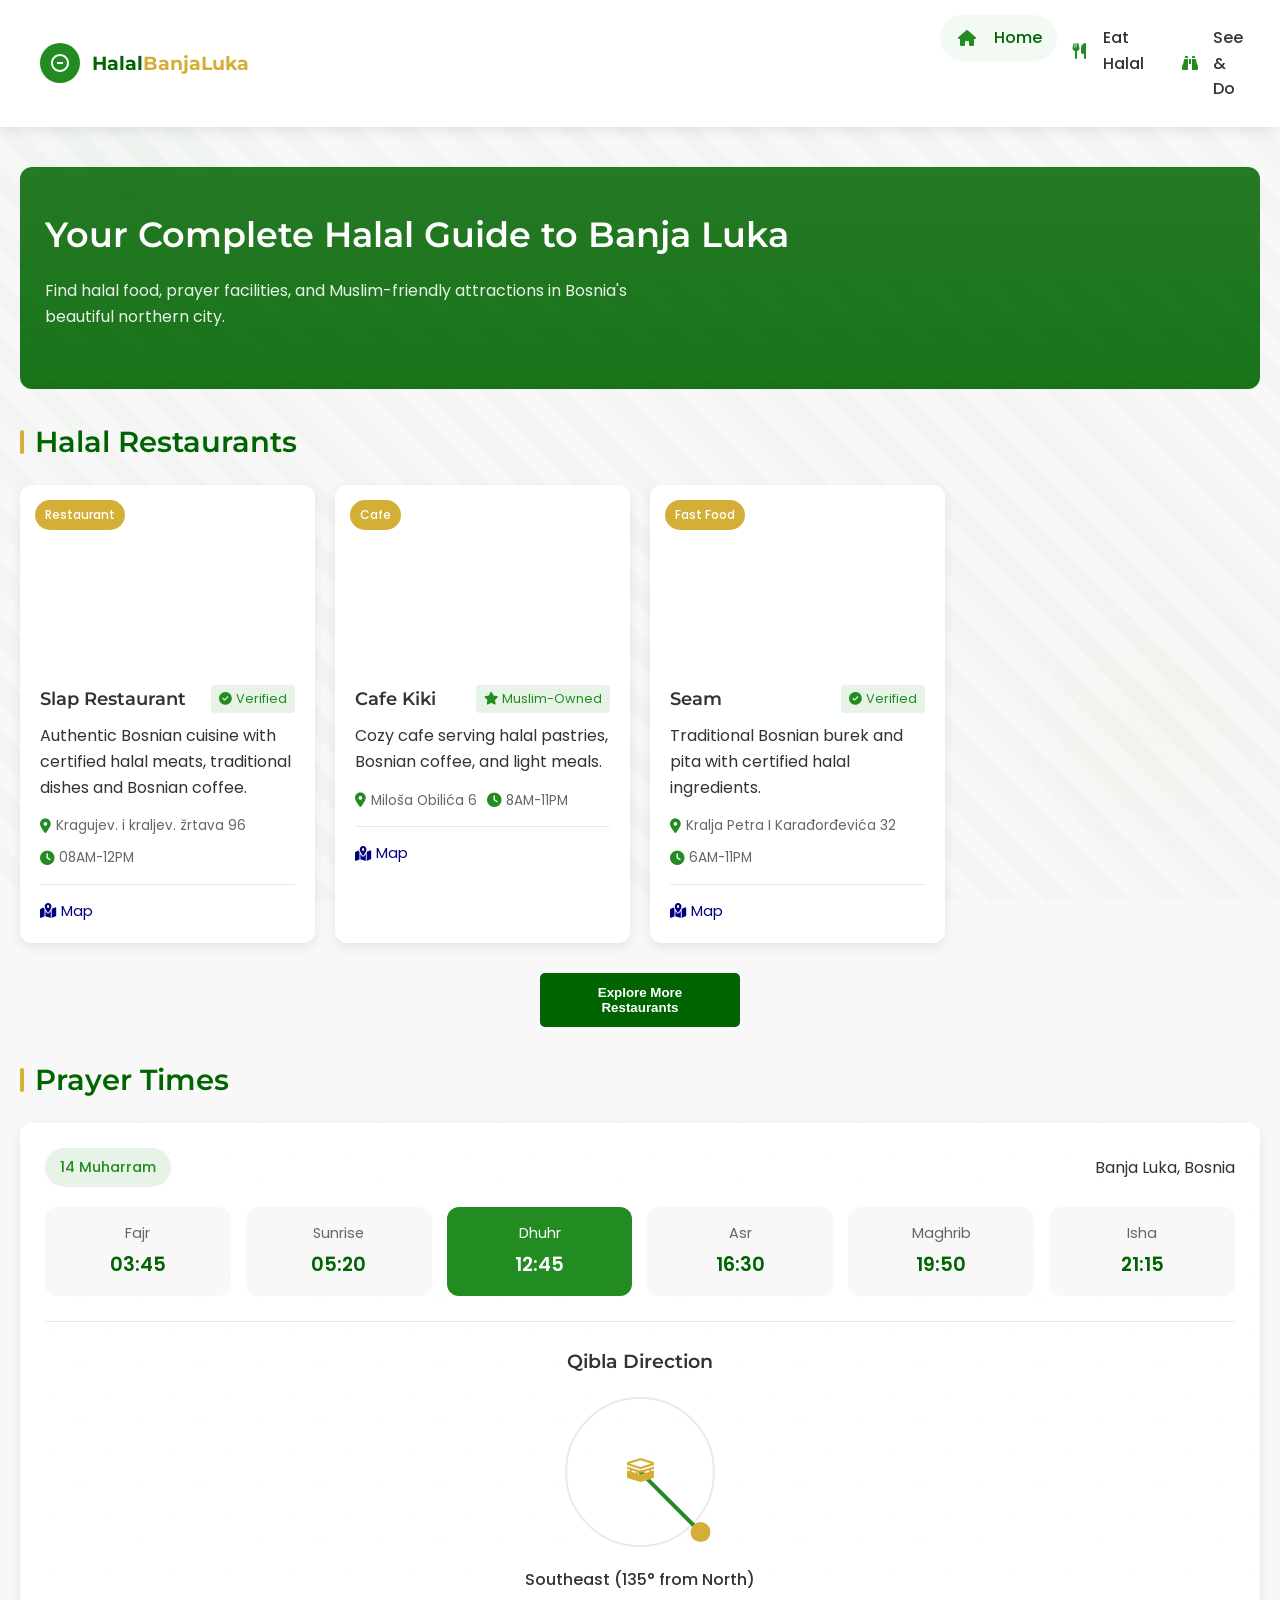
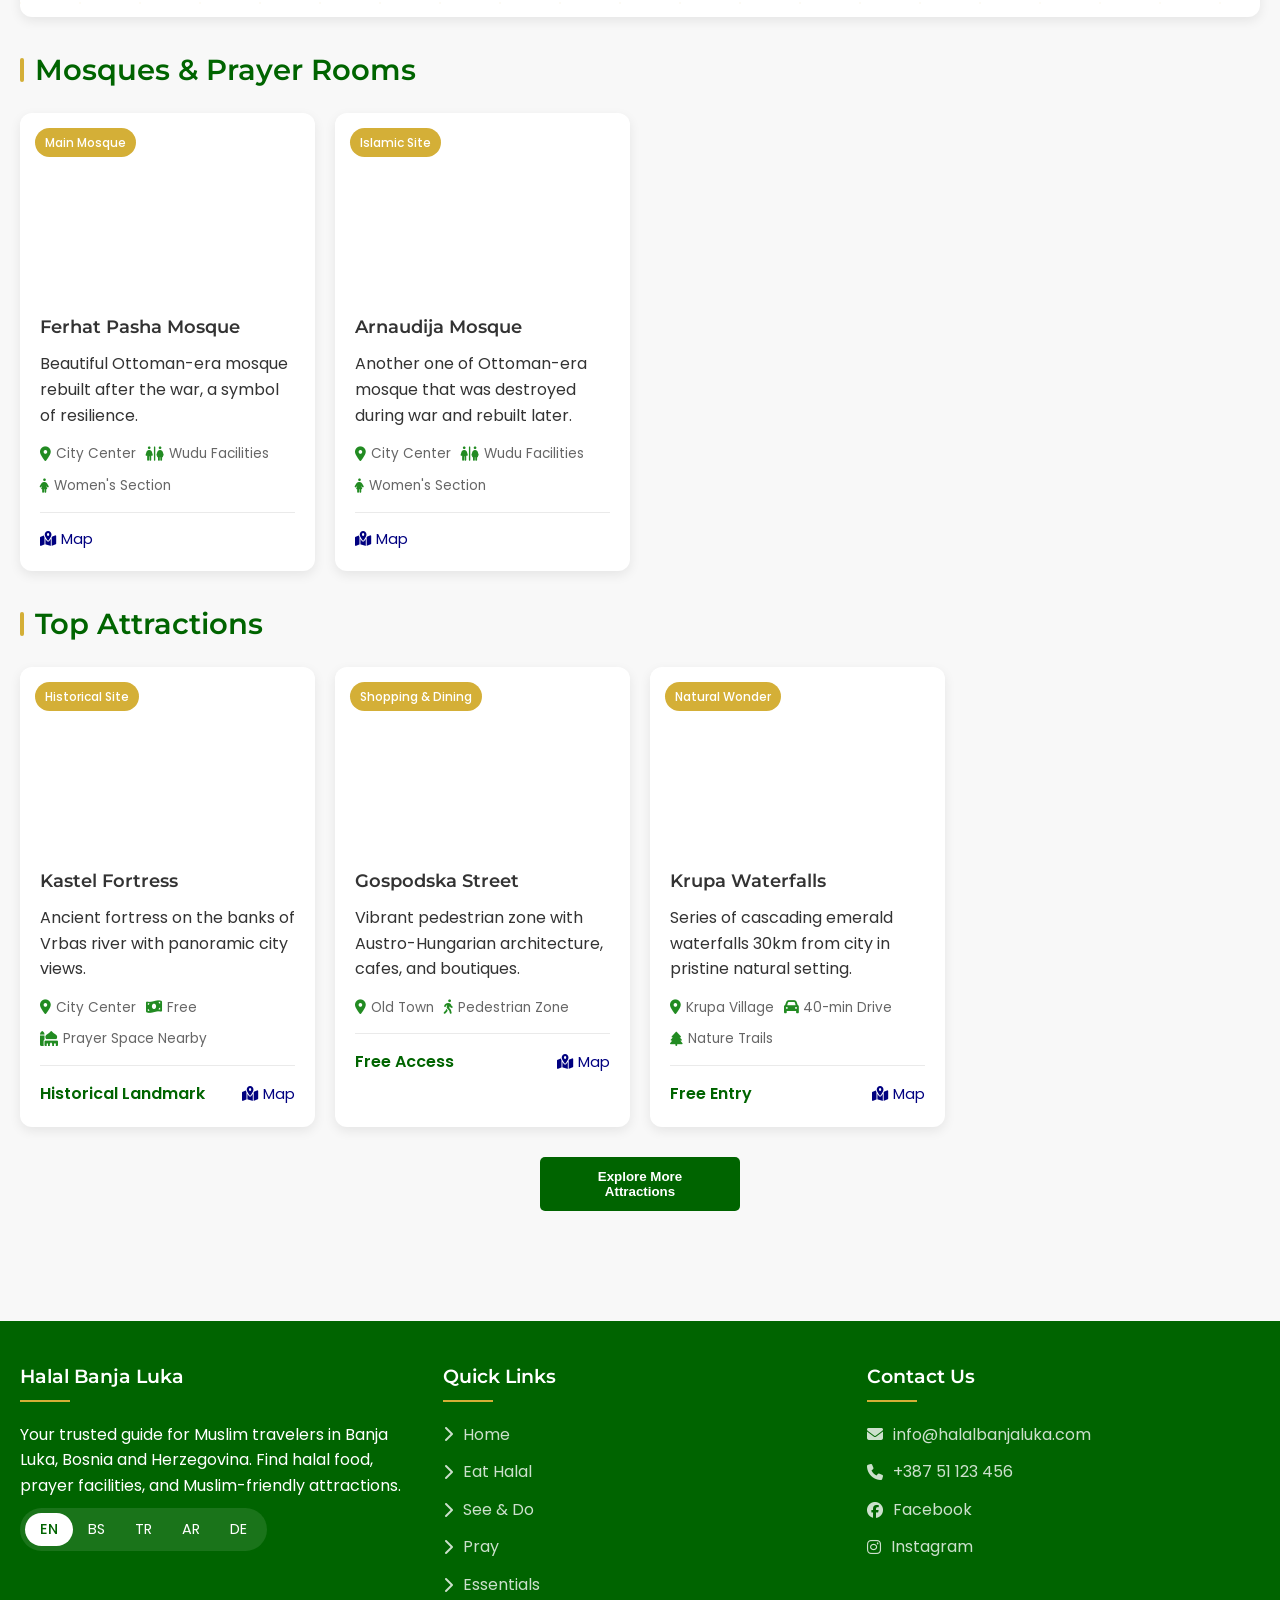
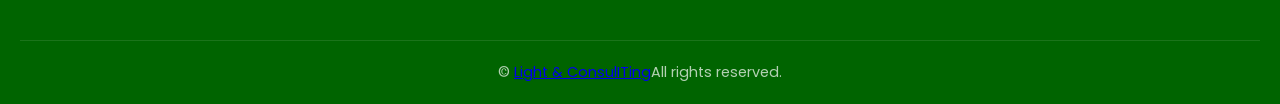
==== index.html @ 66327eb8 "Initial commit" ====
<!DOCTYPE html>
<html lang="en">

<head>
    <meta charset="UTF-8" />
    <meta name="viewport" content="width=device-width, initial-scale=1.0" />
    <title>Halal Banja Luka - Guide for Muslim Travelers</title>
    <link rel="stylesheet" href="https://cdnjs.cloudflare.com/ajax/libs/font-awesome/6.4.0/css/all.min.css" />
    <link
        href="https://fonts.googleapis.com/css2?family=Poppins:wght@300;400;500;600;700&family=Montserrat:wght@400;500;600;700&display=swap"
        rel="stylesheet" />
    <link rel="stylesheet" href="style.css" />

</head>

<body>
    <!-- Header -->
    <header>
        <div class="container">
            <div class="header-content">
                <div class="logo">
                    <div class="logo-icon"></div>
                    <div class="logo-text">Halal<span>BanjaLuka</span></div>
                </div>
                <button class="nav-toggle" id="navToggle">
                    <i class="fas fa-bars"></i>
                </button>
                <nav id="mainNav">
                    <ul class="nav-links">
                        <li><a href="#" class="nav-link active" data-page="home"><i class="fas fa-home"></i> Home</a>
                        </li>
                        <li><a href="#" class="nav-link" data-page="eat"><i class="fas fa-utensils"></i> Eat Halal</a>
                        </li>
                        <li><a href="#" class="nav-link" data-page="see"><i class="fas fa-binoculars"></i> See & Do</a>
                        </li>
                        <li><a href="#" class="nav-link" data-page="pray"><i class="fas fa-mosque"></i> Pray</a></li>
                        <li><a href="#" class="nav-link" data-page="essentials"><i class="fas fa-info-circle"></i>
                                Essentials</a></li>
                    </ul>
                </nav>
            </div>
        </div>
    </header>

    <!-- Main Content -->
    <main>
        <!-- Home Page -->
        <div class="page active" id="home">
            <div class="container">
                <div class="hero">
                    <div class="islamic-pattern"></div>
                    <h1>Your Complete Halal Guide to Banja Luka</h1>
                    <p>Find halal food, prayer facilities, and Muslim-friendly attractions in Bosnia's beautiful
                        northern city.</p>
                </div>

                <!-- Halal Restaurants Section (3 cards) -->
                <div class="section-header">
                    <h2>Halal Restaurants</h2>
                </div>

                <div class="card-grid">
                    <!-- Restaurant 1 -->
                    <div class="card">
                        <div class="card-img"
                            style="background-image: url('https://lh3.googleusercontent.com/gps-cs-s/AC9h4np2XaVT0OUysyIzg1BjsdomARE95PhNv-x8VXWbAz_TC9DUg1BiZJP6EwBX4eJI4n3eqR2aJW5_ko_fvab7Lulw5VLVEaTSzWLqnMizc_VabGU1-30JuDSRCE6G2E2tn1x9hGHW=s680-w680-h510-rw');">
                            <div class="card-badge">Restaurant</div>
                        </div>
                        <div class="card-content">
                            <div class="card-title">
                                <h3>Slap Restaurant</h3>
                                <div class="verification"><i class="fas fa-check-circle"></i> Verified</div>
                            </div>
                            <p>Authentic Bosnian cuisine with certified halal meats, traditional dishes and Bosnian
                                coffee.</p>
                            <div class="card-details">
                                <div class="card-detail"><i class="fas fa-map-marker-alt"></i> Kragujev. i kraljev.
                                    žrtava 96</div>
                                <div class="card-detail"><i class="fas fa-clock"></i> 08AM-12PM</div>
                            </div>
                            <div class="card-footer">
                                <a href="https://maps.app.goo.gl/p57YhxLevHR8sC6J9" target="_blank" class="map-link"><i
                                        class="fas fa-map-marked-alt"></i> Map</a>
                            </div>
                        </div>
                    </div>

                    <!-- Restaurant 2 -->
                    <div class="card">
                        <div class="card-img"
                            style="background-image: url('https://lh3.googleusercontent.com/gps-cs-s/AC9h4npeMHJPxyiRxr8J8eM6vgxNUueNlfNJ1pMQivwjKPCK92fuBQHvkDY32BMUintYo76R11qKzEf1G_wCBnsNE5n_sxHTLE5RJADGrHHahrHYui267anLpZjGN5CkErkf6czPlYKC3w=s680-w680-h510-rw');">
                            <div class="card-badge">Cafe</div>
                        </div>
                        <div class="card-content">
                            <div class="card-title">
                                <h3>Cafe Kiki</h3>
                                <div class="verification"><i class="fas fa-star"></i> Muslim-Owned</div>
                            </div>
                            <p>Cozy cafe serving halal pastries, Bosnian coffee, and light meals.</p>
                            <div class="card-details">
                                <div class="card-detail"><i class="fas fa-map-marker-alt"></i> Miloša Obilića 6</div>
                                <div class="card-detail"><i class="fas fa-clock"></i> 8AM-11PM</div>
                            </div>
                            <div class="card-footer">
                                <a href="https://maps.app.goo.gl/Z11GaQ1PoDX9A39fA" target="_blank" class="map-link"><i
                                        class="fas fa-map-marked-alt"></i> Map</a>
                            </div>
                        </div>
                    </div>

                    <!-- Restaurant 3 -->
                    <div class="card">
                        <div class="card-img"
                            style="background-image: url('https://lh3.googleusercontent.com/gps-cs-s/AC9h4np3iZ5yimyxXfU7eGikLROcLQwG8imyQSdcrgBmylRRKVgsAExS14nJRO5nTFQBTj4YCu2GycBD6BR03htp0stzr1yVGQ4cXXso2ZCW1KoYpj69hkeNgqUjYTGfdLsk2C31AiR6AA=s680-w680-h510-rw');">
                            <div class="card-badge">Fast Food</div>
                        </div>
                        <div class="card-content">
                            <div class="card-title">
                                <h3>Seam</h3>
                                <div class="verification"><i class="fas fa-check-circle"></i> Verified</div>
                            </div>
                            <p>Traditional Bosnian burek and pita with certified halal ingredients.</p>
                            <div class="card-details">
                                <div class="card-detail"><i class="fas fa-map-marker-alt"></i> Kralja Petra I
                                    Karađorđevića 32</div>
                                <div class="card-detail"><i class="fas fa-clock"></i> 6AM-11PM</div>
                            </div>
                            <div class="card-footer">
                                <a href="https://maps.app.goo.gl/5maDnM1GUe15LP5Y6" target="_blank" class="map-link"><i
                                        class="fas fa-map-marked-alt"></i> Map</a>
                            </div>
                        </div>
                    </div>
                </div>

                <!-- Explore More Button for Restaurants -->
                <button class="explore-more-btn" data-page="eat">Explore More Restaurants</button>

                <!-- Prayer Times Section -->
                <div class="section-header">
                    <h2>Prayer Times</h2>
                </div>

                <div class="prayer-container">
                    <div class="islamic-pattern"></div>
                    <div class="prayer-header">
                        <div class="hijri-date">14 Muharram </div>
                        <div>Banja Luka, Bosnia</div>
                    </div>

                    <div class="prayer-times">
                        <div class="prayer-time">
                            <div class="prayer-name">Fajr</div>
                            <div class="prayer-hour">03:45</div>
                        </div>
                        <div class="prayer-time">
                            <div class="prayer-name">Sunrise</div>
                            <div class="prayer-hour">05:20</div>
                        </div>
                        <div class="prayer-time active">
                            <div class="prayer-name">Dhuhr</div>
                            <div class="prayer-hour">12:45</div>
                        </div>
                        <div class="prayer-time">
                            <div class="prayer-name">Asr</div>
                            <div class="prayer-hour">16:30</div>
                        </div>
                        <div class="prayer-time">
                            <div class="prayer-name">Maghrib</div>
                            <div class="prayer-hour">19:50</div>
                        </div>
                        <div class="prayer-time">
                            <div class="prayer-name">Isha</div>
                            <div class="prayer-hour">21:15</div>
                        </div>
                    </div>

                    <div class="qibla-direction">
                        <h3>Qibla Direction</h3>
                        <div class="qibla-compass">
                            <div class="compass-circle">
                                <div class="compass-needle"></div>
                                <div class="kaaba-icon"><i class="fas fa-kaaba"></i></div>
                            </div>
                        </div>
                        <div class="qibla-text">Southeast (135° from North)</div>
                    </div>
                </div>

                <!-- Mosques Section (3 cards) -->
                <div class="section-header">
                    <h2>Mosques & Prayer Rooms</h2>
                </div>

                <div class="card-grid">
                    <!-- Mosque 1 -->
                    <div class="card">
                        <div class="card-img"
                            style="background-image: url('https://lh3.googleusercontent.com/gps-cs-s/AC9h4nrM9YgHdoUhkThGBmbW7D5elQ_I9_4v1FPPCZGQIAKcJotAKbowpb4CWDsE46WGE5Pe6kzxw58gUJcpnmqtyhLreYtktKhBuNixGu-HbaV1uOSo75bHZg3Jm4KmKuvNC4zfEVvVGg=s680-w680-h510-rw');">
                            <div class="card-badge">Main Mosque</div>
                        </div>
                        <div class="card-content">
                            <div class="card-title">
                                <h3>Ferhat Pasha Mosque</h3>
                            </div>
                            <p>Beautiful Ottoman-era mosque rebuilt after the war, a symbol of resilience.</p>
                            <div class="card-details">
                                <div class="card-detail"><i class="fas fa-map-marker-alt"></i> City Center</div>
                                <div class="card-detail"><i class="fas fa-restroom"></i> Wudu Facilities</div>
                                <div class="card-detail"><i class="fas fa-female"></i> Women's Section</div>
                            </div>
                            <div class="card-footer">
                                <a href="https://maps.app.goo.gl/VvUYjW3ohzERQWgKA" target="_blank" class="map-link"><i
                                        class="fas fa-map-marked-alt"></i> Map</a>
                            </div>
                        </div>
                    </div>

                    <!-- Mosque 2 -->
                    <div class="card">
                        <div class="card-img"
                            style="background-image: url('https://cdnuploads.aa.com.tr/uploads/Contents/2024/05/06/thumbs_b_c_bb5af744561bbd19d4744b953f0370a7.jpg?v=215340');">
                            <div class="card-badge">Islamic Site</div>
                        </div>
                        <div class="card-content">
                            <div class="card-title">
                                <h3>Arnaudija Mosque</h3>
                            </div>
                            <p>Another one of Ottoman-era mosque that was destroyed during war and rebuilt later.</p>
                            <div class="card-details">
                                <div class="card-detail"><i class="fas fa-map-marker-alt"></i> City Center</div>
                                <div class="card-detail"><i class="fas fa-restroom"></i> Wudu Facilities</div>
                                <div class="card-detail"><i class="fas fa-female"></i> Women's Section</div>
                            </div>
                            <div class="card-footer">
                                <a href="https://maps.app.goo.gl/kB1ky1SohKfkis7o8" target="_blank" class="map-link"><i
                                        class="fas fa-map-marked-alt"></i> Map</a>
                            </div>
                        </div>
                    </div>


                </div>


                <!-- Top Attractions Section (3 cards) -->
                <div class="section-header">
                    <h2>Top Attractions</h2>
                </div>

                <div class="card-grid">
                    <!-- Attraction 1 -->
                    <div class="card">
                        <div class="card-img"
                            style="background-image: url('https://lh3.googleusercontent.com/gps-cs-s/AC9h4npV7S8pnQbdhykVFJ_nrcqsMZ6Xv15l3AKUbkBUiyLxHiz7_i-ffqJsJbjXGEZRRpr3F-iuzdwDatfJB2aBaf_zTvx399HHrxFTaV2zg23jOSZGIbZcRwMeEJ3o2XvdK8-29VtWZwGXv6vU=s680-w680-h510-rw');">
                            <div class="card-badge">Historical Site</div>
                        </div>
                        <div class="card-content">
                            <div class="card-title">
                                <h3>Kastel Fortress</h3>
                            </div>
                            <p>Ancient fortress on the banks of Vrbas river with panoramic city views.</p>
                            <div class="card-details">
                                <div class="card-detail"><i class="fas fa-map-marker-alt"></i> City Center</div>
                                <div class="card-detail"><i class="fas fa-money-bill-wave"></i> Free</div>
                                <div class="card-detail"><i class="fas fa-mosque"></i> Prayer Space Nearby</div>
                            </div>
                            <div class="card-footer">
                                <div class="price">Historical Landmark</div>
                                <a href="https://maps.app.goo.gl/26KrBH22hDH6Ejba9" target="_blank" class="map-link"><i
                                        class="fas fa-map-marked-alt"></i> Map</a>
                            </div>
                        </div>
                    </div>

                    <!-- Attraction 2 -->
                    <div class="card">
                        <div class="card-img"
                            style="background-image: url('https://upload.wikimedia.org/wikipedia/commons/thumb/9/91/NKD_013_gospodska_ulica_banja_luka_%282%29.jpg/1280px-NKD_013_gospodska_ulica_banja_luka_%282%29.jpg');">
                            <div class="card-badge">Shopping & Dining</div>
                        </div>
                        <div class="card-content">
                            <div class="card-title">
                                <h3>Gospodska Street</h3>
                            </div>
                            <p>Vibrant pedestrian zone with Austro-Hungarian architecture, cafes, and boutiques.</p>
                            <div class="card-details">
                                <div class="card-detail"><i class="fas fa-map-marker-alt"></i> Old Town</div>
                                <div class="card-detail"><i class="fas fa-walking"></i> Pedestrian Zone</div>
                            </div>
                            <div class="card-footer">
                                <div class="price">Free Access</div>
                                <a href="https://maps.app.goo.gl/FF4rLwditEwUV5geA" target="_blank" class="map-link"><i
                                        class="fas fa-map-marked-alt"></i> Map</a>
                            </div>
                        </div>
                    </div>

                    <!-- Attraction 3 -->
                    <div class="card">
                        <div class="card-img"
                            style="background-image: url('https://lh3.googleusercontent.com/gps-cs-s/AC9h4nqGnlxVLvCP-mwnSlNWKXhLS3-75LatbjAemN4sFbpZw5xUBa0HIY0BHNa5Kya1csWWMAG29LmKFiOx-JOrtWj6cT-JvGHjLxYttAaWB6bg_BNYLsBq4eS_pevVgyUR-WCf6eHQVw=s680-w680-h510-rw');">
                            <div class="card-badge">Natural Wonder</div>
                        </div>
                        <div class="card-content">
                            <div class="card-title">
                                <h3>Krupa Waterfalls</h3>
                            </div>
                            <p>Series of cascading emerald waterfalls 30km from city in pristine natural setting.</p>
                            <div class="card-details">
                                <div class="card-detail"><i class="fas fa-map-marker-alt"></i> Krupa Village</div>
                                <div class="card-detail"><i class="fas fa-car"></i> 40-min Drive</div>
                                <div class="card-detail"><i class="fas fa-tree"></i> Nature Trails</div>
                            </div>
                            <div class="card-footer">
                                <div class="price">Free Entry</div>
                                <a href="https://maps.app.goo.gl/Tqg7uMGyCCkH2BZRA" target="_blank" class="map-link"><i
                                        class="fas fa-map-marked-alt"></i> Map</a>
                            </div>
                        </div>
                    </div>
                </div>

                <!-- Explore More Button for Attractions -->
                <button class="explore-more-btn" data-page="see">Explore More Attractions</button>
            </div>
        </div>

        <!-- Eat Halal Page -->
        <div class="page" id="eat">
            <div class="container">
                <div class="hero"
                    style="background-image: linear-gradient(rgba(0, 100, 0, 0.85), rgba(0, 100, 0, 0.9)), url('https://images.unsplash.com/photo-1565299624946-b28f40a0ae38?ixlib=rb-4.0.3&auto=format&fit=crop&w=1200&q=80');">
                    <div class="islamic-pattern"></div>
                    <h1>Halal Dining in Banja Luka</h1>
                    <p>Discover certified halal restaurants, cafes and food stores across the city</p>
                </div>

                <div class="section-header">
                    <h2>Halal Food Places</h2>
                </div>

                <div class="card-grid">
                    <!-- Restaurant 1 -->
                    <div class="card">
                        <div class="card-img"
                            style="background-image: url('https://lh3.googleusercontent.com/gps-cs-s/AC9h4np2XaVT0OUysyIzg1BjsdomARE95PhNv-x8VXWbAz_TC9DUg1BiZJP6EwBX4eJI4n3eqR2aJW5_ko_fvab7Lulw5VLVEaTSzWLqnMizc_VabGU1-30JuDSRCE6G2E2tn1x9hGHW=s680-w680-h510-rw');">
                            <div class="card-badge">Restaurant</div>
                        </div>
                        <div class="card-content">
                            <div class="card-title">
                                <h3>Slap Restaurant</h3>
                                <div class="verification"><i class="fas fa-check-circle"></i> Verified</div>
                            </div>
                            <p>Authentic Bosnian cuisine with certified halal meats, traditional dishes and Bosnian
                                coffee.</p>
                            <div class="card-details">
                                <div class="card-detail"><i class="fas fa-map-marker-alt"></i> Kragujev. i kraljev.
                                    žrtava 96</div>
                                <div class="card-detail"><i class="fas fa-clock"></i> 08AM-12PM</div>
                            </div>
                            <div class="card-footer">
                                <a href="https://maps.app.goo.gl/p57YhxLevHR8sC6J9" target="_blank" class="map-link"><i
                                        class="fas fa-map-marked-alt"></i> Map</a>
                            </div>
                        </div>
                    </div>

                    <!-- Restaurant 2 -->
                    <div class="card">
                        <div class="card-img"
                            style="background-image: url('https://lh3.googleusercontent.com/gps-cs-s/AC9h4npeMHJPxyiRxr8J8eM6vgxNUueNlfNJ1pMQivwjKPCK92fuBQHvkDY32BMUintYo76R11qKzEf1G_wCBnsNE5n_sxHTLE5RJADGrHHahrHYui267anLpZjGN5CkErkf6czPlYKC3w=s680-w680-h510-rw');">
                            <div class="card-badge">Cafe</div>
                        </div>
                        <div class="card-content">
                            <div class="card-title">
                                <h3>Cafe Kiki</h3>
                                <div class="verification"><i class="fas fa-star"></i> Muslim-Owned</div>
                            </div>
                            <p>Cozy cafe serving halal pastries, Bosnian coffee, and light meals.</p>
                            <div class="card-details">
                                <div class="card-detail"><i class="fas fa-map-marker-alt"></i> Miloša Obilića 6</div>
                                <div class="card-detail"><i class="fas fa-clock"></i> 8AM-11PM</div>
                            </div>
                            <div class="card-footer">
                                <a href="https://maps.app.goo.gl/Z11GaQ1PoDX9A39fA" target="_blank" class="map-link"><i
                                        class="fas fa-map-marked-alt"></i> Map</a>
                            </div>
                        </div>
                    </div>

                    <!-- Restaurant 3 -->
                    <div class="card">
                        <div class="card-img"
                            style="background-image: url('https://lh3.googleusercontent.com/gps-cs-s/AC9h4np3iZ5yimyxXfU7eGikLROcLQwG8imyQSdcrgBmylRRKVgsAExS14nJRO5nTFQBTj4YCu2GycBD6BR03htp0stzr1yVGQ4cXXso2ZCW1KoYpj69hkeNgqUjYTGfdLsk2C31AiR6AA=s680-w680-h510-rw');">
                            <div class="card-badge">Fast Food</div>
                        </div>
                        <div class="card-content">
                            <div class="card-title">
                                <h3>Seam</h3>
                                <div class="verification"><i class="fas fa-check-circle"></i> Verified</div>
                            </div>
                            <p>Traditional Bosnian burek and pita with certified halal ingredients.</p>
                            <div class="card-details">
                                <div class="card-detail"><i class="fas fa-map-marker-alt"></i> Kralja Petra I
                                    Karađorđevića 32</div>
                                <div class="card-detail"><i class="fas fa-clock"></i> 6AM-11PM</div>
                            </div>
                            <div class="card-footer">
                                <a href="https://maps.app.goo.gl/5maDnM1GUe15LP5Y6" target="_blank" class="map-link"><i
                                        class="fas fa-map-marked-alt"></i> Map</a>
                            </div>
                        </div>
                    </div>

                    <!-- Restaurant 4 -->
                    <div class="card">
                        <div class="card-img"
                            style="background-image: url('https://lh3.googleusercontent.com/gps-cs-s/AC9h4nounwpCQtexquczM9De2EbbOHBfDXuaKaq5agWrmFNgRq1WjY-5E931Aa_rJ7IlY3Ezx-KyniUs0atK1_rNsl4L-CrrUR8E9SZJuJ6FbI4KRJAFi_mZBju-QwAMIfBCG3bHBkVm7g=s680-w680-h510-rw');">
                            <div class="card-badge">Butcher</div>
                        </div>
                        <div class="card-content">
                            <div class="card-title">
                                <h3>Mesnica Iriskic</h3>
                                <div class="verification"><i class="fas fa-star"></i> Muslim-Owned</div>
                            </div>
                            <p>Trusted halal butcher run by a local Muslim family.</p>
                            <div class="card-details">
                                <div class="card-detail"><i class="fas fa-map-marker-alt"></i> Braće Jugovića 31
                                </div>
                                <div class="card-detail"><i class="fas fa-clock"></i> 6AM–5PM</div>
                            </div>
                            <div class="card-footer">
                                <a href="https://share.google/g3SyCIyQldnJY6ANN" target="_blank" class="map-link">
                                    <i class="fas fa-map-marked-alt"></i> Map
                                </a>
                            </div>
                        </div>
                    </div>

                    <!-- Restaurant 5 -->
                    <div class="card">
                        <div class="card-img"
                            style="background-image: url('https://lh3.googleusercontent.com/gps-cs-s/AC9h4nqnoj3DgC-9PGeecbZTGNkjjDBYvClJrwJam8GG-ibIjRcHHJGMLtFpyxGDwcliD4r6oW6sfTInLW9ADZRmV6j1CwLjDnptZV1vNa2WD0Mo1fQUmwYiLLR7gFFCIYJU97ROZvKu=w289-h312-n-k-no');">
                            <div class="card-badge">Bakery</div>
                        </div>
                        <div class="card-content">
                            <div class="card-title">
                                <h3>Pekara Dan i Noć</h3>
                                <div class="verification"><i class="fas fa-star"></i> Muslim-Owned</div>
                            </div>
                            <p>Albanski vlasnik, praktikuje vjeru, uvijek svježe i čisto.</p>
                            <div class="card-details">
                                <div class="card-detail"><i class="fas fa-map-marker-alt"></i>Kralja Petra I
                                    Karađorđevića</div>
                                <div class="card-detail"><i class="fas fa-clock"></i> 6AM–12PM</div>
                            </div>
                            <div class="card-footer">
                                <a href="https://share.google/RpWI99yxIvGVqMrhz" target="_blank" class="map-link">
                                    <i class="fas fa-map-marked-alt"></i> Map
                                </a>
                            </div>
                        </div>
                    </div>

                    <!-- Restaurant 6 -->
                    <div class="card">
                        <div class="card-img"
                            style="background-image: url('https://lh3.googleusercontent.com/gps-cs-s/AC9h4nqLaYwWl69ohHNxLqiPFKe-VPjHEtCYlOM2te0D93Z9X45hSvSMdhIWzeP1vE3VPYTDXMXbtP9VPz9dxyS95skr2i_toLPusLRu5qOH1CAyrUrtocj2PWXmy1t2TjFLQghH2RQZQA=s680-w680-h510-rw');">
                            <div class="card-badge">Bakery & Sweets</div>
                        </div>
                        <div class="card-content">
                            <div class="card-title">
                                <h3>Banjalučanka B</h3>
                                <div class="verification"><i class="fas fa-star"></i> Muslim-Friendly</div>
                            </div>
                            <p>Popular mix of bakery and dessert shop, side by side.</p>
                            <div class="card-details">
                                <div class="card-detail"><i class="fas fa-map-marker-alt"></i> Cara Lazara 13</div>
                                <div class="card-detail"><i class="fas fa-clock"></i> 7AM–10PM</div>
                            </div>
                            <div class="card-footer">
                                <a href="https://share.google/Ia01LIjfUXrqDAPJS" target="_blank" class="map-link">
                                    <i class="fas fa-map-marked-alt"></i> Map
                                </a>
                            </div>
                        </div>
                    </div>

                    <!-- Restaurant 7 -->
                    <div class="card">
                        <div class="card-img"
                            style="background-image: url('https://lh3.googleusercontent.com/p/AF1QipOPv0Wrlar3_S3-qiUFQ37hX60TCrWjm3mie4k4=s680-w680-h510-rw');">
                            <div class="card-badge">Grill</div>
                        </div>
                        <div class="card-content">
                            <div class="card-title">
                                <h3>Pod Lipom</h3>
                                <div class="verification"><i class="fas fa-check-circle"></i> Verified Meat</div>
                            </div>
                            <p>Ćevapi with halal meat from Iriskic. Note: Alcohol is served.</p>
                            <div class="card-details">
                                <div class="card-detail"><i class="fas fa-map-marker-alt"></i>Petra I Karađorđevića 10
                                </div>
                                <div class="card-detail"><i class="fas fa-clock"></i> 8AM–10PM</div>
                            </div>
                            <div class="card-footer">
                                <a href="https://share.google/qDdV4cZkO7k5gLPOR" target="_blank" class="map-link">
                                    <i class="fas fa-map-marked-alt"></i> Map
                                </a>
                            </div>
                        </div>
                    </div>

                    <!-- Restaurant 8 -->
                    <div class="card">
                        <div class="card-img"
                            style="background-image: url('https://lh3.googleusercontent.com/gps-cs-s/AC9h4noriP08VTDKch4A2DX4Qoi56bhuL3Gdi5j3-2O1coNHGHBp0KpGdU_AgQPWKPcULrPZtHOoP8OIoSescrfXDSdEY3fkol1JVk456x_Qga6ZvvPsyLvtj5CrY2jjiN0Bwkrfbmh6ig=s680-w680-h510-rw');">
                            <div class="card-badge">Butcher & Grill</div>
                        </div>
                        <div class="card-content">
                            <div class="card-title">
                                <h3>Mesnica Tesnjak</h3>
                                <div class="verification"><i class="fas fa-star"></i> Muslim-Friendly</div>
                            </div>
                            <p>Halal-friendly butcher and fast food. Not frequently visited.</p>
                            <div class="card-details">
                                <div class="card-detail"><i class="fas fa-map-marker-alt"></i> Radoja Domanovića 8
                                </div>
                                <div class="card-detail"><i class="fas fa-clock"></i> 6AM–5PM</div>
                            </div>
                            <div class="card-footer">
                                <a href="https://share.google/x1jJSX7PRDopaAryR" target="_blank" class="map-link">
                                    <i class="fas fa-map-marked-alt"></i> Map
                                </a>
                            </div>
                        </div>
                    </div>

                    <!-- Restaurant 9 -->
                    <div class="card">
                        <div class="card-img"
                            style="background-image: url('https://lh3.googleusercontent.com/gps-cs-s/AC9h4noWdM_y_0NRw_BO2_OH6Kd4rVFRW2RUnNgCVf8UUzPy_sfmK3sWXOnhXBmFK__WJYzHug_LWeasGL19lRS92ffbhowXrphA-jQldBNU8QsOC_XDDoHF8jyw_6K3hiJK_sRhV3w=s680-w680-h510-rw');">
                            <div class="card-badge">Bakery</div>
                        </div>
                        <div class="card-content">
                            <div class="card-title">
                                <h3>Pekara Biser</h3>
                                <div class="verification"><i class="fas fa-star"></i> Muslim-Friendly</div>
                            </div>
                            <p>Located a bit far from center, but with halal-friendly offerings.</p>
                            <div class="card-details">
                                <div class="card-detail"><i class="fas fa-map-marker-alt"></i> Banja Luka
                                </div>
                                <div class="card-detail"><i class="fas fa-clock"></i> 24/7</div>
                            </div>
                            <div class="card-footer">
                                <a href="https://share.google/cPCAiRPPxAyWBlRgb" target="_blank" class="map-link">
                                    <i class="fas fa-map-marked-alt"></i> Map
                                </a>
                            </div>
                        </div>
                    </div>
                </div>
            </div>
        </div>

        <!-- See & Do Page -->
        <div class="page" id="see">
            <div class="container">
                <div class="hero"
                    style="background-image: linear-gradient(rgba(0, 100, 0, 0.85), rgba(0, 100, 0, 0.9)), url('https://images.unsplash.com/photo-1507699622108-4be3abd695ad?ixlib=rb-4.0.3&auto=format&fit=crop&w=1200&q=80');">
                    <div class="islamic-pattern"></div>
                    <h1>Explore Banja Luka</h1>
                    <p>Discover Islamic sites, historical landmarks, and natural attractions</p>
                </div>

                <div class="section-header">
                    <h2>Attractions & Activities</h2>
                </div>

                <div class="card-grid">
                    <!-- Attraction 1 -->
                    <div class="card">
                        <div class="card-img"
                            style="background-image: url('https://lh3.googleusercontent.com/gps-cs-s/AC9h4npV7S8pnQbdhykVFJ_nrcqsMZ6Xv15l3AKUbkBUiyLxHiz7_i-ffqJsJbjXGEZRRpr3F-iuzdwDatfJB2aBaf_zTvx399HHrxFTaV2zg23jOSZGIbZcRwMeEJ3o2XvdK8-29VtWZwGXv6vU=s680-w680-h510-rw');">
                            <div class="card-badge">Historical Site</div>
                        </div>
                        <div class="card-content">
                            <div class="card-title">
                                <h3>Kastel Fortress</h3>
                            </div>
                            <p>Ancient fortress on the banks of Vrbas river with panoramic city views.</p>
                            <div class="card-details">
                                <div class="card-detail"><i class="fas fa-map-marker-alt"></i> City Center</div>
                                <div class="card-detail"><i class="fas fa-money-bill-wave"></i> Free</div>
                                <div class="card-detail"><i class="fas fa-mosque"></i> Prayer Space Nearby</div>
                            </div>
                            <div class="card-footer">
                                <div class="price">Historical Landmark</div>
                                <a href="https://maps.app.goo.gl/26KrBH22hDH6Ejba9" target="_blank" class="map-link"><i
                                        class="fas fa-map-marked-alt"></i> Map</a>
                            </div>
                        </div>
                    </div>

                    <!-- Attraction 2 -->
                    <div class="card">
                        <div class="card-img"
                            style="background-image: url('https://upload.wikimedia.org/wikipedia/commons/thumb/9/91/NKD_013_gospodska_ulica_banja_luka_%282%29.jpg/1280px-NKD_013_gospodska_ulica_banja_luka_%282%29.jpg');">
                            <div class="card-badge">Shopping & Dining</div>
                        </div>
                        <div class="card-content">
                            <div class="card-title">
                                <h3>Gospodska Street</h3>
                            </div>
                            <p>Vibrant pedestrian zone with Austro-Hungarian architecture, cafes, and boutiques.</p>
                            <div class="card-details">
                                <div class="card-detail"><i class="fas fa-map-marker-alt"></i> Old Town</div>
                                <div class="card-detail"><i class="fas fa-walking"></i> Pedestrian Zone</div>
                            </div>
                            <div class="card-footer">
                                <div class="price">Free Access</div>
                                <a href="https://maps.app.goo.gl/FF4rLwditEwUV5geA" target="_blank" class="map-link"><i
                                        class="fas fa-map-marked-alt"></i> Map</a>
                            </div>
                        </div>
                    </div>

                    <!-- Attraction 3 -->
                    <div class="card">
                        <div class="card-img"
                            style="background-image: url('https://lh3.googleusercontent.com/gps-cs-s/AC9h4nqGnlxVLvCP-mwnSlNWKXhLS3-75LatbjAemN4sFbpZw5xUBa0HIY0BHNa5Kya1csWWMAG29LmKFiOx-JOrtWj6cT-JvGHjLxYttAaWB6bg_BNYLsBq4eS_pevVgyUR-WCf6eHQVw=s680-w680-h510-rw');">
                            <div class="card-badge">Natural Wonder</div>
                        </div>
                        <div class="card-content">
                            <div class="card-title">
                                <h3>Krupa Waterfalls</h3>
                            </div>
                            <p>Series of cascading emerald waterfalls 30km from city in pristine natural setting.</p>
                            <div class="card-details">
                                <div class="card-detail"><i class="fas fa-map-marker-alt"></i> Krupa Village</div>
                                <div class="card-detail"><i class="fas fa-car"></i> 40-min Drive</div>
                                <div class="card-detail"><i class="fas fa-tree"></i> Nature Trails</div>
                            </div>
                            <div class="card-footer">
                                <div class="price">Free Entry</div>
                                <a href="https://maps.app.goo.gl/Tqg7uMGyCCkH2BZRA" target="_blank" class="map-link"><i
                                        class="fas fa-map-marked-alt"></i> Map</a>
                            </div>
                        </div>
                    </div>

                    <!-- Attraction 4 -->
                    <div class="card">
                        <div class="card-img"
                            style="background-image: url('https://encrypted-tbn0.gstatic.com/images?q=tbn:ANd9GcSTWaj4NVQSkgAeTh5UiTc1ASc_SD1iSVixjg&s');">
                            <div class="card-badge">Urban Park</div>
                        </div>
                        <div class="card-content">
                            <div class="card-title">
                                <h3>Park Mladen Stojanović</h3>
                            </div>
                            <p>Lush green oasis with century-old trees, fountains, and WW2 memorial sculptures.</p>
                            <div class="card-details">
                                <div class="card-detail"><i class="fas fa-map-marker-alt"></i> City Center</div>
                                <div class="card-detail"><i class="fas fa-money-bill-wave"></i> Free</div>
                                <div class="card-detail"><i class="fas fa-pray"></i> Quiet Spaces for Prayer</div>
                            </div>
                            <div class="card-footer">
                                <div class="price">Peaceful Retreat</div>
                                <a href="https://maps.app.goo.gl/UU2baEuYhKUm1CiZ7" target="_blank" class="map-link"><i
                                        class="fas fa-map-marked-alt"></i> Map</a>
                            </div>
                        </div>
                    </div>

                    <!-- Attraction 5 -->
                    <div class="card">
                        <div class="card-img"
                            style="background-image: url('https://lh3.googleusercontent.com/gps-cs-s/AC9h4npXUI101Mssmi9a646WNdp8FZgvX7VJ8hAzv5dO_Ei7JX-Cda09pl5m5iS32d5_xqfTfaE1Mmqnmm-HAYCs57ae5boNq4_hob-CzUDR7-zsIYWu9J5s89LqGg9_vmiMtv7iIV-qsg=s680-w680-h510-rw');">
                            <div class="card-badge">Natural Adventure</div>
                        </div>
                        <div class="card-content">
                            <div class="card-title">
                                <h3>Vrbas River & Tijesno Canyon</h3>
                            </div>
                            <p>Dramatic 30m deep limestone canyon with emerald waters perfect for rafting and kayaking.
                            </p>
                            <div class="card-details">
                                <div class="card-detail"><i class="fas fa-map-marker-alt"></i> 10km from Center</div>
                                <div class="card-detail"><i class="fas fa-water"></i> Rafting Tours Available</div>
                                <div class="card-detail"><i class="fas fa-utensils"></i> Halal Picnic Areas</div>
                            </div>
                            <div class="card-footer">
                                <div class="price">Adventure Sports</div>
                                <a href="https://maps.app.goo.gl/MvzjGKjT83mB7NsS6" target="_blank" class="map-link"><i
                                        class="fas fa-map-marked-alt"></i> Map</a>
                            </div>
                        </div>
                    </div>

                    <!-- Attraction 6 -->
                    <div class="card">
                        <div class="card-img"
                            style="background-image: url('https://lll.ba/wp-content/uploads/2023/05/Banj-Hill-Banj-Brdo-Banja-Luka-Bosnia-Herzegovina-lll.ba-@marko_edge-naslovna.jpg');">
                            <div class="card-badge">Panoramic Viewpoint</div>
                        </div>
                        <div class="card-content">
                            <div class="card-title">
                                <h3>Banj Brdo</h3>
                            </div>
                            <p>Iconic hilltop viewpoint with 360° city panoramas, walking trails, and historic Partisan
                                monument.</p>
                            <div class="card-details">
                                <div class="card-detail"><i class="fas fa-map-marker-alt"></i> Southwest of City Center
                                </div>
                                <div class="card-detail"><i class="fas fa-walking"></i> 30-min Hike or Drive</div>
                            </div>
                            <div class="card-footer">
                                <div class="price">Free Access</div>
                                <a href="https://maps.app.goo.gl/noySCTVsGj5BdPSr7" target="_blank" class="map-link"><i
                                        class="fas fa-map-marked-alt"></i> Map</a>
                            </div>
                        </div>
                    </div>
                </div>
            </div>
        </div>

        <!-- Pray Page -->
        <div class="page" id="pray">
            <div class="container">
                <div class="hero"
                    style="background-image: linear-gradient(rgba(0, 100, 0, 0.85), rgba(0, 100, 0, 0.9)), url('https://images.unsplash.com/photo-1560452992-e6b97b0bdefd?ixlib=rb-4.0.3&auto=format&fit=crop&w=1200&q=80');">
                    <div class="islamic-pattern"></div>
                    <h1>Prayer in Banja Luka</h1>
                    <p>Find prayer times, mosques, and prayer facilities across the city</p>
                </div>

                <div class="prayer-container">
                    <div class="islamic-pattern"></div>
                    <div class="prayer-header">
                        <div class="hijri-date">14 Muharram 1445 AH</div>
                        <div>Banja Luka, Bosnia</div>
                    </div>

                    <div class="prayer-times">
                        <div class="prayer-time">
                            <div class="prayer-name">Fajr</div>
                            <div class="prayer-hour">03:45</div>
                        </div>
                        <div class="prayer-time">
                            <div class="prayer-name">Sunrise</div>
                            <div class="prayer-hour">05:20</div>
                        </div>
                        <div class="prayer-time">
                            <div class="prayer-name">Dhuhr</div>
                            <div class="prayer-hour">12:45</div>
                        </div>
                        <div class="prayer-time active">
                            <div class="prayer-name">Asr</div>
                            <div class="prayer-hour">16:30</div>
                        </div>
                        <div class="prayer-time">
                            <div class="prayer-name">Maghrib</div>
                            <div class="prayer-hour">19:50</div>
                        </div>
                        <div class="prayer-time">
                            <div class="prayer-name">Isha</div>
                            <div class="prayer-hour">21:15</div>
                        </div>
                    </div>

                    <div class="qibla-direction">
                        <h3>Qibla Direction</h3>
                        <div class="qibla-compass">
                            <div class="compass-circle">
                                <div class="compass-needle"></div>
                                <div class="kaaba-icon"><i class="fas fa-kaaba"></i></div>
                            </div>
                        </div>
                        <div class="qibla-text">Southeast (135° from North)</div>
                    </div>
                </div>

                <div class="section-header">
                    <h2>Mosques & Prayer Rooms</h2>
                </div>

                <div class="card-grid">
                    <!-- Mosque 1 -->
                    <div class="card">
                        <div class="card-img"
                            style="background-image: url('https://lh3.googleusercontent.com/gps-cs-s/AC9h4nrM9YgHdoUhkThGBmbW7D5elQ_I9_4v1FPPCZGQIAKcJotAKbowpb4CWDsE46WGE5Pe6kzxw58gUJcpnmqtyhLreYtktKhBuNixGu-HbaV1uOSo75bHZg3Jm4KmKuvNC4zfEVvVGg=s680-w680-h510-rw');">
                            <div class="card-badge">Main Mosque</div>
                        </div>
                        <div class="card-content">
                            <div class="card-title">
                                <h3>Ferhat Pasha Mosque</h3>
                            </div>
                            <p>Beautiful Ottoman-era mosque rebuilt after the war, a symbol of resilience.</p>
                            <div class="card-details">
                                <div class="card-detail"><i class="fas fa-map-marker-alt"></i> Trg Ferhadija 1</div>
                                <div class="card-detail"><i class="fas fa-restroom"></i> Wudu Facilities</div>
                                <div class="card-detail"><i class="fas fa-female"></i> Women's Section</div>
                            </div>
                            <div class="card-footer">
                                <div class="price">Open 24/7</div>
                                <a href="#" class="map-link"><i class="fas fa-map-marked-alt"></i> Map</a>
                            </div>
                        </div>
                    </div>

                    <!-- Mosque 2 -->
                    <div class="card">
                        <div class="card-img"
                            style="background-image: url('https://cdnuploads.aa.com.tr/uploads/Contents/2024/05/06/thumbs_b_c_bb5af744561bbd19d4744b953f0370a7.jpg?v=215340');">
                            <div class="card-badge">Islamic Site</div>
                        </div>
                        <div class="card-content">
                            <div class="card-title">
                                <h3>Arnaudija Mosque</h3>
                            </div>
                            <p>Beautifully reconstructed mosque with a rich history and community center.</p>
                            <div class="card-details">
                                <div class="card-detail"><i class="fas fa-map-marker-alt"></i> Kralja Petra I
                                    Karadjordjevića 65</div>
                                <div class="card-detail"><i class="fas fa-restroom"></i> Wudu Facilities</div>
                                <div class="card-detail"><i class="fas fa-female"></i> Women's Section</div>
                            </div>
                            <div class="card-footer">
                                <div class="price">Open 24/7</div>
                                <a href="#" class="map-link"><i class="fas fa-map-marked-alt"></i> Map</a>
                            </div>
                        </div>
                    </div>

                    <!-- Mosque 3 - Ferhadija Mosque -->
                    <div class="card">
                        <div class="card-img"
                            style="background-image: url('https://upload.wikimedia.org/wikipedia/commons/thumb/0/0a/Ferhat-pasha-mosque.jpg/1280px-Ferhat-pasha-mosque.jpg');">
                            <div class="card-badge">Historic Mosque</div>
                        </div>
                        <div class="card-content">
                            <div class="card-title">
                                <h3>Ferhadija Mosque</h3>
                            </div>
                            <p>UNESCO World Heritage site, one of the most important Ottoman monuments in the Balkans.
                            </p>
                            <div class="card-details">
                                <div class="card-detail"><i class="fas fa-map-marker-alt"></i> Ferhadija Street</div>
                                <div class="card-detail"><i class="fas fa-restroom"></i> Wudu Facilities</div>
                                <div class="card-detail"><i class="fas fa-female"></i> Women's Section</div>
                            </div>
                            <div class="card-footer">
                                <div class="price">Open 24/7</div>
                                <a href="https://maps.app.goo.gl/VvUYjW3ohzERQWgKA" target="_blank" class="map-link"><i
                                        class="fas fa-map-marked-alt"></i> Map</a>
                            </div>
                        </div>
                    </div>

                    <!-- Prayer Room -->
                    <div class="card">
                        <div class="card-img"
                            style="background-image: url('https://images.unsplash.com/photo-1585036156171-384164a8c675?ixlib=rb-4.0.3&auto=format&fit=crop&w=600&q=80');">
                            <div class="card-badge">Prayer Room</div>
                        </div>
                        <div class="card-content">
                            <div class="card-title">
                                <h3>City Mall Prayer Room</h3>
                            </div>
                            <p>Clean and quiet prayer space located on the top floor of City Mall.</p>
                            <div class="card-details">
                                <div class="card-detail"><i class="fas fa-map-marker-alt"></i> City Mall, 3rd Floor
                                </div>
                                <div class="card-detail"><i class="fas fa-restroom"></i> Wudu Facilities</div>
                                <div class="card-detail"><i class="fas fa-female"></i> Women's Section</div>
                            </div>
                            <div class="card-footer">
                                <div class="price">10AM-10PM</div>
                                <a href="#" class="map-link"><i class="fas fa-map-marked-alt"></i> Map</a>
                            </div>
                        </div>
                    </div>
                </div>
            </div>
        </div>

        <!-- Essentials Page -->
        <div class="page" id="essentials">
            <div class="container">
                <div class="hero"
                    style="background-image: linear-gradient(rgba(0, 100, 0, 0.85), rgba(0, 100, 0, 0.9)), url('https://images.unsplash.com/photo-1553877522-43269d4ea984?ixlib=rb-4.0.3&auto=format&fit=crop&w=1200&q=80');">
                    <div class="islamic-pattern"></div>
                    <h1>Essential Information</h1>
                    <p>Practical resources for Muslim travelers in Banja Luka</p>
                </div>

                <div class="section-header">
                    <h2>Travel Essentials</h2>
                </div>

                <div class="card-grid">
                    <!-- Essential 1 -->
                    <div class="card">
                        <div class="card-content">
                            <div class="card-title">
                                <h3><i class="fas fa-compass"></i> Qibla Direction</h3>
                            </div>
                            <p>The Qibla direction in Banja Luka is Southeast (135° from North). Most mosques have
                                indicators, and prayer rooms typically have signs showing the direction.</p>
                            <div class="card-footer">
                                <a href="#" class="map-link"><i class="fas fa-info-circle"></i> Learn More</a>
                            </div>
                        </div>
                    </div>

                    <!-- Essential 2 -->
                    <div class="card">
                        <div class="card-content">
                            <div class="card-title">
                                <h3><i class="fas fa-language"></i> Basic Bosnian Phrases</h3>
                            </div>
                            <p>Useful phrases for Muslim travelers:</p>
                            <ul style="padding-left: 20px; margin: 15px 0;">
                                <li>As-salamu alaykum - Peace be upon you</li>
                                <li>Gdje je džamija? - Where is the mosque?</li>
                                <li>Imate li halal hranu? - Do you have halal food?</li>
                                <li>Hvala - Thank you</li>
                            </ul>
                            <div class="card-footer">
                                <a href="#" class="map-link"><i class="fas fa-book"></i> Phrasebook</a>
                            </div>
                        </div>
                    </div>

                    <!-- Essential 3 -->
                    <div class="card">
                        <div class="card-content">
                            <div class="card-title">
                                <h3><i class="fas fa-phone-alt"></i> Emergency Contacts</h3>
                            </div>
                            <p>Important numbers for travelers:</p>
                            <ul style="padding-left: 20px; margin: 15px 0;">
                                <li>General Emergency: 112</li>
                                <li>Police: 122</li>
                                <li>Ambulance: 124</li>
                                <li>Fire Department: 123</li>
                                <li>Islamic Community: +387 51 432 156</li>
                            </ul>
                            <div class="card-footer">
                                <a href="#" class="map-link"><i class="fas fa-download"></i> Save Contacts</a>
                            </div>
                        </div>
                    </div>
                </div>
            </div>
        </div>
    </main>

    <!-- Footer -->
    <footer>
        <div class="container">
            <div class="footer-content">
                <div class="footer-section">
                    <h3>Halal Banja Luka</h3>
                    <p>Your trusted guide for Muslim travelers in Banja Luka, Bosnia and Herzegovina. Find halal food,
                        prayer facilities, and Muslim-friendly attractions.</p>
                    <div class="language-selector">
                        <div class="lang-option active">EN</div>
                        <div class="lang-option">BS</div>
                        <div class="lang-option">TR</div>
                        <div class="lang-option">AR</div>
                        <div class="lang-option">DE</div>
                    </div>
                </div>
                <div class="footer-section">
                    <h3>Quick Links</h3>
                    <ul class="footer-links">
                        <li><a href="#" data-page="home"><i class="fas fa-chevron-right"></i> Home</a></li>
                        <li><a href="#" data-page="eat"><i class="fas fa-chevron-right"></i> Eat Halal</a></li>
                        <li><a href="#" data-page="see"><i class="fas fa-chevron-right"></i> See & Do</a></li>
                        <li><a href="#" data-page="pray"><i class="fas fa-chevron-right"></i> Pray</a></li>
                        <li><a href="#" data-page="essentials"><i class="fas fa-chevron-right"></i> Essentials</a></li>
                    </ul>
                </div>
                <div class="footer-section">
                    <h3>Contact Us</h3>
                    <ul class="footer-links">
                        <li><a href="#"><i class="fas fa-envelope"></i> info@halalbanjaluka.com</a></li>
                        <li><a href="#"><i class="fas fa-phone"></i> +387 51 123 456</a></li>
                        <li><a href="#"><i class="fab fa-facebook"></i> Facebook</a></li>
                        <li><a href="#"><i class="fab fa-instagram"></i> Instagram</a></li>
                    </ul>
                </div>
            </div>
            <div class="copyright">
                &copy; <a href="https://lightcit.com/">Light & ConsulITing</a>All rights reserved.
            </div>
        </div>
    </footer>

    <!-- JavaScript -->
    <script src="/script.js">
    </script>

</body>

</html>
---- style.css ----
:root {
  --primary-green: #228b22;
  --deep-green: #006400;
  --cream: #f8f8f8;
  --gold: #d4af37;
  --navy: #000080;
  --light-gray: #eaeaea;
  --text-dark: #333333;
  --text-light: #666666;
  --white: #ffffff;
  --shadow: 0 4px 12px rgba(0, 0, 0, 0.08);
  --border-radius: 12px;
  --transition: all 0.3s ease;
}

* {
  margin: 0;
  padding: 0;
  box-sizing: border-box;
}

body {
  font-family: "Poppins", sans-serif;
  background-color: var(--cream);
  color: var(--text-dark);
  line-height: 1.6;
  overflow-x: hidden;
  position: relative;
}

body::before {
  content: "";
  position: fixed;
  top: 0;
  left: 0;
  width: 100%;
  height: 100%;
  background-image: radial-gradient(
      circle at 10% 20%,
      rgba(34, 139, 34, 0.03) 0%,
      transparent 10%
    ),
    radial-gradient(
      circle at 90% 80%,
      rgba(212, 175, 55, 0.03) 0%,
      transparent 10%
    ),
    repeating-linear-gradient(
      45deg,
      transparent,
      transparent 20px,
      rgba(0, 100, 0, 0.02) 20px,
      rgba(0, 100, 0, 0.02) 40px
    );
  z-index: -1;
}

h1,
h2,
h3,
h4 {
  font-family: "Montserrat", sans-serif;
  font-weight: 600;
}

.container {
  width: 100%;
  /* max-width: 1200px; */
  margin: 0 auto;
  padding: 0 20px;
}

/* Header Styles */
header {
  background-color: var(--white);
  box-shadow: var(--shadow);
  position: sticky;
  top: 0;
  z-index: 100;
}

.header-content {
  display: flex;
  justify-content: space-between;
  align-items: center;
  padding: 15px 20px;
}

.logo {
  display: flex;
  align-items: center;
  gap: 12px;
}

.logo-icon {
  width: 40px;
  height: 40px;
  background: var(--primary-green);
  border-radius: 50%;
  display: flex;
  align-items: center;
  justify-content: center;
  position: relative;
}

.logo-icon::before {
  content: "";
  position: absolute;
  width: 24px;
  height: 24px;
  background: url("data:image/svg+xml,%3Csvg xmlns='http://www.w3.org/2000/svg' viewBox='0 0 24 24' fill='white'%3E%3Cpath d='M12 3c-4.97 0-9 4.03-9 9s4.03 9 9 9 9-4.03 9-9-4.03-9-9-9zm0 16c-3.87 0-7-3.13-7-7s3.13-7 7-7 7 3.13 7 7-3.13 7-7 7zm3-8H9v2h6v-2z'/%3E%3C/svg%3E")
    no-repeat center;
}

.logo-text {
  font-family: "Montserrat", sans-serif;
  font-weight: 700;
  color: var(--deep-green);
  font-size: 1.2rem;
}

.logo-text span {
  color: var(--gold);
}

.nav-toggle {
  background: none;
  border: none;
  font-size: 1.5rem;
  color: var(--deep-green);
  cursor: pointer;
}

nav {
  position: fixed;
  top: 70px;
  right: -100%;
  width: 80%;
  max-width: 300px;
  height: calc(100vh - 70px);
  background: var(--white);
  box-shadow: -4px 0 20px rgba(0, 0, 0, 0.1);
  transition: var(--transition);
  z-index: 99;
}

nav.active {
  right: 0;
}

.nav-links {
  list-style: none;
  padding: 30px 0;
}

.nav-links li {
  border-bottom: 1px solid var(--light-gray);
}

.nav-links a {
  display: flex;
  align-items: center;
  padding: 18px 25px;
  color: var(--text-dark);
  text-decoration: none;
  font-weight: 500;
  transition: var(--transition);
}

.nav-links a i {
  margin-right: 15px;
  width: 24px;
  text-align: center;
  color: var(--primary-green);
}

.nav-links a:hover,
.nav-links a.active {
  background: rgba(34, 139, 34, 0.05);
  color: var(--deep-green);
}

/* Main Content */
main {
  padding: 20px 0 80px;
}

.page {
  display: none;
}

.page.active {
  display: block;
}

.hero {
  background: linear-gradient(rgba(0, 100, 0, 0.85), rgba(0, 100, 0, 0.9)),
    url("https://images.unsplash.com/photo-1558591710-4b4a1ae0f04d?ixlib=rb-4.0.3&ixid=M3wxMjA3fDB8MHxwaG90by1wYWdlfHx8fGVufDB8fHx8fA%3D%3D&auto=format&fit=crop&w=1200&q=80")
      center/cover;
  color: var(--white);
  border-radius: var(--border-radius);
  padding: 40px 25px;
  margin: 20px 0;
  position: relative;
  overflow: hidden;
}

.hero h1 {
  font-size: 1.8rem;
  margin-bottom: 15px;
  position: relative;
  z-index: 2;
}

.hero p {
  font-size: 1rem;
  opacity: 0.9;
  max-width: 600px;
  margin-bottom: 20px;
  position: relative;
  z-index: 2;
}

.search-box {
  background: var(--white);
  border-radius: 50px;
  padding: 8px;
  display: flex;
  margin-top: 20px;
  max-width: 500px;
  position: relative;
  z-index: 2;
}

.search-box input {
  flex: 1;
  border: none;
  padding: 10px 20px;
  font-size: 1rem;
  outline: none;
  background: transparent;
}

.search-box button {
  background: var(--primary-green);
  color: white;
  border: none;
  border-radius: 50px;
  padding: 10px 25px;
  cursor: pointer;
  font-weight: 500;
  transition: var(--transition);
}

.search-box button:hover {
  background: var(--deep-green);
}

/* Section Styles */
.section-header {
  display: flex;
  justify-content: space-between;
  align-items: center;
  margin: 30px 0 20px;
}

.section-header h2 {
  font-size: 1.5rem;
  color: var(--deep-green);
  position: relative;
  padding-left: 15px;
}

.section-header h2::before {
  content: "";
  position: absolute;
  left: 0;
  top: 50%;
  transform: translateY(-50%);
  height: 24px;
  width: 4px;
  background: var(--gold);
  border-radius: 2px;
}

.view-all {
  color: var(--primary-green);
  font-weight: 500;
  text-decoration: none;
  display: flex;
  align-items: center;
  gap: 5px;
}

.view-all i {
  font-size: 0.9rem;
}

/* Cards */
.card-grid {
  display: grid;
  grid-template-columns: repeat(auto-fill, minmax(280px, 1fr));
  gap: 20px;
}

.card {
  background: var(--white);
  border-radius: var(--border-radius);
  overflow: hidden;
  box-shadow: var(--shadow);
  transition: var(--transition);
}

.card:hover {
  transform: translateY(-5px);
  box-shadow: 0 10px 20px rgba(0, 0, 0, 0.1);
}

.card-img {
  height: 180px;
  background-size: cover;
  background-position: center;
  position: relative;
}

.card-badge {
  position: absolute;
  top: 15px;
  left: 15px;
  background: var(--gold);
  color: var(--white);
  padding: 5px 10px;
  border-radius: 20px;
  font-size: 0.75rem;
  font-weight: 500;
}

.card-content {
  padding: 20px;
}

.card-title {
  display: flex;
  justify-content: space-between;
  margin-bottom: 10px;
}

.card-title h3 {
  font-size: 1.1rem;
  color: var(--text-dark);
}

.card-title .verification {
  font-size: 0.8rem;
  padding: 3px 8px;
  border-radius: 4px;
  background: rgba(34, 139, 34, 0.1);
  color: var(--primary-green);
  display: flex;
  align-items: center;
  gap: 4px;
}

.card-details {
  display: flex;
  flex-wrap: wrap;
  gap: 10px;
  margin: 15px 0;
  font-size: 0.85rem;
  color: var(--text-light);
}

.card-detail {
  display: flex;
  align-items: center;
  gap: 5px;
}

.card-detail i {
  color: var(--primary-green);
  font-size: 0.9rem;
}

.card-footer {
  display: flex;
  justify-content: space-between;
  align-items: center;
  margin-top: 15px;
  padding-top: 15px;
  border-top: 1px solid var(--light-gray);
}

.price {
  font-weight: 600;
  color: var(--deep-green);
}

.map-link {
  display: flex;
  align-items: center;
  gap: 5px;
  color: var(--navy);
  text-decoration: none;
  font-size: 0.9rem;
}

/* Prayer Section */
.prayer-container {
  background: var(--white);
  border-radius: var(--border-radius);
  padding: 25px;
  box-shadow: var(--shadow);
  margin: 20px 0;
  position: relative;
  overflow: hidden;
}

.prayer-header {
  display: flex;
  justify-content: space-between;
  align-items: center;
  margin-bottom: 20px;
}

.hijri-date {
  background: rgba(34, 139, 34, 0.1);
  color: var(--primary-green);
  padding: 8px 15px;
  border-radius: 30px;
  font-size: 0.9rem;
  font-weight: 500;
}

.prayer-times {
  display: grid;
  grid-template-columns: repeat(3, 1fr);
  gap: 15px;
}

.prayer-time {
  text-align: center;
  padding: 15px;
  border-radius: 12px;
  background: var(--cream);
  transition: var(--transition);
}

.prayer-time.active {
  background: var(--primary-green);
  color: white;
}

.prayer-time.active .prayer-name,
.prayer-time.active .prayer-hour {
  color: white;
}

.prayer-name {
  font-size: 0.9rem;
  color: var(--text-light);
  margin-bottom: 5px;
}

.prayer-hour {
  font-size: 1.2rem;
  font-weight: 600;
  color: var(--deep-green);
}

.qibla-direction {
  margin-top: 25px;
  padding-top: 25px;
  border-top: 1px solid var(--light-gray);
  text-align: center;
}

.qibla-compass {
  width: 150px;
  height: 150px;
  margin: 20px auto;
  position: relative;
  display: flex;
  align-items: center;
  justify-content: center;
}

.compass-circle {
  width: 100%;
  height: 100%;
  border: 2px solid var(--light-gray);
  border-radius: 50%;
  position: relative;
  display: flex;
  align-items: center;
  justify-content: center;
}

.compass-needle {
  position: absolute;
  width: 4px;
  height: 60%;
  background: var(--primary-green);
  bottom: 50%;
  transform-origin: bottom center;
  transform: rotate(135deg);
}

.compass-needle::after {
  content: "";
  position: absolute;
  top: -8px;
  left: -8px;
  width: 20px;
  height: 20px;
  background: var(--gold);
  border-radius: 50%;
}

.kaaba-icon {
  position: absolute;
  font-size: 1.5rem;
  color: var(--gold);
}

.qibla-text {
  margin-top: 15px;
  font-weight: 500;
  color: var(--text-dark);
}

/* Tabs */
.tabs {
  display: flex;
  background: var(--white);
  border-radius: 50px;
  padding: 5px;
  margin: 20px 0;
  box-shadow: var(--shadow);
}

.tab {
  flex: 1;
  text-align: center;
  padding: 12px;
  border-radius: 50px;
  font-weight: 500;
  cursor: pointer;
  transition: var(--transition);
}

.tab.active {
  background: var(--primary-green);
  color: white;
}

/* Footer */
footer {
  background: var(--deep-green);
  color: var(--white);
  padding: 40px 0 20px;
  position: relative;
}

.footer-content {
  display: grid;
  grid-template-columns: repeat(auto-fit, minmax(250px, 1fr));
  gap: 30px;
  margin-bottom: 30px;
}

.footer-section h3 {
  font-size: 1.2rem;
  margin-bottom: 20px;
  position: relative;
  padding-bottom: 10px;
}

.footer-section h3::after {
  content: "";
  position: absolute;
  bottom: 0;
  left: 0;
  width: 50px;
  height: 2px;
  background: var(--gold);
}

.footer-links {
  list-style: none;
}

.footer-links li {
  margin-bottom: 12px;
}

.footer-links a {
  color: rgba(255, 255, 255, 0.8);
  text-decoration: none;
  transition: var(--transition);
  display: flex;
  align-items: center;
  gap: 10px;
}

.footer-links a:hover {
  color: var(--gold);
  transform: translateX(5px);
}

.language-selector {
  display: inline-flex;
  background: rgba(255, 255, 255, 0.1);
  border-radius: 30px;
  padding: 5px;
  margin-top: 10px;
}

.lang-option {
  padding: 5px 15px;
  border-radius: 30px;
  cursor: pointer;
  font-size: 0.9rem;
  transition: var(--transition);
}

.lang-option.active {
  background: var(--white);
  color: var(--deep-green);
  font-weight: 500;
}

.copyright {
  text-align: center;
  padding-top: 20px;
  border-top: 1px solid rgba(255, 255, 255, 0.1);
  font-size: 0.9rem;
  color: rgba(255, 255, 255, 0.7);
}

/* Mobile Navigation Bar */
.mobile-nav {
  position: fixed;
  bottom: 0;
  left: 0;
  width: 100%;
  background: var(--white);
  box-shadow: 0 -4px 12px rgba(0, 0, 0, 0.1);
  display: flex;
  z-index: 90;
}

.nav-item {
  flex: 1;
  text-align: center;
  padding: 15px 5px;
  color: var(--text-light);
  text-decoration: none;
  font-size: 0.8rem;
  transition: var(--transition);
}

.nav-item.active {
  color: var(--primary-green);
}

.nav-item i {
  display: block;
  font-size: 1.4rem;
  margin-bottom: 5px;
}

/* Responsive */
@media (min-width: 768px) {
  .nav-toggle {
    display: none;
  }

  nav {
    position: static;
    width: auto;
    height: auto;
    background: transparent;
    box-shadow: none;
  }

  .nav-links {
    display: flex;
    padding: 0;
  }

  .nav-links li {
    border: none;
  }

  .nav-links a {
    padding: 10px 15px;
    border-radius: 30px;
  }

  .mobile-nav {
    display: none;
  }

  .hero h1 {
    font-size: 2.2rem;
  }

  .prayer-times {
    grid-template-columns: repeat(6, 1fr);
  }

  .section-header h2 {
    font-size: 1.8rem;
  }
}

/* Islamic Pattern Overlay */
.islamic-pattern {
  position: absolute;
  top: 0;
  left: 0;
  width: 100%;
  height: 100%;
  opacity: 0.05;
  background-image: radial-gradient(
      circle,
      var(--gold) 1.5px,
      transparent 1.5px
    ),
    radial-gradient(circle, var(--gold) 1.5px, transparent 1.5px);
  background-size: 60px 60px;
  background-position: 0 0, 30px 30px;
  pointer-events: none;
}
/* Additional styles for new elements */
.explore-more-btn {
  display: block;
  margin: 30px auto;
  padding: 12px 25px;
  background-color: #006400;
  color: white;
  border: none;
  border-radius: 5px;
  font-weight: 600;
  cursor: pointer;
  transition: background-color 0.3s;
  text-align: center;
  max-width: 200px;
}

.explore-more-btn:hover {
  background-color: #004d00;
}
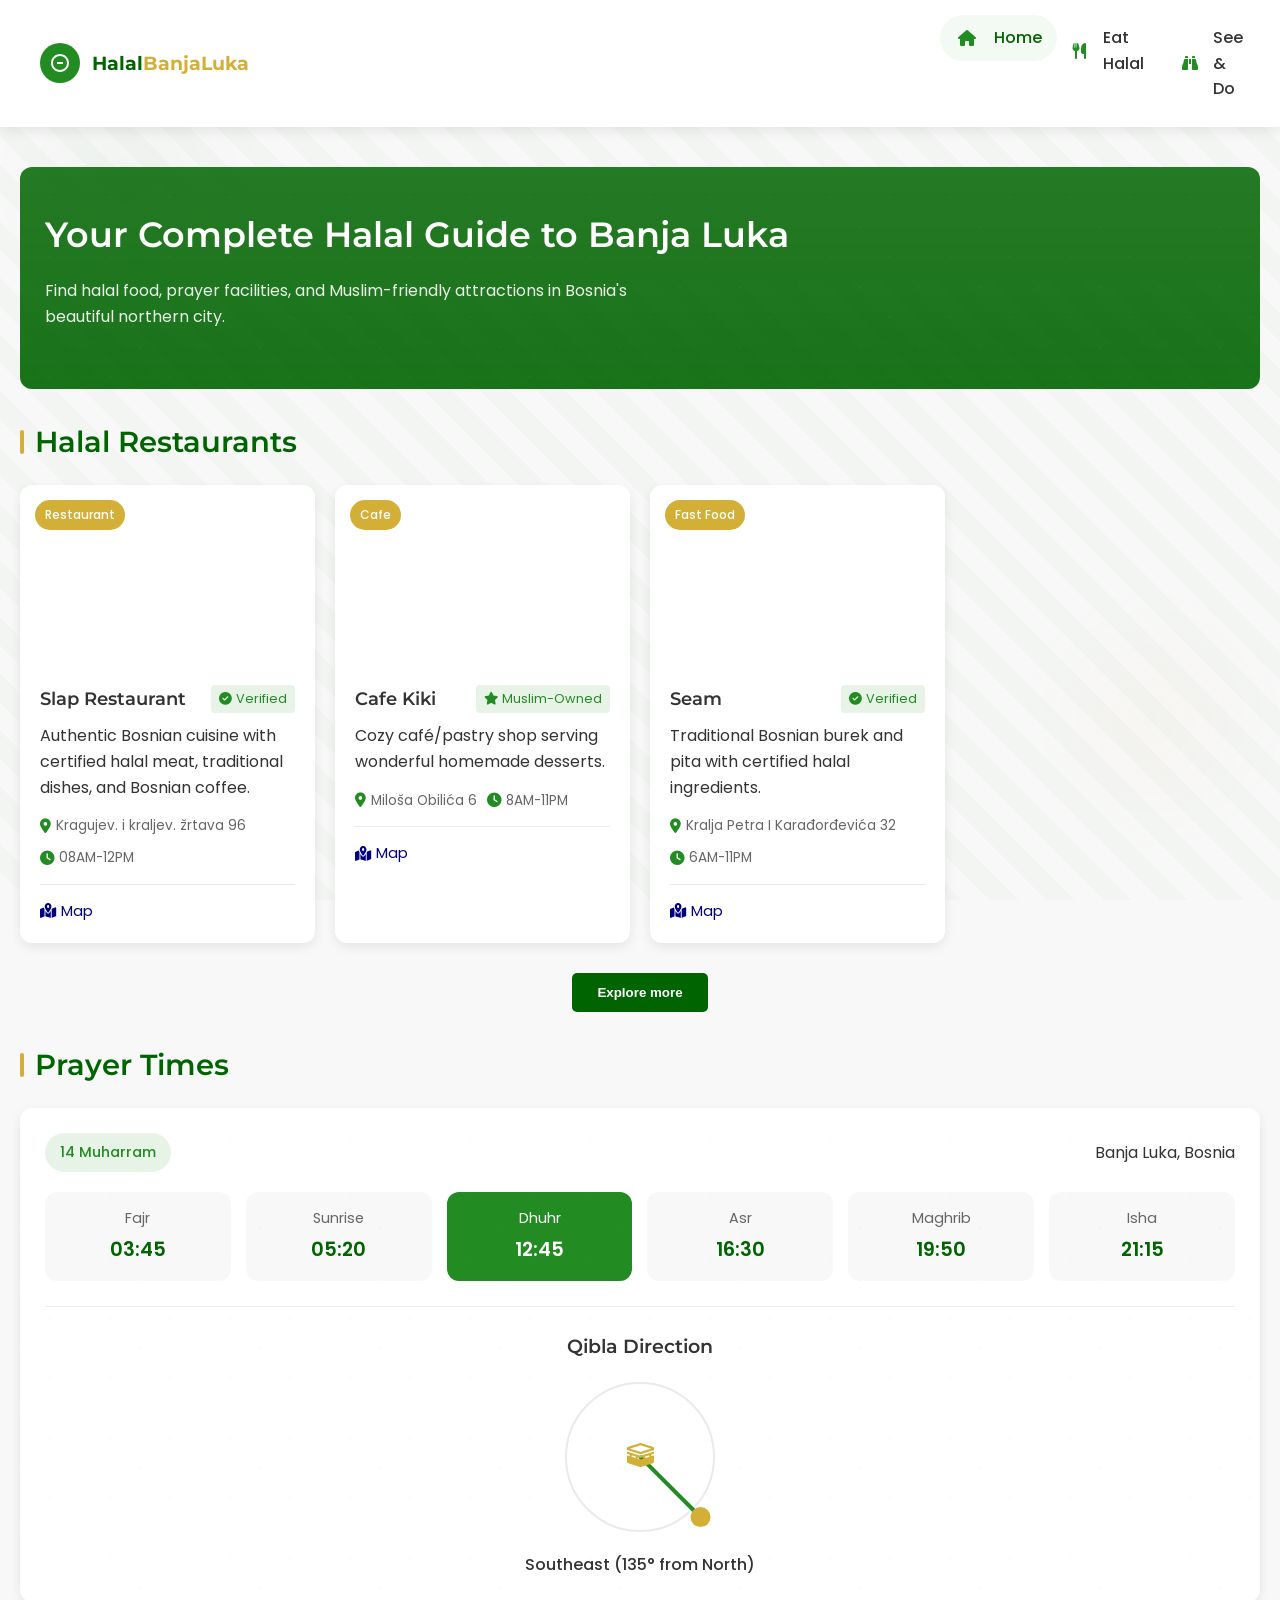
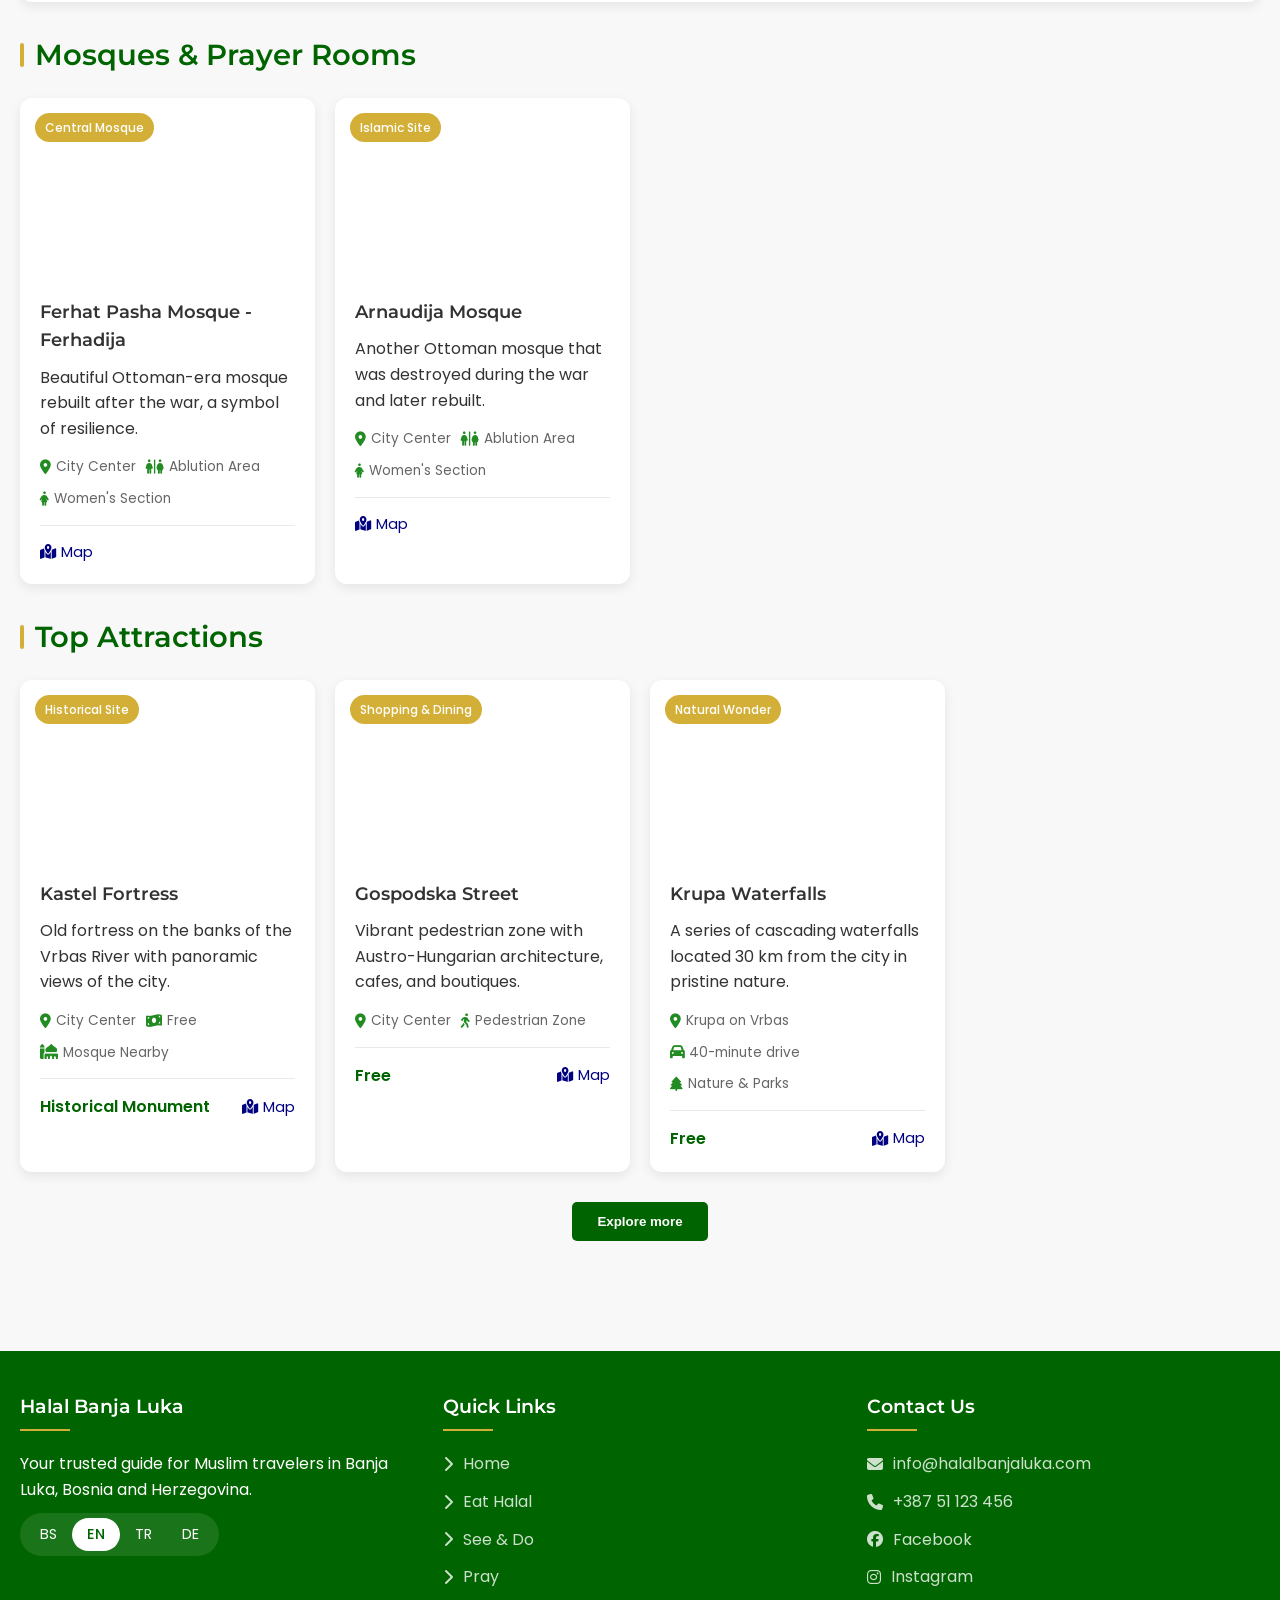
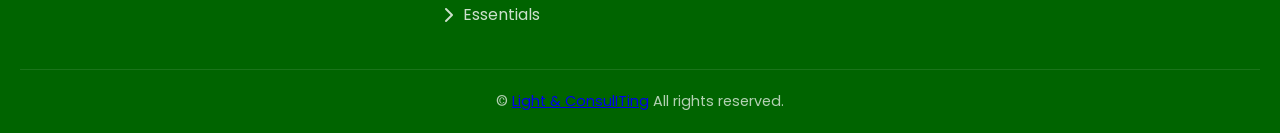
==== commit 10617b24: "language integration" ====
--- a/index.html
+++ b/index.html
@@ -49,8 +49,9 @@
             <div class="container">
                 <div class="hero">
                     <div class="islamic-pattern"></div>
-                    <h1>Your Complete Halal Guide to Banja Luka</h1>
-                    <p>Find halal food, prayer facilities, and Muslim-friendly attractions in Bosnia's beautiful
+                    <h1 data-i18n="home_title">Your Complete Halal Guide to Banja Luka</h1>
+                    <p data-i18n="home_subtitle">Find halal food, prayer facilities, and Muslim-friendly attractions in
+                        Bosnia's beautiful
                         northern city.</p>
                 </div>
 
@@ -69,9 +70,12 @@
                         <div class="card-content">
                             <div class="card-title">
                                 <h3>Slap Restaurant</h3>
-                                <div class="verification"><i class="fas fa-check-circle"></i> Verified</div>
-                            </div>
-                            <p>Authentic Bosnian cuisine with certified halal meats, traditional dishes and Bosnian
+                                <div class="verification"><i class="fas fa-check-circle"></i> <span
+                                        data-i18n="verified">Verified</span></div>
+                            </div>
+                            <p data-i18n="res_desc_slap"> Authentic Bosnian cuisine with certified halal meats,
+                                traditional
+                                dishes and Bosnian
                                 coffee.</p>
                             <div class="card-details">
                                 <div class="card-detail"><i class="fas fa-map-marker-alt"></i> Kragujev. i kraljev.
@@ -94,9 +98,11 @@
                         <div class="card-content">
                             <div class="card-title">
                                 <h3>Cafe Kiki</h3>
-                                <div class="verification"><i class="fas fa-star"></i> Muslim-Owned</div>
-                            </div>
-                            <p>Cozy cafe serving halal pastries, Bosnian coffee, and light meals.</p>
+                                <div class="verification"><i class="fas fa-star"></i> <span
+                                        data-i18n="muslim_owned">Muslim-Owned</span></div>
+                            </div>
+                            <p data-i18n="res_desc_kiki">Cozy cafe serving halal pastries, Bosnian coffee, and light
+                                meals.</p>
                             <div class="card-details">
                                 <div class="card-detail"><i class="fas fa-map-marker-alt"></i> Miloša Obilića 6</div>
                                 <div class="card-detail"><i class="fas fa-clock"></i> 8AM-11PM</div>
@@ -117,9 +123,11 @@
                         <div class="card-content">
                             <div class="card-title">
                                 <h3>Seam</h3>
-                                <div class="verification"><i class="fas fa-check-circle"></i> Verified</div>
-                            </div>
-                            <p>Traditional Bosnian burek and pita with certified halal ingredients.</p>
+                                <div class="verification"><i class="fas fa-check-circle"></i> <span
+                                        data-i18n="verified">Verified</span></div>
+                            </div>
+                            <p data-i18n="res_desc_seam">Traditional Bosnian burek and pita with certified halal
+                                ingredients.</p>
                             <div class="card-details">
                                 <div class="card-detail"><i class="fas fa-map-marker-alt"></i> Kralja Petra I
                                     Karađorđevića 32</div>
@@ -134,11 +142,12 @@
                 </div>
 
                 <!-- Explore More Button for Restaurants -->
-                <button class="explore-more-btn" data-page="eat">Explore More Restaurants</button>
+                <button class="explore-more-btn" data-page="eat" data-i18n="explore_restaurants">Explore More
+                    Restaurants</button>
 
                 <!-- Prayer Times Section -->
                 <div class="section-header">
-                    <h2>Prayer Times</h2>
+                    <h2 data-i18n="prayer_times">Prayer Times</h2>
                 </div>
 
                 <div class="prayer-container">
@@ -176,20 +185,20 @@
                     </div>
 
                     <div class="qibla-direction">
-                        <h3>Qibla Direction</h3>
+                        <h3 data-i18n="qibla">Qibla Direction</h3>
                         <div class="qibla-compass">
                             <div class="compass-circle">
                                 <div class="compass-needle"></div>
                                 <div class="kaaba-icon"><i class="fas fa-kaaba"></i></div>
                             </div>
                         </div>
-                        <div class="qibla-text">Southeast (135° from North)</div>
+                        <div class="qibla-text" data-i18n="southeast">Southeast (135° from North)</div>
                     </div>
                 </div>
 
                 <!-- Mosques Section (3 cards) -->
                 <div class="section-header">
-                    <h2>Mosques & Prayer Rooms</h2>
+                    <h2 data-i18n="mosques">Mosques </h2>
                 </div>
 
                 <div class="card-grid">
@@ -197,17 +206,25 @@
                     <div class="card">
                         <div class="card-img"
                             style="background-image: url('https://lh3.googleusercontent.com/gps-cs-s/AC9h4nrM9YgHdoUhkThGBmbW7D5elQ_I9_4v1FPPCZGQIAKcJotAKbowpb4CWDsE46WGE5Pe6kzxw58gUJcpnmqtyhLreYtktKhBuNixGu-HbaV1uOSo75bHZg3Jm4KmKuvNC4zfEVvVGg=s680-w680-h510-rw');">
-                            <div class="card-badge">Main Mosque</div>
-                        </div>
-                        <div class="card-content">
-                            <div class="card-title">
-                                <h3>Ferhat Pasha Mosque</h3>
-                            </div>
-                            <p>Beautiful Ottoman-era mosque rebuilt after the war, a symbol of resilience.</p>
-                            <div class="card-details">
-                                <div class="card-detail"><i class="fas fa-map-marker-alt"></i> City Center</div>
-                                <div class="card-detail"><i class="fas fa-restroom"></i> Wudu Facilities</div>
-                                <div class="card-detail"><i class="fas fa-female"></i> Women's Section</div>
+                            <div class="card-badge" data-i18n="main_mosque">Main Mosque</div>
+                        </div>
+                        <div class="card-content">
+                            <div class="card-title">
+                                <h3 data-i18n="ferhadija">Ferhat Pasha Mosque</h3>
+                            </div>
+                            <p data-i18n="ferhadija_desc">Beautiful Ottoman-era mosque rebuilt after the war, a symbol
+                                of resilience.</p>
+                            <div class="card-details">
+                                <div class="card-detail"><i class="fas fa-map-marker-alt"></i>
+                                    <p data-i18n="centar"> City Center</p>
+                                </div>
+                                <div class="card-detail"><i class="fas fa-restroom"></i>
+                                    <p data-i18n="abdest">Wudu
+                                        Facilities</p>
+                                </div>
+                                <div class="card-detail"><i class="fas fa-female"></i>
+                                    <p data-i18n="female_part"> Women's Section</p>
+                                </div>
                             </div>
                             <div class="card-footer">
                                 <a href="https://maps.app.goo.gl/VvUYjW3ohzERQWgKA" target="_blank" class="map-link"><i
@@ -224,13 +241,21 @@
                         </div>
                         <div class="card-content">
                             <div class="card-title">
-                                <h3>Arnaudija Mosque</h3>
-                            </div>
-                            <p>Another one of Ottoman-era mosque that was destroyed during war and rebuilt later.</p>
-                            <div class="card-details">
-                                <div class="card-detail"><i class="fas fa-map-marker-alt"></i> City Center</div>
-                                <div class="card-detail"><i class="fas fa-restroom"></i> Wudu Facilities</div>
-                                <div class="card-detail"><i class="fas fa-female"></i> Women's Section</div>
+                                <h3 data-i18n="arnaudija">Arnaudija Mosque</h3>
+                            </div>
+                            <p data-i18n="arnaudija_desc">Another one of Ottoman-era mosque that was destroyed during
+                                war and rebuilt later.</p>
+                            <div class="card-details">
+                                <div class="card-detail"><i class="fas fa-map-marker-alt"></i>
+                                    <p data-i18n="centar"> City Center</p>
+                                </div>
+                                <div class="card-detail"><i class="fas fa-restroom"></i>
+                                    <p data-i18n="abdest">Wudu
+                                        Facilities</p>
+                                </div>
+                                <div class="card-detail"><i class="fas fa-female"></i>
+                                    <p data-i18n="female_part"> Women's Section</p>
+                                </div>
                             </div>
                             <div class="card-footer">
                                 <a href="https://maps.app.goo.gl/kB1ky1SohKfkis7o8" target="_blank" class="map-link"><i
@@ -245,7 +270,7 @@
 
                 <!-- Top Attractions Section (3 cards) -->
                 <div class="section-header">
-                    <h2>Top Attractions</h2>
+                    <h2 data-i18n="attractions">Top Attractions</h2>
                 </div>
 
                 <div class="card-grid">
@@ -257,16 +282,23 @@
                         </div>
                         <div class="card-content">
                             <div class="card-title">
-                                <h3>Kastel Fortress</h3>
-                            </div>
-                            <p>Ancient fortress on the banks of Vrbas river with panoramic city views.</p>
-                            <div class="card-details">
-                                <div class="card-detail"><i class="fas fa-map-marker-alt"></i> City Center</div>
-                                <div class="card-detail"><i class="fas fa-money-bill-wave"></i> Free</div>
-                                <div class="card-detail"><i class="fas fa-mosque"></i> Prayer Space Nearby</div>
-                            </div>
-                            <div class="card-footer">
-                                <div class="price">Historical Landmark</div>
+                                <h3 data-i18n="kastel">Kastel Fortress</h3>
+                            </div>
+                            <p data-i18n="kastel_desc">Ancient fortress on the banks of Vrbas river with panoramic city
+                                views.</p>
+                            <div class="card-details">
+                                <div class="card-detail"><i class="fas fa-map-marker-alt"></i>
+                                    <p data-i18n="centar"> City Center</p>
+                                </div>
+                                <div class="card-detail"><i class="fas fa-money-bill-wave"></i>
+                                    <p data-i18n="free"> Free</p>
+                                </div>
+                                <div class="card-detail"><i class="fas fa-mosque"></i>
+                                    <p data-i18n="prayer_nearby"> Prayer Space Nearby</p>
+                                </div>
+                            </div>
+                            <div class="card-footer">
+                                <div class="price" data-i18n="history">Historical Landmark</div>
                                 <a href="https://maps.app.goo.gl/26KrBH22hDH6Ejba9" target="_blank" class="map-link"><i
                                         class="fas fa-map-marked-alt"></i> Map</a>
                             </div>
@@ -285,11 +317,13 @@
                             </div>
                             <p>Vibrant pedestrian zone with Austro-Hungarian architecture, cafes, and boutiques.</p>
                             <div class="card-details">
-                                <div class="card-detail"><i class="fas fa-map-marker-alt"></i> Old Town</div>
+                                <div class="card-detail"><i class="fas fa-map-marker-alt"></i>
+                                    <p data-i18n="centar"> City Center</p>
+                                </div>
                                 <div class="card-detail"><i class="fas fa-walking"></i> Pedestrian Zone</div>
                             </div>
                             <div class="card-footer">
-                                <div class="price">Free Access</div>
+                                <div class="price" data-i18n="free">Free Access</div>
                                 <a href="https://maps.app.goo.gl/FF4rLwditEwUV5geA" target="_blank" class="map-link"><i
                                         class="fas fa-map-marked-alt"></i> Map</a>
                             </div>
@@ -304,16 +338,23 @@
                         </div>
                         <div class="card-content">
                             <div class="card-title">
-                                <h3>Krupa Waterfalls</h3>
-                            </div>
-                            <p>Series of cascading emerald waterfalls 30km from city in pristine natural setting.</p>
-                            <div class="card-details">
-                                <div class="card-detail"><i class="fas fa-map-marker-alt"></i> Krupa Village</div>
-                                <div class="card-detail"><i class="fas fa-car"></i> 40-min Drive</div>
-                                <div class="card-detail"><i class="fas fa-tree"></i> Nature Trails</div>
-                            </div>
-                            <div class="card-footer">
-                                <div class="price">Free Entry</div>
+                                <h3 data-i18n="krupa">Krupa Waterfalls</h3>
+                            </div>
+                            <p data-i18n="krupa_desc">Series of cascading emerald waterfalls 30km from city in pristine
+                                natural setting.</p>
+                            <div class="card-details">
+                                <div class="card-detail"><i class="fas fa-map-marker-alt"></i>
+                                    <p data-i18n="krupa_location">Krupa Village</p>
+                                </div>
+                                <div class="card-detail"><i class="fas fa-car"></i>
+                                    <p data-i18n="drive">40-min Drive</p>
+                                </div>
+                                <div class="card-detail"><i class="fas fa-tree"></i>
+                                    <p data-i18n="nature"> Nature Trails</p>
+                                </div>
+                            </div>
+                            <div class="card-footer">
+                                <div class="price" data-i18n="free">Free Entry</div>
                                 <a href="https://maps.app.goo.gl/Tqg7uMGyCCkH2BZRA" target="_blank" class="map-link"><i
                                         class="fas fa-map-marked-alt"></i> Map</a>
                             </div>
@@ -322,7 +363,8 @@
                 </div>
 
                 <!-- Explore More Button for Attractions -->
-                <button class="explore-more-btn" data-page="see">Explore More Attractions</button>
+                <button class="explore-more-btn" data-i18n="explore_restaurants" data-page="see">Explore More
+                    Attractions</button>
             </div>
         </div>
 
@@ -350,9 +392,13 @@
                         <div class="card-content">
                             <div class="card-title">
                                 <h3>Slap Restaurant</h3>
-                                <div class="verification"><i class="fas fa-check-circle"></i> Verified</div>
-                            </div>
-                            <p>Authentic Bosnian cuisine with certified halal meats, traditional dishes and Bosnian
+                                <div class="verification"><i class="fas fa-check-circle"></i> <span
+                                        data-i18n="verified">Verified</span>
+                                </div>
+                            </div>
+                            <p data-i18n="res_desc_slap"> Authentic Bosnian cuisine with certified halal meats,
+                                traditional
+                                dishes and Bosnian
                                 coffee.</p>
                             <div class="card-details">
                                 <div class="card-detail"><i class="fas fa-map-marker-alt"></i> Kragujev. i kraljev.
@@ -375,9 +421,12 @@
                         <div class="card-content">
                             <div class="card-title">
                                 <h3>Cafe Kiki</h3>
-                                <div class="verification"><i class="fas fa-star"></i> Muslim-Owned</div>
-                            </div>
-                            <p>Cozy cafe serving halal pastries, Bosnian coffee, and light meals.</p>
+                                <div class="verification"><i class="fas fa-star"></i> <span
+                                        data-i18n="muslim_owned">Muslim-Owned</span>
+                                </div>
+                            </div>
+                            <p data-i18n="res_desc_kiki">Cozy cafe serving halal pastries, Bosnian coffee, and light
+                                meals.</p>
                             <div class="card-details">
                                 <div class="card-detail"><i class="fas fa-map-marker-alt"></i> Miloša Obilića 6</div>
                                 <div class="card-detail"><i class="fas fa-clock"></i> 8AM-11PM</div>
@@ -398,9 +447,12 @@
                         <div class="card-content">
                             <div class="card-title">
                                 <h3>Seam</h3>
-                                <div class="verification"><i class="fas fa-check-circle"></i> Verified</div>
-                            </div>
-                            <p>Traditional Bosnian burek and pita with certified halal ingredients.</p>
+                                <div class="verification"><i class="fas fa-check-circle"></i> <span
+                                        data-i18n="verified">Verified</span>
+                                </div>
+                            </div>
+                            <p data-i18n="res_desc_seam">Traditional Bosnian burek and pita with certified halal
+                                ingredients.</p>
                             <div class="card-details">
                                 <div class="card-detail"><i class="fas fa-map-marker-alt"></i> Kralja Petra I
                                     Karađorđevića 32</div>
@@ -412,157 +464,181 @@
                             </div>
                         </div>
                     </div>
-
-                    <!-- Restaurant 4 -->
-                    <div class="card">
-                        <div class="card-img"
-                            style="background-image: url('https://lh3.googleusercontent.com/gps-cs-s/AC9h4nounwpCQtexquczM9De2EbbOHBfDXuaKaq5agWrmFNgRq1WjY-5E931Aa_rJ7IlY3Ezx-KyniUs0atK1_rNsl4L-CrrUR8E9SZJuJ6FbI4KRJAFi_mZBju-QwAMIfBCG3bHBkVm7g=s680-w680-h510-rw');">
-                            <div class="card-badge">Butcher</div>
-                        </div>
-                        <div class="card-content">
-                            <div class="card-title">
-                                <h3>Mesnica Iriskic</h3>
-                                <div class="verification"><i class="fas fa-star"></i> Muslim-Owned</div>
-                            </div>
-                            <p>Trusted halal butcher run by a local Muslim family.</p>
-                            <div class="card-details">
-                                <div class="card-detail"><i class="fas fa-map-marker-alt"></i> Braće Jugovića 31
-                                </div>
-                                <div class="card-detail"><i class="fas fa-clock"></i> 6AM–5PM</div>
-                            </div>
-                            <div class="card-footer">
-                                <a href="https://share.google/g3SyCIyQldnJY6ANN" target="_blank" class="map-link">
-                                    <i class="fas fa-map-marked-alt"></i> Map
-                                </a>
-                            </div>
-                        </div>
-                    </div>
-
-                    <!-- Restaurant 5 -->
-                    <div class="card">
-                        <div class="card-img"
-                            style="background-image: url('https://lh3.googleusercontent.com/gps-cs-s/AC9h4nqnoj3DgC-9PGeecbZTGNkjjDBYvClJrwJam8GG-ibIjRcHHJGMLtFpyxGDwcliD4r6oW6sfTInLW9ADZRmV6j1CwLjDnptZV1vNa2WD0Mo1fQUmwYiLLR7gFFCIYJU97ROZvKu=w289-h312-n-k-no');">
-                            <div class="card-badge">Bakery</div>
-                        </div>
-                        <div class="card-content">
-                            <div class="card-title">
-                                <h3>Pekara Dan i Noć</h3>
-                                <div class="verification"><i class="fas fa-star"></i> Muslim-Owned</div>
-                            </div>
-                            <p>Albanski vlasnik, praktikuje vjeru, uvijek svježe i čisto.</p>
-                            <div class="card-details">
-                                <div class="card-detail"><i class="fas fa-map-marker-alt"></i>Kralja Petra I
-                                    Karađorđevića</div>
-                                <div class="card-detail"><i class="fas fa-clock"></i> 6AM–12PM</div>
-                            </div>
-                            <div class="card-footer">
-                                <a href="https://share.google/RpWI99yxIvGVqMrhz" target="_blank" class="map-link">
-                                    <i class="fas fa-map-marked-alt"></i> Map
-                                </a>
-                            </div>
-                        </div>
-                    </div>
-
-                    <!-- Restaurant 6 -->
-                    <div class="card">
-                        <div class="card-img"
-                            style="background-image: url('https://lh3.googleusercontent.com/gps-cs-s/AC9h4nqLaYwWl69ohHNxLqiPFKe-VPjHEtCYlOM2te0D93Z9X45hSvSMdhIWzeP1vE3VPYTDXMXbtP9VPz9dxyS95skr2i_toLPusLRu5qOH1CAyrUrtocj2PWXmy1t2TjFLQghH2RQZQA=s680-w680-h510-rw');">
-                            <div class="card-badge">Bakery & Sweets</div>
-                        </div>
-                        <div class="card-content">
-                            <div class="card-title">
-                                <h3>Banjalučanka B</h3>
-                                <div class="verification"><i class="fas fa-star"></i> Muslim-Friendly</div>
-                            </div>
-                            <p>Popular mix of bakery and dessert shop, side by side.</p>
-                            <div class="card-details">
-                                <div class="card-detail"><i class="fas fa-map-marker-alt"></i> Cara Lazara 13</div>
-                                <div class="card-detail"><i class="fas fa-clock"></i> 7AM–10PM</div>
-                            </div>
-                            <div class="card-footer">
-                                <a href="https://share.google/Ia01LIjfUXrqDAPJS" target="_blank" class="map-link">
-                                    <i class="fas fa-map-marked-alt"></i> Map
-                                </a>
-                            </div>
-                        </div>
-                    </div>
-
-                    <!-- Restaurant 7 -->
-                    <div class="card">
-                        <div class="card-img"
-                            style="background-image: url('https://lh3.googleusercontent.com/p/AF1QipOPv0Wrlar3_S3-qiUFQ37hX60TCrWjm3mie4k4=s680-w680-h510-rw');">
-                            <div class="card-badge">Grill</div>
-                        </div>
-                        <div class="card-content">
-                            <div class="card-title">
-                                <h3>Pod Lipom</h3>
-                                <div class="verification"><i class="fas fa-check-circle"></i> Verified Meat</div>
-                            </div>
-                            <p>Ćevapi with halal meat from Iriskic. Note: Alcohol is served.</p>
-                            <div class="card-details">
-                                <div class="card-detail"><i class="fas fa-map-marker-alt"></i>Petra I Karađorđevića 10
-                                </div>
-                                <div class="card-detail"><i class="fas fa-clock"></i> 8AM–10PM</div>
-                            </div>
-                            <div class="card-footer">
-                                <a href="https://share.google/qDdV4cZkO7k5gLPOR" target="_blank" class="map-link">
-                                    <i class="fas fa-map-marked-alt"></i> Map
-                                </a>
-                            </div>
-                        </div>
-                    </div>
-
-                    <!-- Restaurant 8 -->
-                    <div class="card">
-                        <div class="card-img"
-                            style="background-image: url('https://lh3.googleusercontent.com/gps-cs-s/AC9h4noriP08VTDKch4A2DX4Qoi56bhuL3Gdi5j3-2O1coNHGHBp0KpGdU_AgQPWKPcULrPZtHOoP8OIoSescrfXDSdEY3fkol1JVk456x_Qga6ZvvPsyLvtj5CrY2jjiN0Bwkrfbmh6ig=s680-w680-h510-rw');">
-                            <div class="card-badge">Butcher & Grill</div>
-                        </div>
-                        <div class="card-content">
-                            <div class="card-title">
-                                <h3>Mesnica Tesnjak</h3>
-                                <div class="verification"><i class="fas fa-star"></i> Muslim-Friendly</div>
-                            </div>
-                            <p>Halal-friendly butcher and fast food. Not frequently visited.</p>
-                            <div class="card-details">
-                                <div class="card-detail"><i class="fas fa-map-marker-alt"></i> Radoja Domanovića 8
-                                </div>
-                                <div class="card-detail"><i class="fas fa-clock"></i> 6AM–5PM</div>
-                            </div>
-                            <div class="card-footer">
-                                <a href="https://share.google/x1jJSX7PRDopaAryR" target="_blank" class="map-link">
-                                    <i class="fas fa-map-marked-alt"></i> Map
-                                </a>
-                            </div>
-                        </div>
-                    </div>
-
-                    <!-- Restaurant 9 -->
-                    <div class="card">
-                        <div class="card-img"
-                            style="background-image: url('https://lh3.googleusercontent.com/gps-cs-s/AC9h4noWdM_y_0NRw_BO2_OH6Kd4rVFRW2RUnNgCVf8UUzPy_sfmK3sWXOnhXBmFK__WJYzHug_LWeasGL19lRS92ffbhowXrphA-jQldBNU8QsOC_XDDoHF8jyw_6K3hiJK_sRhV3w=s680-w680-h510-rw');">
-                            <div class="card-badge">Bakery</div>
-                        </div>
-                        <div class="card-content">
-                            <div class="card-title">
-                                <h3>Pekara Biser</h3>
-                                <div class="verification"><i class="fas fa-star"></i> Muslim-Friendly</div>
-                            </div>
-                            <p>Located a bit far from center, but with halal-friendly offerings.</p>
-                            <div class="card-details">
-                                <div class="card-detail"><i class="fas fa-map-marker-alt"></i> Banja Luka
-                                </div>
-                                <div class="card-detail"><i class="fas fa-clock"></i> 24/7</div>
-                            </div>
-                            <div class="card-footer">
-                                <a href="https://share.google/cPCAiRPPxAyWBlRgb" target="_blank" class="map-link">
-                                    <i class="fas fa-map-marked-alt"></i> Map
-                                </a>
-                            </div>
-                        </div>
-                    </div>
-                </div>
+                </div>
+
+                <!-- Restaurant 4 -->
+                <div class="card">
+                    <div class="card-img"
+                        style="background-image: url('https://lh3.googleusercontent.com/gps-cs-s/AC9h4nounwpCQtexquczM9De2EbbOHBfDXuaKaq5agWrmFNgRq1WjY-5E931Aa_rJ7IlY3Ezx-KyniUs0atK1_rNsl4L-CrrUR8E9SZJuJ6FbI4KRJAFi_mZBju-QwAMIfBCG3bHBkVm7g=s680-w680-h510-rw');">
+                        <div class="card-badge">Butcher</div>
+                    </div>
+                    <div class="card-content">
+                        <div class="card-title">
+                            <h3>Mesnica Iriskic</h3>
+                            <div class="verification"><i class="fas fa-star"></i> <span
+                                    data-i18n="muslim_owned">Muslim-Owned</span>
+                            </div>
+                        </div>
+                        <p data-i18n="res_desc_iriskic">Trusted halal butcher offering high-quality fresh meats, owned
+                            by a local Muslim
+                            family.</p>
+                        <div class="card-details">
+                            <div class="card-detail"><i class="fas fa-map-marker-alt"></i> Braće Jugovića 31</div>
+                            <div class="card-detail"><i class="fas fa-clock"></i> 6AM–5PM</div>
+                        </div>
+                        <div class="card-footer">
+                            <a href="https://share.google/g3SyCIyQldnJY6ANN" target="_blank" class="map-link">
+                                <i class="fas fa-map-marked-alt"></i> Map
+                            </a>
+                        </div>
+                    </div>
+                </div>
+
+
+                <!-- Restaurant 5 -->
+                <div class="card">
+                    <div class="card-img"
+                        style="background-image: url('https://lh3.googleusercontent.com/gps-cs-s/AC9h4nqnoj3DgC-9PGeecbZTGNkjjDBYvClJrwJam8GG-ibIjRcHHJGMLtFpyxGDwcliD4r6oW6sfTInLW9ADZRmV6j1CwLjDnptZV1vNa2WD0Mo1fQUmwYiLLR7gFFCIYJU97ROZvKu=w289-h312-n-k-no');">
+                        <div class="card-badge">Bakery</div>
+                    </div>
+                    <div class="card-content">
+                        <div class="card-title">
+                            <h3>Pekara Dan i Noć</h3>
+                            <div class="verification"><i class="fas fa-star"></i> <span
+                                    data-i18n="muslim_owned">Muslim-Owned</span>
+                            </div>
+                        </div>
+                        <p data-i18n="res_desc_daninoc">Family-run halal bakery known for its fresh bread, clean
+                            service, and strong
+                            Islamic values.</p>
+                        <div class="card-details">
+                            <div class="card-detail"><i class="fas fa-map-marker-alt"></i> Kralja Petra I Karađorđevića
+                            </div>
+                            <div class="card-detail"><i class="fas fa-clock"></i> 6AM–12PM</div>
+                        </div>
+                        <div class="card-footer">
+                            <a href="https://share.google/RpWI99yxIvGVqMrhz" target="_blank" class="map-link">
+                                <i class="fas fa-map-marked-alt"></i> Map
+                            </a>
+                        </div>
+                    </div>
+                </div>
+
+                <!-- Restaurant 6 -->
+                <div class="card">
+                    <div class="card-img"
+                        style="background-image: url('https://lh3.googleusercontent.com/gps-cs-s/AC9h4nqLaYwWl69ohHNxLqiPFKe-VPjHEtCYlOM2te0D93Z9X45hSvSMdhIWzeP1vE3VPYTDXMXbtP9VPz9dxyS95skr2i_toLPusLRu5qOH1CAyrUrtocj2PWXmy1t2TjFLQghH2RQZQA=s680-w680-h510-rw');">
+                        <div class="card-badge">Bakery & Sweets</div>
+                    </div>
+                    <div class="card-content">
+                        <div class="card-title">
+                            <h3>Banjalučanka B</h3>
+                            <div class="verification"><i class="fas fa-star"></i> <span
+                                    data-i18n="muslim_friendly">Muslim-Friendly</span></div>
+                        </div>
+                        <p data-i18n="res_desc_banjalucanka">Popular dual bakery and dessert shop offering sweet and
+                            savory treats in a
+                            Muslim-friendly environment.</p>
+                        <div class="card-details">
+                            <div class="card-detail"><i class="fas fa-map-marker-alt"></i> Cara Lazara 13</div>
+                            <div class="card-detail"><i class="fas fa-clock"></i> 7AM–10PM</div>
+                        </div>
+                        <div class="card-footer">
+                            <a href="https://share.google/Ia01LIjfUXrqDAPJS" target="_blank" class="map-link">
+                                <i class="fas fa-map-marked-alt"></i> Map
+                            </a>
+                        </div>
+                    </div>
+                </div>
+
+
+                <!-- Restaurant 7 -->
+                <div class="card">
+                    <div class="card-img"
+                        style="background-image: url('https://lh3.googleusercontent.com/p/AF1QipOPv0Wrlar3_S3-qiUFQ37hX60TCrWjm3mie4k4=s680-w680-h510-rw');">
+                        <div class="card-badge">Grill</div>
+                    </div>
+                    <div class="card-content">
+                        <div class="card-title">
+                            <h3>Pod Lipom</h3>
+                            <div class="verification"><i class="fas fa-check-circle"></i> <span
+                                    data-i18n="verified_meat">Verified
+                                    Meat</span></div>
+                        </div>
+                        <p data-i18n="res_desc_podlipom">Ćevapi and grilled dishes prepared with halal-certified meat
+                            from Mesnica
+                            Iriskic. *Note: Alcohol is served on premises.*</p>
+                        <div class="card-details">
+                            <div class="card-detail"><i class="fas fa-map-marker-alt"></i> Petra I Karađorđevića 10
+                            </div>
+                            <div class="card-detail"><i class="fas fa-clock"></i> 8AM–10PM</div>
+                        </div>
+                        <div class="card-footer">
+                            <a href="https://share.google/qDdV4cZkO7k5gLPOR" target="_blank" class="map-link">
+                                <i class="fas fa-map-marked-alt"></i> Map
+                            </a>
+                        </div>
+                    </div>
+                </div>
+
+
+                <!-- Restaurant 8 -->
+                <div class="card">
+                    <div class="card-img"
+                        style="background-image: url('https://lh3.googleusercontent.com/gps-cs-s/AC9h4noriP08VTDKch4A2DX4Qoi56bhuL3Gdi5j3-2O1coNHGHBp0KpGdU_AgQPWKPcULrPZtHOoP8OIoSescrfXDSdEY3fkol1JVk456x_Qga6ZvvPsyLvtj5CrY2jjiN0Bwkrfbmh6ig=s680-w680-h510-rw');">
+                        <div class="card-badge">Butcher & Grill</div>
+                    </div>
+                    <div class="card-content">
+                        <div class="card-title">
+                            <h3>Mesnica Tesnjak</h3>
+                            <div class="verification"><i class="fas fa-star"></i> <span
+                                    data-i18n="muslim_friendly">Muslim-Friendly</span></div>
+                        </div>
+                        <p data-i18n="res_desc_tesnjak">Local halal-friendly butcher with attached fast food service.
+                            Less frequented
+                            but a solid option.</p>
+                        <div class="card-details">
+                            <div class="card-detail"><i class="fas fa-map-marker-alt"></i> Radoja Domanovića 8</div>
+                            <div class="card-detail"><i class="fas fa-clock"></i> 6AM–5PM</div>
+                        </div>
+                        <div class="card-footer">
+                            <a href="https://share.google/x1jJSX7PRDopaAryR" target="_blank" class="map-link">
+                                <i class="fas fa-map-marked-alt"></i> Map
+                            </a>
+                        </div>
+                    </div>
+                </div>
+
+
+                <!-- Restaurant 9 -->
+                <div class="card">
+                    <div class="card-img"
+                        style="background-image: url('https://lh3.googleusercontent.com/gps-cs-s/AC9h4noWdM_y_0NRw_BO2_OH6Kd4rVFRW2RUnNgCVf8UUzPy_sfmK3sWXOnhXBmFK__WJYzHug_LWeasGL19lRS92ffbhowXrphA-jQldBNU8QsOC_XDDoHF8jyw_6K3hiJK_sRhV3w=s680-w680-h510-rw');">
+                        <div class="card-badge">Bakery</div>
+                    </div>
+                    <div class="card-content">
+                        <div class="card-title">
+                            <h3>Pekara Biser</h3>
+                            <div class="verification"><i class="fas fa-star"></i> <span
+                                    data-i18n="muslim_friendly">Muslim-Friendly</span></div>
+                        </div>
+                        <p data-i18n="res_desc_biser">A little outside the city center, this bakery offers
+                            halal-friendly pastries and
+                            snacks, open 24/7.</p>
+                        <div class="card-details">
+                            <div class="card-detail"><i class="fas fa-map-marker-alt"></i> Banja Luka</div>
+                            <div class="card-detail"><i class="fas fa-clock"></i> 24/7</div>
+                        </div>
+                        <div class="card-footer">
+                            <a href="https://share.google/cPCAiRPPxAyWBlRgb" target="_blank" class="map-link">
+                                <i class="fas fa-map-marked-alt"></i> Map
+                            </a>
+                        </div>
+                    </div>
+                </div>
+
             </div>
+        </div>
         </div>
 
         <!-- See & Do Page -->
@@ -584,22 +660,30 @@
                     <div class="card">
                         <div class="card-img"
                             style="background-image: url('https://lh3.googleusercontent.com/gps-cs-s/AC9h4npV7S8pnQbdhykVFJ_nrcqsMZ6Xv15l3AKUbkBUiyLxHiz7_i-ffqJsJbjXGEZRRpr3F-iuzdwDatfJB2aBaf_zTvx399HHrxFTaV2zg23jOSZGIbZcRwMeEJ3o2XvdK8-29VtWZwGXv6vU=s680-w680-h510-rw');">
-                            <div class="card-badge">Historical Site</div>
-                        </div>
-                        <div class="card-content">
-                            <div class="card-title">
-                                <h3>Kastel Fortress</h3>
-                            </div>
-                            <p>Ancient fortress on the banks of Vrbas river with panoramic city views.</p>
-                            <div class="card-details">
-                                <div class="card-detail"><i class="fas fa-map-marker-alt"></i> City Center</div>
-                                <div class="card-detail"><i class="fas fa-money-bill-wave"></i> Free</div>
-                                <div class="card-detail"><i class="fas fa-mosque"></i> Prayer Space Nearby</div>
-                            </div>
-                            <div class="card-footer">
-                                <div class="price">Historical Landmark</div>
-                                <a href="https://maps.app.goo.gl/26KrBH22hDH6Ejba9" target="_blank" class="map-link"><i
-                                        class="fas fa-map-marked-alt"></i> Map</a>
+                            <div class="card-badge" data-i18n="historical_site">Historical Site</div>
+                        </div>
+                        <div class="card-content">
+                            <div class="card-title">
+                                <h3 data-i18n="kastel">Kastel Fortress</h3>
+                            </div>
+                            <p data-i18n="kastel_desc">Ancient fortress on the banks of Vrbas river with panoramic city
+                                views.</p>
+                            <div class="card-details">
+                                <div class="card-detail"><i class="fas fa-map-marker-alt"></i>
+                                    <p data-i18n="city_center">City Center</p>
+                                </div>
+                                <div class="card-detail"><i class="fas fa-money-bill-wave"></i>
+                                    <p data-i18n="free">Free</p>
+                                </div>
+                                <div class="card-detail"><i class="fas fa-mosque"></i>
+                                    <p data-i18n="prayer_nearby">Prayer Space Nearby</p>
+                                </div>
+                            </div>
+                            <div class="card-footer">
+                                <div class="price" data-i18n="history">Historical Landmark</div>
+                                <a href="https://maps.app.goo.gl/26KrBH22hDH6Ejba9" target="_blank" class="map-link">
+                                    <i class="fas fa-map-marked-alt"></i> <span data-i18n="map">Map</span>
+                                </a>
                             </div>
                         </div>
                     </div>
@@ -608,21 +692,28 @@
                     <div class="card">
                         <div class="card-img"
                             style="background-image: url('https://upload.wikimedia.org/wikipedia/commons/thumb/9/91/NKD_013_gospodska_ulica_banja_luka_%282%29.jpg/1280px-NKD_013_gospodska_ulica_banja_luka_%282%29.jpg');">
-                            <div class="card-badge">Shopping & Dining</div>
-                        </div>
-                        <div class="card-content">
-                            <div class="card-title">
-                                <h3>Gospodska Street</h3>
-                            </div>
-                            <p>Vibrant pedestrian zone with Austro-Hungarian architecture, cafes, and boutiques.</p>
-                            <div class="card-details">
-                                <div class="card-detail"><i class="fas fa-map-marker-alt"></i> Old Town</div>
-                                <div class="card-detail"><i class="fas fa-walking"></i> Pedestrian Zone</div>
-                            </div>
-                            <div class="card-footer">
-                                <div class="price">Free Access</div>
-                                <a href="https://maps.app.goo.gl/FF4rLwditEwUV5geA" target="_blank" class="map-link"><i
-                                        class="fas fa-map-marked-alt"></i> Map</a>
+                            <div class="card-badge" data-i18n="shopping_dining">Shopping & Dining</div>
+                        </div>
+                        <div class="card-content">
+                            <div class="card-title">
+                                <h3 data-i18n="gospodska">Gospodska Street</h3>
+                            </div>
+                            <p data-i18n="gospodska_desc">Vibrant pedestrian zone with Austro-Hungarian architecture,
+                                cafes, and boutiques.
+                            </p>
+                            <div class="card-details">
+                                <div class="card-detail"><i class="fas fa-map-marker-alt"></i>
+                                    <p data-i18n="old_town">Old Town</p>
+                                </div>
+                                <div class="card-detail"><i class="fas fa-walking"></i>
+                                    <p data-i18n="pedestrian">Pedestrian Zone</p>
+                                </div>
+                            </div>
+                            <div class="card-footer">
+                                <div class="price" data-i18n="free_access">Free Access</div>
+                                <a href="https://maps.app.goo.gl/FF4rLwditEwUV5geA" target="_blank" class="map-link">
+                                    <i class="fas fa-map-marked-alt"></i> <span data-i18n="map">Map</span>
+                                </a>
                             </div>
                         </div>
                     </div>
@@ -631,22 +722,30 @@
                     <div class="card">
                         <div class="card-img"
                             style="background-image: url('https://lh3.googleusercontent.com/gps-cs-s/AC9h4nqGnlxVLvCP-mwnSlNWKXhLS3-75LatbjAemN4sFbpZw5xUBa0HIY0BHNa5Kya1csWWMAG29LmKFiOx-JOrtWj6cT-JvGHjLxYttAaWB6bg_BNYLsBq4eS_pevVgyUR-WCf6eHQVw=s680-w680-h510-rw');">
-                            <div class="card-badge">Natural Wonder</div>
-                        </div>
-                        <div class="card-content">
-                            <div class="card-title">
-                                <h3>Krupa Waterfalls</h3>
-                            </div>
-                            <p>Series of cascading emerald waterfalls 30km from city in pristine natural setting.</p>
-                            <div class="card-details">
-                                <div class="card-detail"><i class="fas fa-map-marker-alt"></i> Krupa Village</div>
-                                <div class="card-detail"><i class="fas fa-car"></i> 40-min Drive</div>
-                                <div class="card-detail"><i class="fas fa-tree"></i> Nature Trails</div>
-                            </div>
-                            <div class="card-footer">
-                                <div class="price">Free Entry</div>
-                                <a href="https://maps.app.goo.gl/Tqg7uMGyCCkH2BZRA" target="_blank" class="map-link"><i
-                                        class="fas fa-map-marked-alt"></i> Map</a>
+                            <div class="card-badge" data-i18n="natural_wonder">Natural Wonder</div>
+                        </div>
+                        <div class="card-content">
+                            <div class="card-title">
+                                <h3 data-i18n="krupa">Krupa Waterfalls</h3>
+                            </div>
+                            <p data-i18n="krupa_desc">Series of cascading emerald waterfalls 30km from city in pristine
+                                natural setting.</p>
+                            <div class="card-details">
+                                <div class="card-detail"><i class="fas fa-map-marker-alt"></i>
+                                    <p data-i18n="krupa_location">Krupa Village</p>
+                                </div>
+                                <div class="card-detail"><i class="fas fa-car"></i>
+                                    <p data-i18n="drive">40-min Drive</p>
+                                </div>
+                                <div class="card-detail"><i class="fas fa-tree"></i>
+                                    <p data-i18n="nature">Nature Trails</p>
+                                </div>
+                            </div>
+                            <div class="card-footer">
+                                <div class="price" data-i18n="free_entry">Free Entry</div>
+                                <a href="https://maps.app.goo.gl/Tqg7uMGyCCkH2BZRA" target="_blank" class="map-link">
+                                    <i class="fas fa-map-marked-alt"></i> <span data-i18n="map">Map</span>
+                                </a>
                             </div>
                         </div>
                     </div>
@@ -655,22 +754,28 @@
                     <div class="card">
                         <div class="card-img"
                             style="background-image: url('https://encrypted-tbn0.gstatic.com/images?q=tbn:ANd9GcSTWaj4NVQSkgAeTh5UiTc1ASc_SD1iSVixjg&s');">
-                            <div class="card-badge">Urban Park</div>
-                        </div>
-                        <div class="card-content">
-                            <div class="card-title">
-                                <h3>Park Mladen Stojanović</h3>
-                            </div>
-                            <p>Lush green oasis with century-old trees, fountains, and WW2 memorial sculptures.</p>
-                            <div class="card-details">
-                                <div class="card-detail"><i class="fas fa-map-marker-alt"></i> City Center</div>
-                                <div class="card-detail"><i class="fas fa-money-bill-wave"></i> Free</div>
-                                <div class="card-detail"><i class="fas fa-pray"></i> Quiet Spaces for Prayer</div>
-                            </div>
-                            <div class="card-footer">
-                                <div class="price">Peaceful Retreat</div>
-                                <a href="https://maps.app.goo.gl/UU2baEuYhKUm1CiZ7" target="_blank" class="map-link"><i
-                                        class="fas fa-map-marked-alt"></i> Map</a>
+                            <div class="card-badge" data-i18n="urban_park">Urban Park</div>
+                        </div>
+                        <div class="card-content">
+                            <div class="card-title">
+                                <h3 data-i18n="mladen_park">Park Mladen Stojanović</h3>
+                            </div>
+                            <p data-i18n="mladen_desc">Lush green oasis with century-old trees, fountains, and WW2
+                                memorial sculptures.</p>
+                            <div class="card-details">
+                                <div class="card-detail"><i class="fas fa-map-marker-alt"></i>
+                                    <p data-i18n="city_center">City Center</p>
+                                </div>
+                                <div class="card-detail"><i class="fas fa-money-bill-wave"></i>
+                                    <p data-i18n="free">Free</p>
+                                </div>
+
+                            </div>
+                            <div class="card-footer">
+                                <div class="price" data-i18n="peaceful_retreat">Peaceful Retreat</div>
+                                <a href="https://maps.app.goo.gl/UU2baEuYhKUm1CiZ7" target="_blank" class="map-link">
+                                    <i class="fas fa-map-marked-alt"></i> <span data-i18n="map">Map</span>
+                                </a>
                             </div>
                         </div>
                     </div>
@@ -679,23 +784,31 @@
                     <div class="card">
                         <div class="card-img"
                             style="background-image: url('https://lh3.googleusercontent.com/gps-cs-s/AC9h4npXUI101Mssmi9a646WNdp8FZgvX7VJ8hAzv5dO_Ei7JX-Cda09pl5m5iS32d5_xqfTfaE1Mmqnmm-HAYCs57ae5boNq4_hob-CzUDR7-zsIYWu9J5s89LqGg9_vmiMtv7iIV-qsg=s680-w680-h510-rw');">
-                            <div class="card-badge">Natural Adventure</div>
-                        </div>
-                        <div class="card-content">
-                            <div class="card-title">
-                                <h3>Vrbas River & Tijesno Canyon</h3>
-                            </div>
-                            <p>Dramatic 30m deep limestone canyon with emerald waters perfect for rafting and kayaking.
-                            </p>
-                            <div class="card-details">
-                                <div class="card-detail"><i class="fas fa-map-marker-alt"></i> 10km from Center</div>
-                                <div class="card-detail"><i class="fas fa-water"></i> Rafting Tours Available</div>
-                                <div class="card-detail"><i class="fas fa-utensils"></i> Halal Picnic Areas</div>
-                            </div>
-                            <div class="card-footer">
-                                <div class="price">Adventure Sports</div>
-                                <a href="https://maps.app.goo.gl/MvzjGKjT83mB7NsS6" target="_blank" class="map-link"><i
-                                        class="fas fa-map-marked-alt"></i> Map</a>
+                            <div class="card-badge" data-i18n="natural_adventure">Natural Adventure</div>
+                        </div>
+                        <div class="card-content">
+                            <div class="card-title">
+                                <h3 data-i18n="vrbas_canyon">Vrbas River & Tijesno Canyon</h3>
+                            </div>
+                            <p data-i18n="vrbas_desc">Dramatic 30m deep limestone canyon with emerald waters perfect for
+                                rafting and
+                                kayaking.</p>
+                            <div class="card-details">
+                                <div class="card-detail"><i class="fas fa-map-marker-alt"></i>
+                                    <p data-i18n="10km_from_center">10km from Center</p>
+                                </div>
+                                <div class="card-detail"><i class="fas fa-water"></i>
+                                    <p data-i18n="rafting">Rafting Tours Available</p>
+                                </div>
+                                <div class="card-detail"><i class="fas fa-utensils"></i>
+                                    <p data-i18n="halal_picnic">Halal Picnic Areas</p>
+                                </div>
+                            </div>
+                            <div class="card-footer">
+                                <div class="price" data-i18n="adventure_sports">Adventure Sports</div>
+                                <a href="https://maps.app.goo.gl/MvzjGKjT83mB7NsS6" target="_blank" class="map-link">
+                                    <i class="fas fa-map-marked-alt"></i> <span data-i18n="map">Map</span>
+                                </a>
                             </div>
                         </div>
                     </div>
@@ -704,26 +817,32 @@
                     <div class="card">
                         <div class="card-img"
                             style="background-image: url('https://lll.ba/wp-content/uploads/2023/05/Banj-Hill-Banj-Brdo-Banja-Luka-Bosnia-Herzegovina-lll.ba-@marko_edge-naslovna.jpg');">
-                            <div class="card-badge">Panoramic Viewpoint</div>
-                        </div>
-                        <div class="card-content">
-                            <div class="card-title">
-                                <h3>Banj Brdo</h3>
-                            </div>
-                            <p>Iconic hilltop viewpoint with 360° city panoramas, walking trails, and historic Partisan
-                                monument.</p>
-                            <div class="card-details">
-                                <div class="card-detail"><i class="fas fa-map-marker-alt"></i> Southwest of City Center
-                                </div>
-                                <div class="card-detail"><i class="fas fa-walking"></i> 30-min Hike or Drive</div>
-                            </div>
-                            <div class="card-footer">
-                                <div class="price">Free Access</div>
-                                <a href="https://maps.app.goo.gl/noySCTVsGj5BdPSr7" target="_blank" class="map-link"><i
-                                        class="fas fa-map-marked-alt"></i> Map</a>
-                            </div>
-                        </div>
-                    </div>
+                            <div class="card-badge" data-i18n="panoramic_viewpoint">Panoramic Viewpoint</div>
+                        </div>
+                        <div class="card-content">
+                            <div class="card-title">
+                                <h3 data-i18n="banj_brdo">Banj Brdo</h3>
+                            </div>
+                            <p data-i18n="banj_desc">Iconic hilltop viewpoint with 360° city panoramas, walking trails,
+                                and historic
+                                Partisan monument.</p>
+                            <div class="card-details">
+                                <div class="card-detail"><i class="fas fa-map-marker-alt"></i>
+                                    <p data-i18n="southwest">Southwest of City Center</p>
+                                </div>
+                                <div class="card-detail"><i class="fas fa-walking"></i>
+                                    <p data-i18n="hike_drive">30-min Hike or Drive</p>
+                                </div>
+                            </div>
+                            <div class="card-footer">
+                                <div class="price" data-i18n="free_access">Free Access</div>
+                                <a href="https://maps.app.goo.gl/noySCTVsGj5BdPSr7" target="_blank" class="map-link">
+                                    <i class="fas fa-map-marked-alt"></i> <span data-i18n="map">Map</span>
+                                </a>
+                            </div>
+                        </div>
+                    </div>
+
                 </div>
             </div>
         </div>
@@ -789,25 +908,32 @@
                 </div>
 
                 <div class="card-grid">
-                    <!-- Mosque 1 -->
                     <div class="card">
                         <div class="card-img"
                             style="background-image: url('https://lh3.googleusercontent.com/gps-cs-s/AC9h4nrM9YgHdoUhkThGBmbW7D5elQ_I9_4v1FPPCZGQIAKcJotAKbowpb4CWDsE46WGE5Pe6kzxw58gUJcpnmqtyhLreYtktKhBuNixGu-HbaV1uOSo75bHZg3Jm4KmKuvNC4zfEVvVGg=s680-w680-h510-rw');">
-                            <div class="card-badge">Main Mosque</div>
-                        </div>
-                        <div class="card-content">
-                            <div class="card-title">
-                                <h3>Ferhat Pasha Mosque</h3>
-                            </div>
-                            <p>Beautiful Ottoman-era mosque rebuilt after the war, a symbol of resilience.</p>
-                            <div class="card-details">
-                                <div class="card-detail"><i class="fas fa-map-marker-alt"></i> Trg Ferhadija 1</div>
-                                <div class="card-detail"><i class="fas fa-restroom"></i> Wudu Facilities</div>
-                                <div class="card-detail"><i class="fas fa-female"></i> Women's Section</div>
-                            </div>
-                            <div class="card-footer">
-                                <div class="price">Open 24/7</div>
-                                <a href="#" class="map-link"><i class="fas fa-map-marked-alt"></i> Map</a>
+                            <div class="card-badge" data-i18n="main_mosque">Main Mosque</div>
+                        </div>
+                        <div class="card-content">
+                            <div class="card-title">
+                                <h3 data-i18n="ferhadija">Ferhat Pasha Mosque</h3>
+                            </div>
+                            <p data-i18n="ferhadija_desc">Beautiful Ottoman-era mosque rebuilt after the war, a symbol
+                                of resilience.</p>
+                            <div class="card-details">
+                                <div class="card-detail"><i class="fas fa-map-marker-alt"></i>
+                                    <p data-i18n="centar"> City Center</p>
+                                </div>
+                                <div class="card-detail"><i class="fas fa-restroom"></i>
+                                    <p data-i18n="abdest">Wudu
+                                        Facilities</p>
+                                </div>
+                                <div class="card-detail"><i class="fas fa-female"></i>
+                                    <p data-i18n="female_part"> Women's Section</p>
+                                </div>
+                            </div>
+                            <div class="card-footer">
+                                <a href="https://maps.app.goo.gl/VvUYjW3ohzERQWgKA" target="_blank" class="map-link"><i
+                                        class="fas fa-map-marked-alt"></i> Map</a>
                             </div>
                         </div>
                     </div>
@@ -820,67 +946,25 @@
                         </div>
                         <div class="card-content">
                             <div class="card-title">
-                                <h3>Arnaudija Mosque</h3>
-                            </div>
-                            <p>Beautifully reconstructed mosque with a rich history and community center.</p>
-                            <div class="card-details">
-                                <div class="card-detail"><i class="fas fa-map-marker-alt"></i> Kralja Petra I
-                                    Karadjordjevića 65</div>
-                                <div class="card-detail"><i class="fas fa-restroom"></i> Wudu Facilities</div>
-                                <div class="card-detail"><i class="fas fa-female"></i> Women's Section</div>
-                            </div>
-                            <div class="card-footer">
-                                <div class="price">Open 24/7</div>
-                                <a href="#" class="map-link"><i class="fas fa-map-marked-alt"></i> Map</a>
-                            </div>
-                        </div>
-                    </div>
-
-                    <!-- Mosque 3 - Ferhadija Mosque -->
-                    <div class="card">
-                        <div class="card-img"
-                            style="background-image: url('https://upload.wikimedia.org/wikipedia/commons/thumb/0/0a/Ferhat-pasha-mosque.jpg/1280px-Ferhat-pasha-mosque.jpg');">
-                            <div class="card-badge">Historic Mosque</div>
-                        </div>
-                        <div class="card-content">
-                            <div class="card-title">
-                                <h3>Ferhadija Mosque</h3>
-                            </div>
-                            <p>UNESCO World Heritage site, one of the most important Ottoman monuments in the Balkans.
-                            </p>
-                            <div class="card-details">
-                                <div class="card-detail"><i class="fas fa-map-marker-alt"></i> Ferhadija Street</div>
-                                <div class="card-detail"><i class="fas fa-restroom"></i> Wudu Facilities</div>
-                                <div class="card-detail"><i class="fas fa-female"></i> Women's Section</div>
-                            </div>
-                            <div class="card-footer">
-                                <div class="price">Open 24/7</div>
-                                <a href="https://maps.app.goo.gl/VvUYjW3ohzERQWgKA" target="_blank" class="map-link"><i
-                                        class="fas fa-map-marked-alt"></i> Map</a>
-                            </div>
-                        </div>
-                    </div>
-
-                    <!-- Prayer Room -->
-                    <div class="card">
-                        <div class="card-img"
-                            style="background-image: url('https://images.unsplash.com/photo-1585036156171-384164a8c675?ixlib=rb-4.0.3&auto=format&fit=crop&w=600&q=80');">
-                            <div class="card-badge">Prayer Room</div>
-                        </div>
-                        <div class="card-content">
-                            <div class="card-title">
-                                <h3>City Mall Prayer Room</h3>
-                            </div>
-                            <p>Clean and quiet prayer space located on the top floor of City Mall.</p>
-                            <div class="card-details">
-                                <div class="card-detail"><i class="fas fa-map-marker-alt"></i> City Mall, 3rd Floor
-                                </div>
-                                <div class="card-detail"><i class="fas fa-restroom"></i> Wudu Facilities</div>
-                                <div class="card-detail"><i class="fas fa-female"></i> Women's Section</div>
-                            </div>
-                            <div class="card-footer">
-                                <div class="price">10AM-10PM</div>
-                                <a href="#" class="map-link"><i class="fas fa-map-marked-alt"></i> Map</a>
+                                <h3 data-i18n="arnaudija">Arnaudija Mosque</h3>
+                            </div>
+                            <p data-i18n="arnaudija_desc">Another one of Ottoman-era mosque that was destroyed during
+                                war and rebuilt later.</p>
+                            <div class="card-details">
+                                <div class="card-detail"><i class="fas fa-map-marker-alt"></i>
+                                    <p data-i18n="centar"> City Center</p>
+                                </div>
+                                <div class="card-detail"><i class="fas fa-restroom"></i>
+                                    <p data-i18n="abdest">Wudu
+                                        Facilities</p>
+                                </div>
+                                <div class="card-detail"><i class="fas fa-female"></i>
+                                    <p data-i18n="female_part"> Women's Section</p>
+                                </div>
+                            </div>
+                            <div class="card-footer">
+                                <a href="https://maps.app.goo.gl/kB1ky1SohKfkis7o8" target="_blank" class="map-link"><i
+                                        class="fas fa-map-marked-alt"></i> Map</a>
                             </div>
                         </div>
                     </div>
@@ -894,70 +978,126 @@
                 <div class="hero"
                     style="background-image: linear-gradient(rgba(0, 100, 0, 0.85), rgba(0, 100, 0, 0.9)), url('https://images.unsplash.com/photo-1553877522-43269d4ea984?ixlib=rb-4.0.3&auto=format&fit=crop&w=1200&q=80');">
                     <div class="islamic-pattern"></div>
-                    <h1>Essential Information</h1>
-                    <p>Practical resources for Muslim travelers in Banja Luka</p>
+                    <h1 data-i18n="essentials_title">Essential Information</h1>
+                    <p data-i18n="essentials_subtitle">Practical resources for Muslim travelers in Banja Luka</p>
                 </div>
 
                 <div class="section-header">
-                    <h2>Travel Essentials</h2>
+                    <h2 data-i18n="travel_essentials">Travel Essentials</h2>
                 </div>
 
                 <div class="card-grid">
-                    <!-- Essential 1 -->
-                    <div class="card">
-                        <div class="card-content">
-                            <div class="card-title">
-                                <h3><i class="fas fa-compass"></i> Qibla Direction</h3>
-                            </div>
-                            <p>The Qibla direction in Banja Luka is Southeast (135° from North). Most mosques have
-                                indicators, and prayer rooms typically have signs showing the direction.</p>
-                            <div class="card-footer">
-                                <a href="#" class="map-link"><i class="fas fa-info-circle"></i> Learn More</a>
-                            </div>
-                        </div>
-                    </div>
-
-                    <!-- Essential 2 -->
-                    <div class="card">
-                        <div class="card-content">
-                            <div class="card-title">
-                                <h3><i class="fas fa-language"></i> Basic Bosnian Phrases</h3>
-                            </div>
-                            <p>Useful phrases for Muslim travelers:</p>
+                    <!-- Qibla Direction -->
+                    <div class="card">
+                        <div class="card-content">
+                            <div class="card-title">
+                                <h3><i class="fas fa-compass"></i> <span data-i18n="qibla_direction">Qibla
+                                        Direction</span></h3>
+                            </div>
+                            <p data-i18n="qibla_desc">
+                                The Qibla direction in Banja Luka is Southeast (135° from North). Most mosques have
+                                indicators,
+                                and prayer rooms typically have signs showing the direction.
+                            </p>
+                        </div>
+                    </div>
+
+                    <!-- Basic Bosnian Phrases -->
+                    <div class="card">
+                        <div class="card-content">
+                            <div class="card-title">
+                                <h3><i class="fas fa-language"></i> <span>Essential Bosnian Phrases for Muslim
+                                        Travelers</span></h3>
+                            </div>
+
+                            <p>Key phrases to help you navigate Banja Luka:</p>
+
+                            <div class="phrase-categories">
+                                <div class="category">
+                                    <h4><i class="fas fa-mosque"></i> Religious Needs</h4>
+                                    <ul>
+                                        <li><strong>Gdje je džamija?</strong> - Where is the mosque?</li>
+                                        <li><strong>Koliko je udaljena džamija?</strong> - How far is the mosque?</li>
+                                        <li><strong>Kada je vrijeme namaza?</strong> - When is prayer time?</li>
+                                        <li><strong>Gdje je musallah?</strong> - Where is the prayer room?</li>
+                                        <li><strong>Imate li halal hranu?</strong> - Do you have halal food?</li>
+                                    </ul>
+                                </div>
+
+                                <div class="category">
+                                    <h4><i class="fas fa-utensils"></i> Dining</h4>
+                                    <ul>
+                                        <li><strong>Je li ovo halal?</strong> - Is this halal?</li>
+                                        <li><strong>Imate li jela bez svinjetine?</strong> - Do you have pork-free
+                                            dishes?</li>
+                                        <li><strong>Imate li hranu bez alkohola?</strong> - Do you have food without
+                                            alcohol?</li>
+                                        <li><strong>Gdje je najbliži halal restoran?</strong> - Where is the nearest
+                                            halal restaurant?</li>
+                                        <li><strong>Molim bez alkohola</strong> - No alcohol please</li>
+                                    </ul>
+                                </div>
+
+                                <div class="category">
+                                    <h4><i class="fas fa-map-marked-alt"></i> Navigation</h4>
+                                    <ul>
+                                        <li><strong>Gdje je...?</strong> - Where is...? (mosque/hotel/bus station)</li>
+                                        <li><strong>Kako da stignem do...</strong> - How do I get to...</li>
+                                        <li><strong>Da li sam na pravom putu za džamiju?</strong> - Am I on the right
+                                            path to the mosque?
+                                        </li>
+                                        <li><strong>Možete li mi pokazati na mapi?</strong> - Can you show me on the
+                                            map?</li>
+                                        <li><strong>Koliko je daleko do...</strong> - How far is it to...</li>
+                                    </ul>
+                                </div>
+
+                                <div class="category">
+                                    <h4><i class="fas fa-exchange-alt"></i> Basic Communication</h4>
+                                    <ul>
+                                        <li><strong>As-salamu alaykum</strong> - Islamic greeting</li>
+                                        <li><strong>Da/Ne</strong> - Yes/No</li>
+                                        <li><strong>Hvala</strong> - Thank you</li>
+                                        <li><strong>Molim</strong> - Please/You're welcome</li>
+                                        <li><strong>Ne razumijem</strong> - I don't understand</li>
+                                        <li><strong>Govorite li engleski/arapski?</strong> - Do you speak
+                                            English/Arabic?</li>
+                                    </ul>
+                                </div>
+                            </div>
+
+                            <div class="emergency-section">
+                                <h4><i class="fas fa-exclamation-triangle"></i> Emergency Phrases</h4>
+                                <ul>
+                                    <li><strong>Treba mi pomoć!</strong> - I need help!</li>
+                                    <li><strong>Gdje je najbliža bolnica?</strong> - Where is the nearest hospital?</li>
+                                    <li><strong>Izgubio sam se</strong> - I'm lost</li>
+                                </ul>
+                            </div>
+                        </div>
+                    </div>
+
+                    <!-- Emergency Contacts -->
+                    <div class="card">
+                        <div class="card-content">
+                            <div class="card-title">
+                                <h3><i class="fas fa-phone-alt"></i> <span data-i18n="emergency_contacts">Emergency
+                                        Contacts</span></h3>
+                            </div>
+                            <p data-i18n="emergency_desc">Important numbers for travelers:</p>
                             <ul style="padding-left: 20px; margin: 15px 0;">
-                                <li>As-salamu alaykum - Peace be upon you</li>
-                                <li>Gdje je džamija? - Where is the mosque?</li>
-                                <li>Imate li halal hranu? - Do you have halal food?</li>
-                                <li>Hvala - Thank you</li>
+                                <li data-i18n="emergency_general">General Emergency: 112</li>
+                                <li data-i18n="emergency_police">Police: 122</li>
+                                <li data-i18n="emergency_ambulance">Ambulance: 124</li>
+                                <li data-i18n="emergency_fire">Fire Department: 123</li>
                             </ul>
-                            <div class="card-footer">
-                                <a href="#" class="map-link"><i class="fas fa-book"></i> Phrasebook</a>
-                            </div>
-                        </div>
-                    </div>
-
-                    <!-- Essential 3 -->
-                    <div class="card">
-                        <div class="card-content">
-                            <div class="card-title">
-                                <h3><i class="fas fa-phone-alt"></i> Emergency Contacts</h3>
-                            </div>
-                            <p>Important numbers for travelers:</p>
-                            <ul style="padding-left: 20px; margin: 15px 0;">
-                                <li>General Emergency: 112</li>
-                                <li>Police: 122</li>
-                                <li>Ambulance: 124</li>
-                                <li>Fire Department: 123</li>
-                                <li>Islamic Community: +387 51 432 156</li>
-                            </ul>
-                            <div class="card-footer">
-                                <a href="#" class="map-link"><i class="fas fa-download"></i> Save Contacts</a>
-                            </div>
+
                         </div>
                     </div>
                 </div>
             </div>
         </div>
+
     </main>
 
     <!-- Footer -->
@@ -966,28 +1106,38 @@
             <div class="footer-content">
                 <div class="footer-section">
                     <h3>Halal Banja Luka</h3>
-                    <p>Your trusted guide for Muslim travelers in Banja Luka, Bosnia and Herzegovina. Find halal food,
+                    <p data-i18n="footer_about">Your trusted guide for Muslim travelers in Banja Luka, Bosnia and
+                        Herzegovina. Find halal food,
                         prayer facilities, and Muslim-friendly attractions.</p>
                     <div class="language-selector">
-                        <div class="lang-option active">EN</div>
-                        <div class="lang-option">BS</div>
-                        <div class="lang-option">TR</div>
-                        <div class="lang-option">AR</div>
-                        <div class="lang-option">DE</div>
+                        <div class="lang-option" data-lang="bs">BS</div>
+                        <div class="lang-option active" data-lang="en">EN</div>
+                        <div class="lang-option" data-lang="tr">TR</div>
+                        <div class="lang-option" data-lang="de">DE</div>
                     </div>
                 </div>
                 <div class="footer-section">
-                    <h3>Quick Links</h3>
+                    <h3 data-i18n="footer_links">Quick Links</h3>
                     <ul class="footer-links">
-                        <li><a href="#" data-page="home"><i class="fas fa-chevron-right"></i> Home</a></li>
-                        <li><a href="#" data-page="eat"><i class="fas fa-chevron-right"></i> Eat Halal</a></li>
-                        <li><a href="#" data-page="see"><i class="fas fa-chevron-right"></i> See & Do</a></li>
-                        <li><a href="#" data-page="pray"><i class="fas fa-chevron-right"></i> Pray</a></li>
-                        <li><a href="#" data-page="essentials"><i class="fas fa-chevron-right"></i> Essentials</a></li>
+                        <li><a href="#" data-page="home"><i class="fas fa-chevron-right"></i>
+                                <p data-i18n="nav_home">Home</p>
+                            </a></li>
+                        <li><a href="#" data-page="eat"><i class="fas fa-chevron-right"></i>
+                                <p data-i18n="nav_eat">Eat Halal</p>
+                            </a></li>
+                        <li><a href="#" data-page="see"><i class="fas fa-chevron-right"></i>
+                                <p data-i18n="nav_see">See & Do</p>
+                            </a></li>
+                        <li><a href="#" data-page="pray"><i class="fas fa-chevron-right"></i>
+                                <p data-i18n="nav_pray">Pray</p>
+                            </a></li>
+                        <li><a href="#" data-page="essentials"><i class="fas fa-chevron-right"></i>
+                                <p data-i18n="nav_essentials">Essentials</p>
+                            </a></li>
                     </ul>
                 </div>
                 <div class="footer-section">
-                    <h3>Contact Us</h3>
+                    <h3 data-i18n="contact">Contact Us</h3>
                     <ul class="footer-links">
                         <li><a href="#"><i class="fas fa-envelope"></i> info@halalbanjaluka.com</a></li>
                         <li><a href="#"><i class="fas fa-phone"></i> +387 51 123 456</a></li>
@@ -997,7 +1147,7 @@
                 </div>
             </div>
             <div class="copyright">
-                &copy; <a href="https://lightcit.com/">Light & ConsulITing</a>All rights reserved.
+                &copy; <a href="https://lightcit.com/">Light & ConsulITing</a> All rights reserved.
             </div>
         </div>
     </footer>
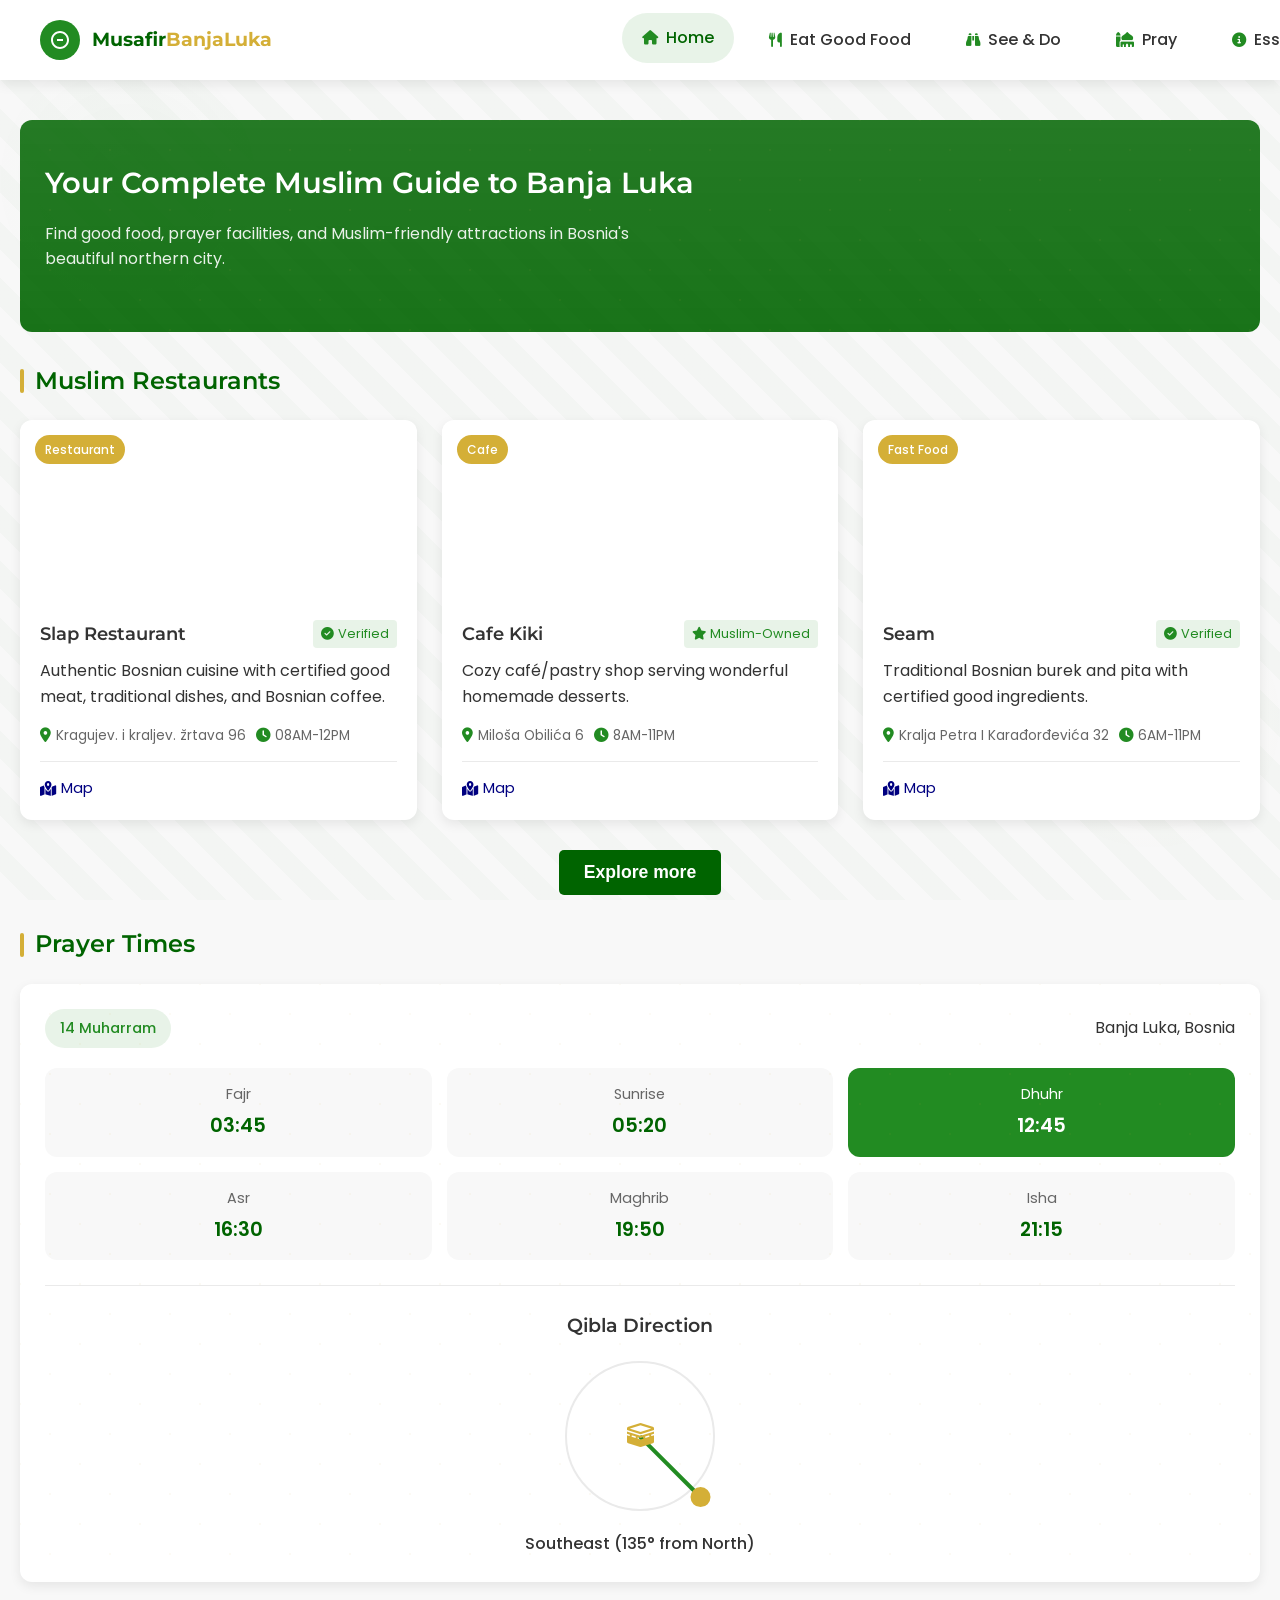
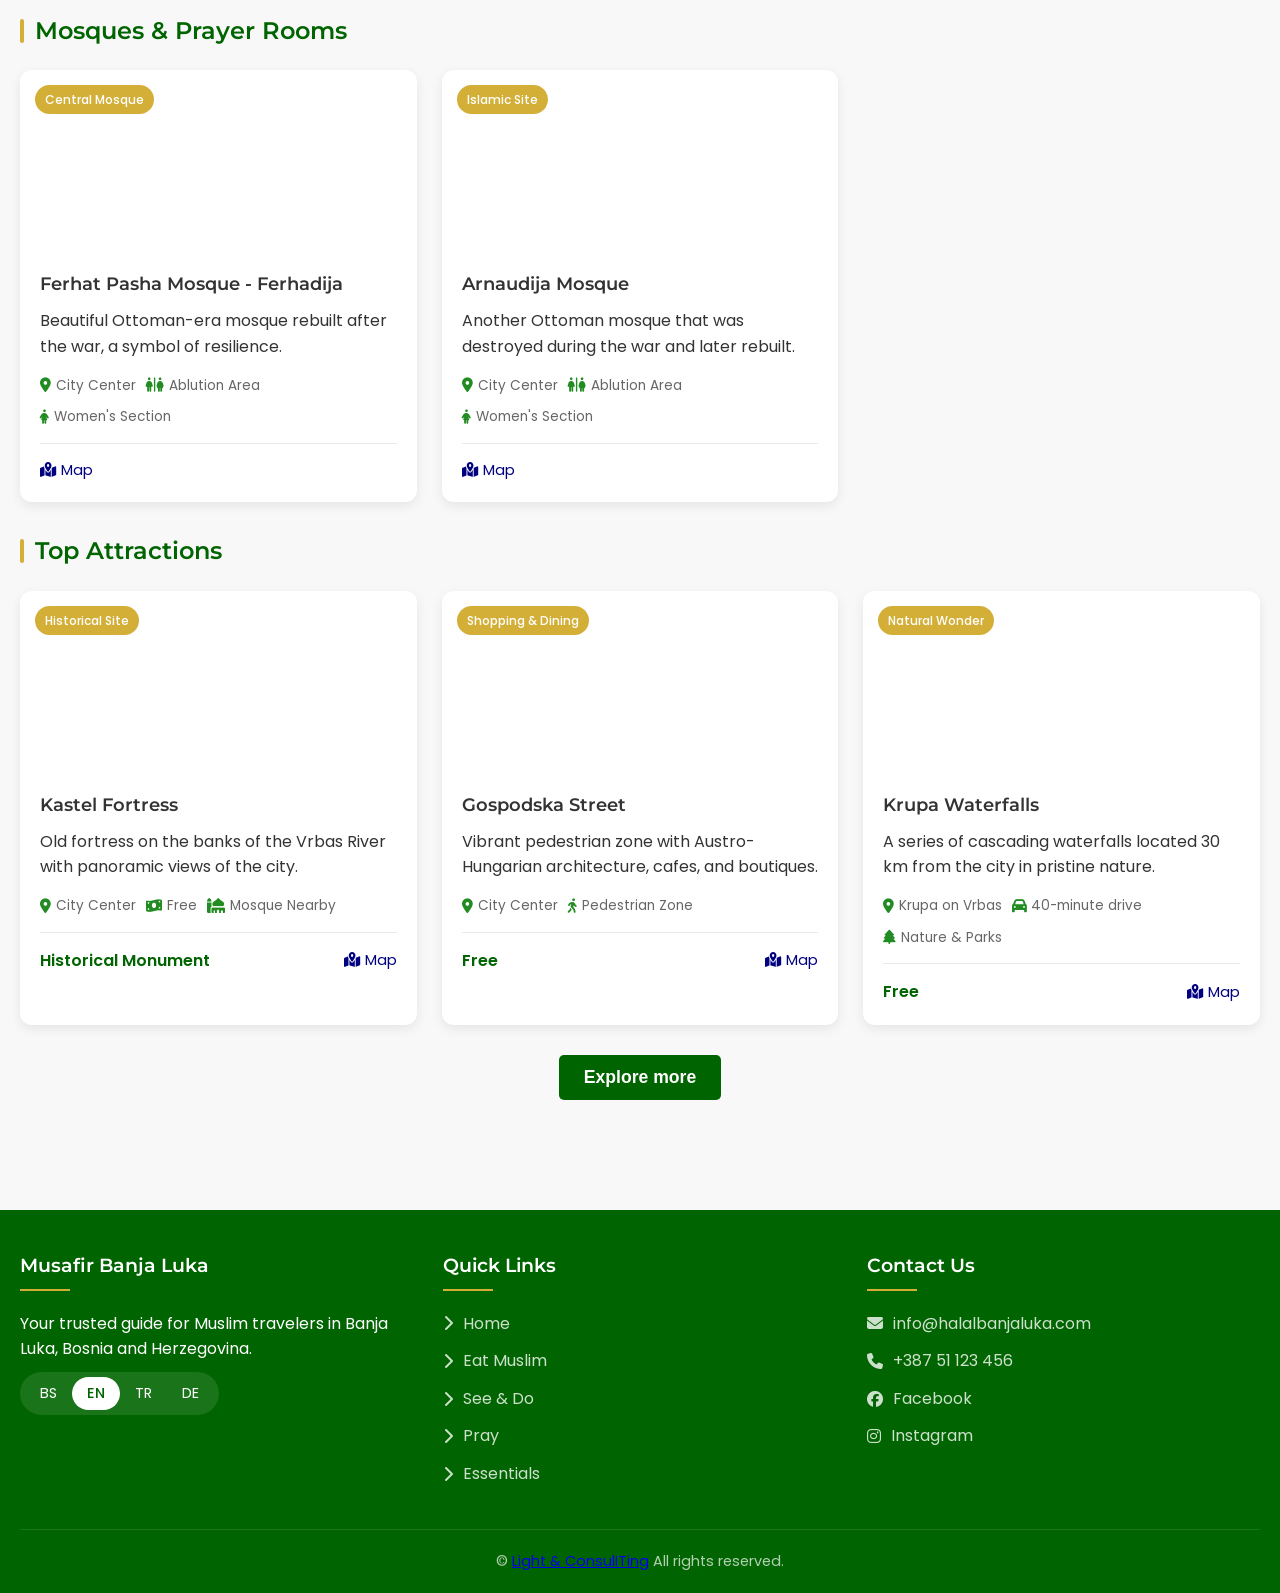
==== commit 1d57cc6c: "navbar fix, prayer times added" ====
--- a/index.html
+++ b/index.html
@@ -4,7 +4,7 @@
 <head>
     <meta charset="UTF-8" />
     <meta name="viewport" content="width=device-width, initial-scale=1.0" />
-    <title>Halal Banja Luka - Guide for Muslim Travelers</title>
+    <title>Musafir Banja Luka - Guide for Muslim Travelers</title>
     <link rel="stylesheet" href="https://cdnjs.cloudflare.com/ajax/libs/font-awesome/6.4.0/css/all.min.css" />
     <link
         href="https://fonts.googleapis.com/css2?family=Poppins:wght@300;400;500;600;700&family=Montserrat:wght@400;500;600;700&display=swap"
@@ -20,7 +20,7 @@
             <div class="header-content">
                 <div class="logo">
                     <div class="logo-icon"></div>
-                    <div class="logo-text">Halal<span>BanjaLuka</span></div>
+                    <div class="logo-text">Musafir<span>BanjaLuka</span></div>
                 </div>
                 <button class="nav-toggle" id="navToggle">
                     <i class="fas fa-bars"></i>
@@ -29,7 +29,8 @@
                     <ul class="nav-links">
                         <li><a href="#" class="nav-link active" data-page="home"><i class="fas fa-home"></i> Home</a>
                         </li>
-                        <li><a href="#" class="nav-link" data-page="eat"><i class="fas fa-utensils"></i> Eat Halal</a>
+                        <li><a href="#" class="nav-link" data-page="eat"><i class="fas fa-utensils"></i> Eat Good
+                                Food</a>
                         </li>
                         <li><a href="#" class="nav-link" data-page="see"><i class="fas fa-binoculars"></i> See & Do</a>
                         </li>
@@ -49,15 +50,15 @@
             <div class="container">
                 <div class="hero">
                     <div class="islamic-pattern"></div>
-                    <h1 data-i18n="home_title">Your Complete Halal Guide to Banja Luka</h1>
-                    <p data-i18n="home_subtitle">Find halal food, prayer facilities, and Muslim-friendly attractions in
+                    <h1 data-i18n="home_title">Your Complete Muslim Guide to Banja Luka</h1>
+                    <p data-i18n="home_subtitle">Find good food, prayer facilities, and Muslim-friendly attractions in
                         Bosnia's beautiful
                         northern city.</p>
                 </div>
 
                 <!-- Halal Restaurants Section (3 cards) -->
                 <div class="section-header">
-                    <h2>Halal Restaurants</h2>
+                    <h2 data-i18n="restaurants">Good Restaurants</h2>
                 </div>
 
                 <div class="card-grid">
@@ -73,7 +74,7 @@
                                 <div class="verification"><i class="fas fa-check-circle"></i> <span
                                         data-i18n="verified">Verified</span></div>
                             </div>
-                            <p data-i18n="res_desc_slap"> Authentic Bosnian cuisine with certified halal meats,
+                            <p data-i18n="res_desc_slap"> Authentic Bosnian cuisine with certified good meats,
                                 traditional
                                 dishes and Bosnian
                                 coffee.</p>
@@ -101,7 +102,7 @@
                                 <div class="verification"><i class="fas fa-star"></i> <span
                                         data-i18n="muslim_owned">Muslim-Owned</span></div>
                             </div>
-                            <p data-i18n="res_desc_kiki">Cozy cafe serving halal pastries, Bosnian coffee, and light
+                            <p data-i18n="res_desc_kiki">Cozy cafe serving good pastries, Bosnian coffee, and light
                                 meals.</p>
                             <div class="card-details">
                                 <div class="card-detail"><i class="fas fa-map-marker-alt"></i> Miloša Obilića 6</div>
@@ -126,7 +127,7 @@
                                 <div class="verification"><i class="fas fa-check-circle"></i> <span
                                         data-i18n="verified">Verified</span></div>
                             </div>
-                            <p data-i18n="res_desc_seam">Traditional Bosnian burek and pita with certified halal
+                            <p data-i18n="res_desc_seam">Traditional Bosnian burek and pita with good
                                 ingredients.</p>
                             <div class="card-details">
                                 <div class="card-detail"><i class="fas fa-map-marker-alt"></i> Kralja Petra I
@@ -374,12 +375,12 @@
                 <div class="hero"
                     style="background-image: linear-gradient(rgba(0, 100, 0, 0.85), rgba(0, 100, 0, 0.9)), url('https://images.unsplash.com/photo-1565299624946-b28f40a0ae38?ixlib=rb-4.0.3&auto=format&fit=crop&w=1200&q=80');">
                     <div class="islamic-pattern"></div>
-                    <h1>Halal Dining in Banja Luka</h1>
-                    <p>Discover certified halal restaurants, cafes and food stores across the city</p>
+                    <h1>Muslim Dining in Banja Luka</h1>
+                    <p>Discover certified good restaurants, cafes and food stores across the city</p>
                 </div>
 
                 <div class="section-header">
-                    <h2>Halal Food Places</h2>
+                    <h2>Muslim Food Places</h2>
                 </div>
 
                 <div class="card-grid">
@@ -396,7 +397,7 @@
                                         data-i18n="verified">Verified</span>
                                 </div>
                             </div>
-                            <p data-i18n="res_desc_slap"> Authentic Bosnian cuisine with certified halal meats,
+                            <p data-i18n="res_desc_slap"> Authentic Bosnian cuisine with certified good meats,
                                 traditional
                                 dishes and Bosnian
                                 coffee.</p>
@@ -425,7 +426,7 @@
                                         data-i18n="muslim_owned">Muslim-Owned</span>
                                 </div>
                             </div>
-                            <p data-i18n="res_desc_kiki">Cozy cafe serving halal pastries, Bosnian coffee, and light
+                            <p data-i18n="res_desc_kiki">Cozy cafe serving good pastries, Bosnian coffee, and light
                                 meals.</p>
                             <div class="card-details">
                                 <div class="card-detail"><i class="fas fa-map-marker-alt"></i> Miloša Obilića 6</div>
@@ -451,7 +452,7 @@
                                         data-i18n="verified">Verified</span>
                                 </div>
                             </div>
-                            <p data-i18n="res_desc_seam">Traditional Bosnian burek and pita with certified halal
+                            <p data-i18n="res_desc_seam">Traditional Bosnian burek and pita with certified good
                                 ingredients.</p>
                             <div class="card-details">
                                 <div class="card-detail"><i class="fas fa-map-marker-alt"></i> Kralja Petra I
@@ -479,7 +480,7 @@
                                     data-i18n="muslim_owned">Muslim-Owned</span>
                             </div>
                         </div>
-                        <p data-i18n="res_desc_iriskic">Trusted halal butcher offering high-quality fresh meats, owned
+                        <p data-i18n="res_desc_iriskic">Trusted butcher offering high-quality fresh meats, owned
                             by a local Muslim
                             family.</p>
                         <div class="card-details">
@@ -508,7 +509,7 @@
                                     data-i18n="muslim_owned">Muslim-Owned</span>
                             </div>
                         </div>
-                        <p data-i18n="res_desc_daninoc">Family-run halal bakery known for its fresh bread, clean
+                        <p data-i18n="res_desc_daninoc">Family-run bakery known for its fresh bread, clean
                             service, and strong
                             Islamic values.</p>
                         <div class="card-details">
@@ -565,7 +566,7 @@
                                     data-i18n="verified_meat">Verified
                                     Meat</span></div>
                         </div>
-                        <p data-i18n="res_desc_podlipom">Ćevapi and grilled dishes prepared with halal-certified meat
+                        <p data-i18n="res_desc_podlipom">Ćevapi and grilled dishes prepared with good meat
                             from Mesnica
                             Iriskic. *Note: Alcohol is served on premises.*</p>
                         <div class="card-details">
@@ -594,7 +595,7 @@
                             <div class="verification"><i class="fas fa-star"></i> <span
                                     data-i18n="muslim_friendly">Muslim-Friendly</span></div>
                         </div>
-                        <p data-i18n="res_desc_tesnjak">Local halal-friendly butcher with attached fast food service.
+                        <p data-i18n="res_desc_tesnjak">Local muslim-friendly butcher with attached fast food service.
                             Less frequented
                             but a solid option.</p>
                         <div class="card-details">
@@ -623,7 +624,7 @@
                                     data-i18n="muslim_friendly">Muslim-Friendly</span></div>
                         </div>
                         <p data-i18n="res_desc_biser">A little outside the city center, this bakery offers
-                            halal-friendly pastries and
+                            muslim-friendly pastries and
                             snacks, open 24/7.</p>
                         <div class="card-details">
                             <div class="card-detail"><i class="fas fa-map-marker-alt"></i> Banja Luka</div>
@@ -801,7 +802,7 @@
                                     <p data-i18n="rafting">Rafting Tours Available</p>
                                 </div>
                                 <div class="card-detail"><i class="fas fa-utensils"></i>
-                                    <p data-i18n="halal_picnic">Halal Picnic Areas</p>
+                                    <p data-i18n="halal_picnic">Picnic Areas</p>
                                 </div>
                             </div>
                             <div class="card-footer">
@@ -1105,9 +1106,9 @@
         <div class="container">
             <div class="footer-content">
                 <div class="footer-section">
-                    <h3>Halal Banja Luka</h3>
+                    <h3>Musafir Banja Luka</h3>
                     <p data-i18n="footer_about">Your trusted guide for Muslim travelers in Banja Luka, Bosnia and
-                        Herzegovina. Find halal food,
+                        Herzegovina. Find good food,
                         prayer facilities, and Muslim-friendly attractions.</p>
                     <div class="language-selector">
                         <div class="lang-option" data-lang="bs">BS</div>
@@ -1123,7 +1124,7 @@
                                 <p data-i18n="nav_home">Home</p>
                             </a></li>
                         <li><a href="#" data-page="eat"><i class="fas fa-chevron-right"></i>
-                                <p data-i18n="nav_eat">Eat Halal</p>
+                                <p data-i18n="nav_eat">Eat</p>
                             </a></li>
                         <li><a href="#" data-page="see"><i class="fas fa-chevron-right"></i>
                                 <p data-i18n="nav_see">See & Do</p>
--- a/style.css
+++ b/style.css
@@ -18,7 +18,190 @@
   padding: 0;
   box-sizing: border-box;
 }
-
+.card-grid {
+  display: grid;
+  grid-template-columns: repeat(auto-fill, minmax(280px, 1fr));
+  gap: 20px;
+}
+@media (min-width: 1024px) {
+  .desktop-container {
+    display: flex;
+    max-width: 1400px;
+    margin: 0 auto;
+    padding: 0 20px;
+  }
+
+  .desktop-sidebar {
+    width: var(--sidebar-width);
+    padding: 30px 20px;
+    position: sticky;
+    top: 80px;
+    height: calc(100vh - 100px);
+    overflow-y: auto;
+    background: rgba(255, 255, 255, 0.9);
+    border-radius: var(--border-radius);
+    box-shadow: var(--shadow);
+    margin-right: 30px;
+    flex-shrink: 0;
+  }
+
+  .content-wrapper {
+    flex: 1;
+    max-width: calc(100% - var(--sidebar-width) - 30px);
+  }
+
+  .sidebar-nav {
+    list-style: none;
+    margin-bottom: 30px;
+  }
+
+  .sidebar-nav li {
+    margin-bottom: 10px;
+  }
+
+  .sidebar-link {
+    display: flex;
+    align-items: center;
+    padding: 12px 20px;
+    border-radius: 8px;
+    color: var(--text-dark);
+    text-decoration: none;
+    font-weight: 500;
+    transition: var(--transition);
+  }
+
+  .sidebar-link i {
+    margin-right: 15px;
+    width: 24px;
+    text-align: center;
+    color: var(--primary-green);
+  }
+
+  .sidebar-link:hover,
+  .sidebar-link.active {
+    background: rgba(34, 139, 34, 0.1);
+    color: var(--deep-green);
+  }
+
+  .prayer-widget {
+    background: rgba(255, 255, 255, 0.7);
+    border-radius: var(--border-radius);
+    padding: 20px;
+    box-shadow: var(--shadow);
+  }
+
+  .content-columns {
+    display: flex;
+    gap: 30px;
+    margin-top: 30px;
+  }
+
+  .column {
+    flex: 1;
+  }
+
+  .hero {
+    padding: 60px 40px;
+    border-radius: 20px;
+  }
+
+  .hero h1 {
+    font-size: 2.5rem;
+    max-width: 700px;
+  }
+
+  .hero p {
+    font-size: 1.2rem;
+    max-width: 700px;
+  }
+
+  .section-header h2 {
+    font-size: 1.8rem;
+    padding-left: 20px;
+  }
+
+  .section-header h2::before {
+    height: 30px;
+    width: 6px;
+  }
+
+  .card-grid {
+    display: grid;
+    grid-template-columns: repeat(3, minmax(280px, 1fr)) !important;
+    gap: 25px;
+    justify-content: center; /* centers them in the grid */
+  }
+
+  .card-img {
+    height: 200px;
+  }
+
+  .essentials-grid {
+    display: grid;
+    grid-template-columns: repeat(3, 1fr);
+    gap: 20px;
+    margin-top: 20px;
+  }
+
+  .essential-card {
+    background: var(--white);
+    border-radius: var(--border-radius);
+    padding: 25px 20px;
+    text-align: center;
+    box-shadow: var(--shadow);
+    transition: var(--transition);
+  }
+
+  .essential-card:hover {
+    transform: translateY(-5px);
+  }
+
+  .essential-card i {
+    font-size: 2.5rem;
+    color: var(--primary-green);
+    margin-bottom: 15px;
+  }
+
+  .essential-card h3 {
+    margin-bottom: 10px;
+    color: var(--deep-green);
+  }
+
+  .essential-card p {
+    color: var(--text-light);
+    font-size: 0.95rem;
+  }
+
+  .explore-more-btn {
+    max-width: 300px;
+    padding: 15px 30px;
+    font-size: 1.1rem;
+  }
+
+  .footer-content {
+    grid-template-columns: repeat(3, 1fr);
+    gap: 50px;
+  }
+}
+
+/* Tablet Layout */
+@media (min-width: 768px) and (max-width: 1023px) {
+  .hero {
+    padding: 50px 30px;
+  }
+
+  .hero h1 {
+    font-size: 2rem;
+  }
+
+  .card-grid {
+    grid-template-columns: repeat(3, minmax(280px, 1fr)) !important;
+  }
+
+  .prayer-times {
+    grid-template-columns: repeat(3, 1fr);
+  }
+}
 body {
   font-family: "Poppins", sans-serif;
   background-color: var(--cream);
@@ -169,7 +352,6 @@
 
 .nav-links a i {
   margin-right: 15px;
-  width: 24px;
   text-align: center;
   color: var(--primary-green);
 }
@@ -297,11 +479,6 @@
 }
 
 /* Cards */
-.card-grid {
-  display: grid;
-  grid-template-columns: repeat(auto-fill, minmax(280px, 1fr));
-  gap: 20px;
-}
 
 .card {
   background: var(--white);
@@ -671,6 +848,12 @@
 
 /* Responsive */
 @media (min-width: 768px) {
+  .header-content {
+    padding: 15px 20px;
+    max-width: 1400px;
+    margin: 0 auto;
+  }
+
   .nav-toggle {
     display: none;
   }
@@ -681,36 +864,57 @@
     height: auto;
     background: transparent;
     box-shadow: none;
+    flex: 1; /* Allow nav to take available space */
+    display: flex;
+    justify-content: center; /* Align nav to the right */
+    max-width: none;
+    margin-left: 350px;
   }
 
   .nav-links {
     display: flex;
     padding: 0;
+    margin: 0;
+    align-items: center;
+    width: auto; /* Remove width constraint */
+    gap: 10px; /* Add gap between nav items */
   }
 
   .nav-links li {
     border: none;
+    width: auto; /* Remove width constraint */
+    flex-shrink: 0; /* Prevent nav items from shrinking */
   }
 
   .nav-links a {
-    padding: 10px 15px;
-    border-radius: 30px;
-  }
-
-  .mobile-nav {
-    display: none;
-  }
-
-  .hero h1 {
-    font-size: 2.2rem;
-  }
-
-  .prayer-times {
-    grid-template-columns: repeat(6, 1fr);
-  }
-
-  .section-header h2 {
-    font-size: 1.8rem;
+    padding: 12px 16px;
+    border-radius: 25px;
+    font-size: 0.95rem;
+    white-space: nowrap;
+    transition: all 0.3s ease;
+  }
+
+  .nav-links a:hover,
+  .nav-links a.active {
+    background: rgba(34, 139, 34, 0.1);
+    color: var(--deep-green);
+    transform: translateY(-2px);
+  }
+
+  .nav-links a i {
+    margin-right: 8px;
+    font-size: 0.9rem;
+  }
+}
+
+@media (min-width: 1200px) {
+  .nav-links a {
+    padding: 12px 20px;
+    font-size: 1rem;
+  }
+
+  .nav-links {
+    gap: 15px;
   }
 }
 
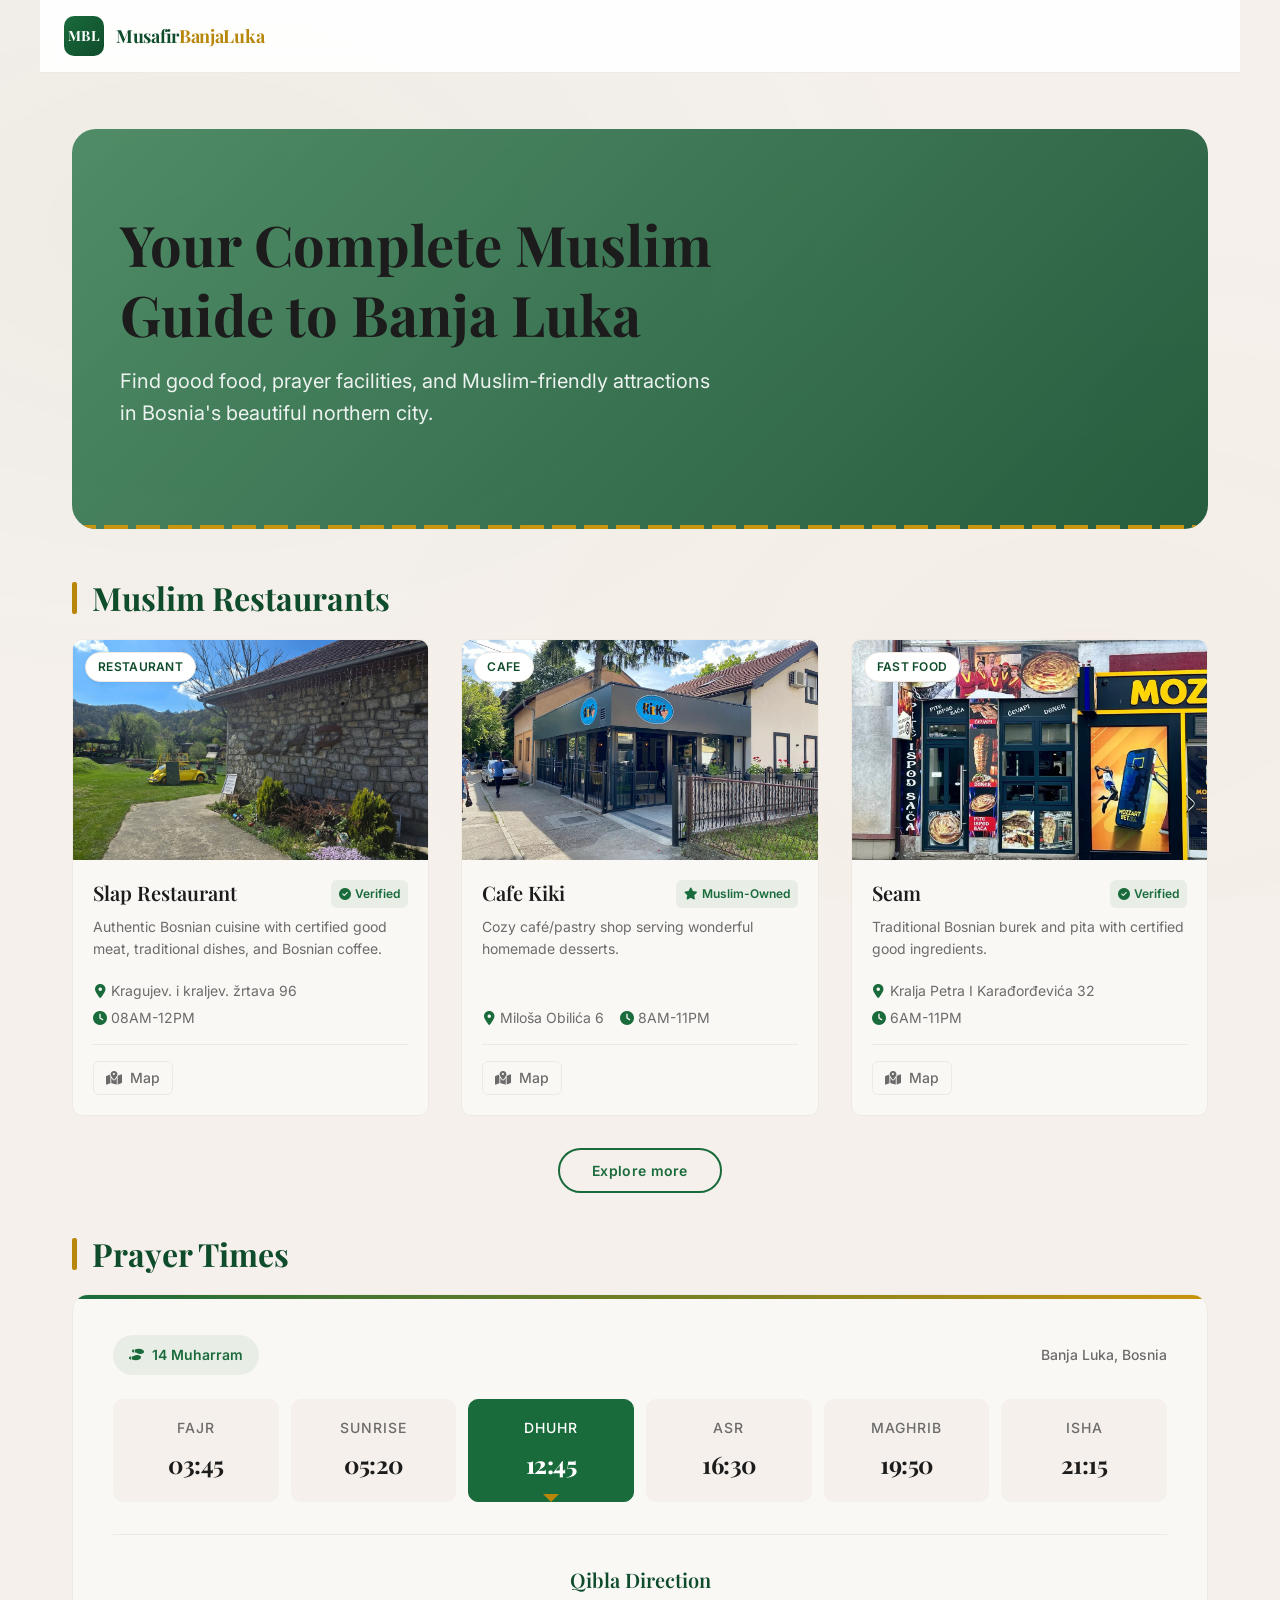
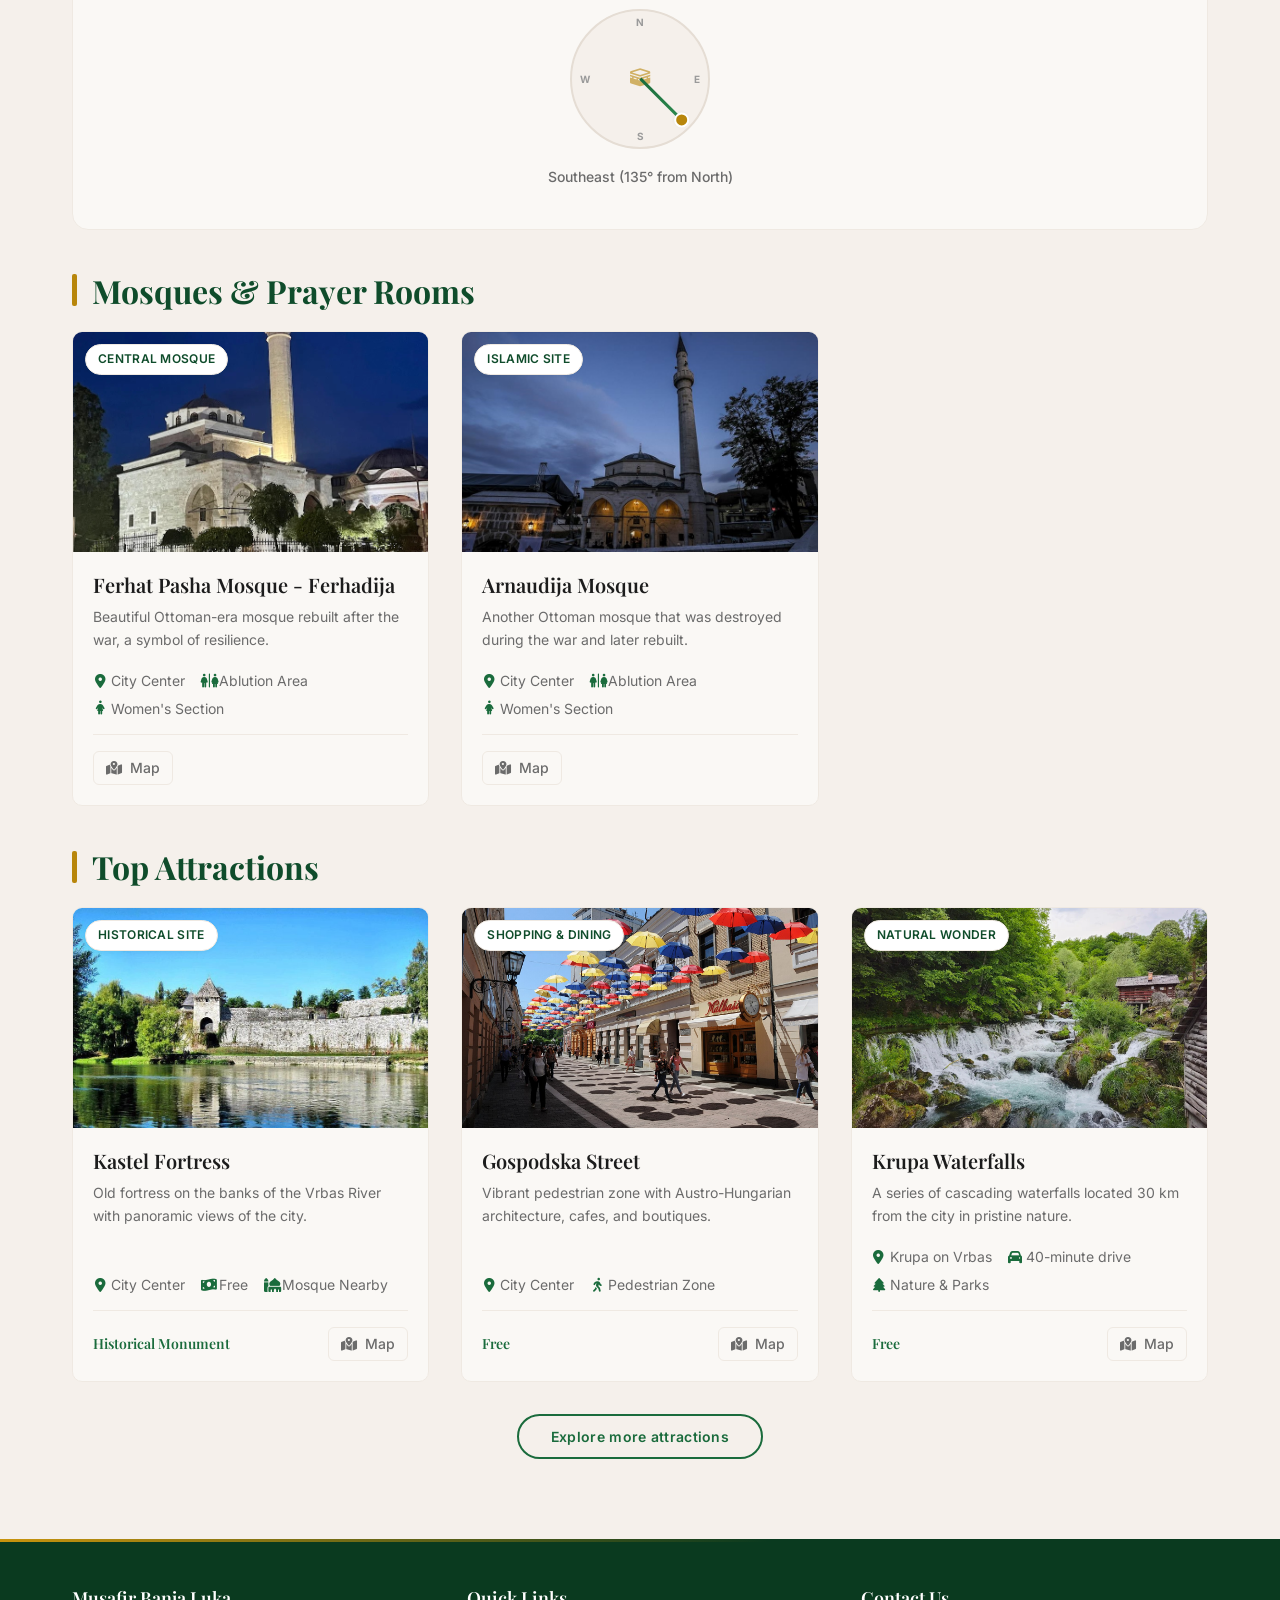
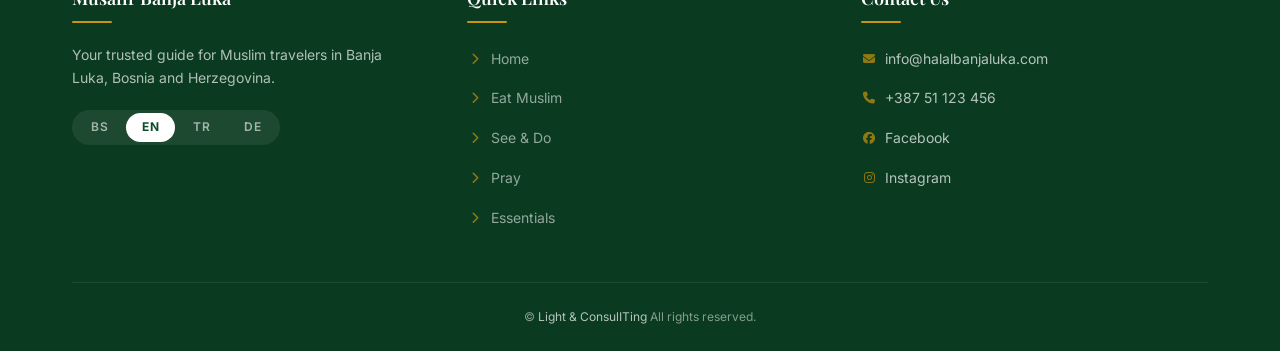
==== commit 1c4592ff: "improved ui, added pictures" ====
--- a/index.html
+++ b/index.html
@@ -6,42 +6,48 @@
     <meta name="viewport" content="width=device-width, initial-scale=1.0" />
     <title>Musafir Banja Luka - Guide for Muslim Travelers</title>
     <link rel="stylesheet" href="https://cdnjs.cloudflare.com/ajax/libs/font-awesome/6.4.0/css/all.min.css" />
+    <link rel="preconnect" href="https://fonts.googleapis.com" />
+    <link rel="preconnect" href="https://fonts.gstatic.com" crossorigin />
     <link
-        href="https://fonts.googleapis.com/css2?family=Poppins:wght@300;400;500;600;700&family=Montserrat:wght@400;500;600;700&display=swap"
+        href="https://fonts.googleapis.com/css2?family=Playfair+Display:ital,wght@0,400;0,600;0,700;1,400&family=Inter:wght@300;400;500;600;700&display=swap"
         rel="stylesheet" />
     <link rel="stylesheet" href="style.css" />
 
 </head>
 
 <body>
-    <!-- Header -->
-    <header>
-        <div class="container">
-            <div class="header-content">
-                <div class="logo">
-                    <div class="logo-icon"></div>
-                    <div class="logo-text">Musafir<span>BanjaLuka</span></div>
-                </div>
-                <button class="nav-toggle" id="navToggle">
-                    <i class="fas fa-bars"></i>
-                </button>
-                <nav id="mainNav">
-                    <ul class="nav-links">
-                        <li><a href="#" class="nav-link active" data-page="home"><i class="fas fa-home"></i> Home</a>
-                        </li>
-                        <li><a href="#" class="nav-link" data-page="eat"><i class="fas fa-utensils"></i> Eat Good
-                                Food</a>
-                        </li>
-                        <li><a href="#" class="nav-link" data-page="see"><i class="fas fa-binoculars"></i> See & Do</a>
-                        </li>
-                        <li><a href="#" class="nav-link" data-page="pray"><i class="fas fa-mosque"></i> Pray</a></li>
-                        <li><a href="#" class="nav-link" data-page="essentials"><i class="fas fa-info-circle"></i>
-                                Essentials</a></li>
-                    </ul>
-                </nav>
+    <!-- Header Wrapper (header + nav on desktop) -->
+    <div class="header-wrapper">
+        <header>
+            <div class="container">
+                <div class="header-content">
+                    <div class="logo">
+                        <div class="logo-icon">MBL</div>
+                        <div class="logo-text">Musafir<span>BanjaLuka</span></div>
+                    </div>
+                    <button class="nav-toggle" id="navToggle">
+                        <i class="fas fa-bars"></i>
+                    </button>
+                </div>
             </div>
-        </div>
-    </header>
+        </header>
+
+        <!-- Navigation -->
+        <nav id="mainNav">
+            <ul class="nav-links">
+                <li><a href="#" class="nav-link active" data-page="home"><i class="fas fa-home"></i> Home</a>
+                </li>
+                <li><a href="#" class="nav-link" data-page="eat"><i class="fas fa-utensils"></i> Eat Good
+                        Food</a>
+                </li>
+                <li><a href="#" class="nav-link" data-page="see"><i class="fas fa-binoculars"></i> See & Do</a>
+                </li>
+                <li><a href="#" class="nav-link" data-page="pray"><i class="fas fa-mosque"></i> Pray</a></li>
+                <li><a href="#" class="nav-link" data-page="essentials"><i class="fas fa-info-circle"></i>
+                        Essentials</a></li>
+            </ul>
+        </nav>
+    </div>
 
     <!-- Main Content -->
     <main>
@@ -49,7 +55,6 @@
         <div class="page active" id="home">
             <div class="container">
                 <div class="hero">
-                    <div class="islamic-pattern"></div>
                     <h1 data-i18n="home_title">Your Complete Muslim Guide to Banja Luka</h1>
                     <p data-i18n="home_subtitle">Find good food, prayer facilities, and Muslim-friendly attractions in
                         Bosnia's beautiful
@@ -64,8 +69,7 @@
                 <div class="card-grid">
                     <!-- Restaurant 1 -->
                     <div class="card">
-                        <div class="card-img"
-                            style="background-image: url('https://lh3.googleusercontent.com/gps-cs-s/AC9h4np2XaVT0OUysyIzg1BjsdomARE95PhNv-x8VXWbAz_TC9DUg1BiZJP6EwBX4eJI4n3eqR2aJW5_ko_fvab7Lulw5VLVEaTSzWLqnMizc_VabGU1-30JuDSRCE6G2E2tn1x9hGHW=s680-w680-h510-rw');">
+                        <div class="card-img" style="background-image: url('images/slap.jpg');">
                             <div class="card-badge">Restaurant</div>
                         </div>
                         <div class="card-content">
@@ -92,8 +96,7 @@
 
                     <!-- Restaurant 2 -->
                     <div class="card">
-                        <div class="card-img"
-                            style="background-image: url('https://lh3.googleusercontent.com/gps-cs-s/AC9h4npeMHJPxyiRxr8J8eM6vgxNUueNlfNJ1pMQivwjKPCK92fuBQHvkDY32BMUintYo76R11qKzEf1G_wCBnsNE5n_sxHTLE5RJADGrHHahrHYui267anLpZjGN5CkErkf6czPlYKC3w=s680-w680-h510-rw');">
+                        <div class="card-img" style="background-image: url('images/kiki.jpg');">
                             <div class="card-badge">Cafe</div>
                         </div>
                         <div class="card-content">
@@ -117,8 +120,7 @@
 
                     <!-- Restaurant 3 -->
                     <div class="card">
-                        <div class="card-img"
-                            style="background-image: url('https://lh3.googleusercontent.com/gps-cs-s/AC9h4np3iZ5yimyxXfU7eGikLROcLQwG8imyQSdcrgBmylRRKVgsAExS14nJRO5nTFQBTj4YCu2GycBD6BR03htp0stzr1yVGQ4cXXso2ZCW1KoYpj69hkeNgqUjYTGfdLsk2C31AiR6AA=s680-w680-h510-rw');">
+                        <div class="card-img" style="background-image: url('images/seam.jpg');">
                             <div class="card-badge">Fast Food</div>
                         </div>
                         <div class="card-content">
@@ -152,7 +154,6 @@
                 </div>
 
                 <div class="prayer-container">
-                    <div class="islamic-pattern"></div>
                     <div class="prayer-header">
                         <div class="hijri-date">14 Muharram </div>
                         <div>Banja Luka, Bosnia</div>
@@ -189,6 +190,10 @@
                         <h3 data-i18n="qibla">Qibla Direction</h3>
                         <div class="qibla-compass">
                             <div class="compass-circle">
+                                <span class="compass-label label-n">N</span>
+                                <span class="compass-label label-s">S</span>
+                                <span class="compass-label label-e">E</span>
+                                <span class="compass-label label-w">W</span>
                                 <div class="compass-needle"></div>
                                 <div class="kaaba-icon"><i class="fas fa-kaaba"></i></div>
                             </div>
@@ -205,8 +210,7 @@
                 <div class="card-grid">
                     <!-- Mosque 1 -->
                     <div class="card">
-                        <div class="card-img"
-                            style="background-image: url('https://lh3.googleusercontent.com/gps-cs-s/AC9h4nrM9YgHdoUhkThGBmbW7D5elQ_I9_4v1FPPCZGQIAKcJotAKbowpb4CWDsE46WGE5Pe6kzxw58gUJcpnmqtyhLreYtktKhBuNixGu-HbaV1uOSo75bHZg3Jm4KmKuvNC4zfEVvVGg=s680-w680-h510-rw');">
+                        <div class="card-img" style="background-image: url('images/ferhadija.jpg');">
                             <div class="card-badge" data-i18n="main_mosque">Main Mosque</div>
                         </div>
                         <div class="card-content">
@@ -236,8 +240,7 @@
 
                     <!-- Mosque 2 -->
                     <div class="card">
-                        <div class="card-img"
-                            style="background-image: url('https://cdnuploads.aa.com.tr/uploads/Contents/2024/05/06/thumbs_b_c_bb5af744561bbd19d4744b953f0370a7.jpg?v=215340');">
+                        <div class="card-img" style="background-image: url('images/arnaudija-mosque.jpg');">
                             <div class="card-badge">Islamic Site</div>
                         </div>
                         <div class="card-content">
@@ -277,8 +280,7 @@
                 <div class="card-grid">
                     <!-- Attraction 1 -->
                     <div class="card">
-                        <div class="card-img"
-                            style="background-image: url('https://lh3.googleusercontent.com/gps-cs-s/AC9h4npV7S8pnQbdhykVFJ_nrcqsMZ6Xv15l3AKUbkBUiyLxHiz7_i-ffqJsJbjXGEZRRpr3F-iuzdwDatfJB2aBaf_zTvx399HHrxFTaV2zg23jOSZGIbZcRwMeEJ3o2XvdK8-29VtWZwGXv6vU=s680-w680-h510-rw');">
+                        <div class="card-img" style="background-image: url('images/kastel.jpg');">
                             <div class="card-badge">Historical Site</div>
                         </div>
                         <div class="card-content">
@@ -308,8 +310,7 @@
 
                     <!-- Attraction 2 -->
                     <div class="card">
-                        <div class="card-img"
-                            style="background-image: url('https://upload.wikimedia.org/wikipedia/commons/thumb/9/91/NKD_013_gospodska_ulica_banja_luka_%282%29.jpg/1280px-NKD_013_gospodska_ulica_banja_luka_%282%29.jpg');">
+                        <div class="card-img" style="background-image: url('images/gospodska-street.jpg');">
                             <div class="card-badge">Shopping & Dining</div>
                         </div>
                         <div class="card-content">
@@ -333,8 +334,7 @@
 
                     <!-- Attraction 3 -->
                     <div class="card">
-                        <div class="card-img"
-                            style="background-image: url('https://lh3.googleusercontent.com/gps-cs-s/AC9h4nqGnlxVLvCP-mwnSlNWKXhLS3-75LatbjAemN4sFbpZw5xUBa0HIY0BHNa5Kya1csWWMAG29LmKFiOx-JOrtWj6cT-JvGHjLxYttAaWB6bg_BNYLsBq4eS_pevVgyUR-WCf6eHQVw=s680-w680-h510-rw');">
+                        <div class="card-img" style="background-image: url('images/krupa.jpg');">
                             <div class="card-badge">Natural Wonder</div>
                         </div>
                         <div class="card-content">
@@ -364,7 +364,7 @@
                 </div>
 
                 <!-- Explore More Button for Attractions -->
-                <button class="explore-more-btn" data-i18n="explore_restaurants" data-page="see">Explore More
+                <button class="explore-more-btn" data-i18n="explore_attractions" data-page="see">Explore More
                     Attractions</button>
             </div>
         </div>
@@ -373,8 +373,7 @@
         <div class="page" id="eat">
             <div class="container">
                 <div class="hero"
-                    style="background-image: linear-gradient(rgba(0, 100, 0, 0.85), rgba(0, 100, 0, 0.9)), url('https://images.unsplash.com/photo-1565299624946-b28f40a0ae38?ixlib=rb-4.0.3&auto=format&fit=crop&w=1200&q=80');">
-                    <div class="islamic-pattern"></div>
+                    style="background-image: linear-gradient(135deg, rgba(26,107,60,0.75) 0%, rgba(15,76,43,0.9) 100%), url('images/hero-eat.jpg');">
                     <h1>Muslim Dining in Banja Luka</h1>
                     <p>Discover certified good restaurants, cafes and food stores across the city</p>
                 </div>
@@ -386,8 +385,7 @@
                 <div class="card-grid">
                     <!-- Restaurant 1 -->
                     <div class="card">
-                        <div class="card-img"
-                            style="background-image: url('https://lh3.googleusercontent.com/gps-cs-s/AC9h4np2XaVT0OUysyIzg1BjsdomARE95PhNv-x8VXWbAz_TC9DUg1BiZJP6EwBX4eJI4n3eqR2aJW5_ko_fvab7Lulw5VLVEaTSzWLqnMizc_VabGU1-30JuDSRCE6G2E2tn1x9hGHW=s680-w680-h510-rw');">
+                        <div class="card-img" style="background-image: url('images/slap.jpg');">
                             <div class="card-badge">Restaurant</div>
                         </div>
                         <div class="card-content">
@@ -415,8 +413,7 @@
 
                     <!-- Restaurant 2 -->
                     <div class="card">
-                        <div class="card-img"
-                            style="background-image: url('https://lh3.googleusercontent.com/gps-cs-s/AC9h4npeMHJPxyiRxr8J8eM6vgxNUueNlfNJ1pMQivwjKPCK92fuBQHvkDY32BMUintYo76R11qKzEf1G_wCBnsNE5n_sxHTLE5RJADGrHHahrHYui267anLpZjGN5CkErkf6czPlYKC3w=s680-w680-h510-rw');">
+                        <div class="card-img" style="background-image: url('images/kiki.jpg');">
                             <div class="card-badge">Cafe</div>
                         </div>
                         <div class="card-content">
@@ -441,8 +438,7 @@
 
                     <!-- Restaurant 3 -->
                     <div class="card">
-                        <div class="card-img"
-                            style="background-image: url('https://lh3.googleusercontent.com/gps-cs-s/AC9h4np3iZ5yimyxXfU7eGikLROcLQwG8imyQSdcrgBmylRRKVgsAExS14nJRO5nTFQBTj4YCu2GycBD6BR03htp0stzr1yVGQ4cXXso2ZCW1KoYpj69hkeNgqUjYTGfdLsk2C31AiR6AA=s680-w680-h510-rw');">
+                        <div class="card-img" style="background-image: url('images/seam.jpg');">
                             <div class="card-badge">Fast Food</div>
                         </div>
                         <div class="card-content">
@@ -469,8 +465,7 @@
 
                 <!-- Restaurant 4 -->
                 <div class="card">
-                    <div class="card-img"
-                        style="background-image: url('https://lh3.googleusercontent.com/gps-cs-s/AC9h4nounwpCQtexquczM9De2EbbOHBfDXuaKaq5agWrmFNgRq1WjY-5E931Aa_rJ7IlY3Ezx-KyniUs0atK1_rNsl4L-CrrUR8E9SZJuJ6FbI4KRJAFi_mZBju-QwAMIfBCG3bHBkVm7g=s680-w680-h510-rw');">
+                    <div class="card-img" style="background-image: url('images/iriskic.jpg');">
                         <div class="card-badge">Butcher</div>
                     </div>
                     <div class="card-content">
@@ -498,8 +493,7 @@
 
                 <!-- Restaurant 5 -->
                 <div class="card">
-                    <div class="card-img"
-                        style="background-image: url('https://lh3.googleusercontent.com/gps-cs-s/AC9h4nqnoj3DgC-9PGeecbZTGNkjjDBYvClJrwJam8GG-ibIjRcHHJGMLtFpyxGDwcliD4r6oW6sfTInLW9ADZRmV6j1CwLjDnptZV1vNa2WD0Mo1fQUmwYiLLR7gFFCIYJU97ROZvKu=w289-h312-n-k-no');">
+                    <div class="card-img" style="background-image: url('images/daninoc.jpg');">
                         <div class="card-badge">Bakery</div>
                     </div>
                     <div class="card-content">
@@ -527,8 +521,7 @@
 
                 <!-- Restaurant 6 -->
                 <div class="card">
-                    <div class="card-img"
-                        style="background-image: url('https://lh3.googleusercontent.com/gps-cs-s/AC9h4nqLaYwWl69ohHNxLqiPFKe-VPjHEtCYlOM2te0D93Z9X45hSvSMdhIWzeP1vE3VPYTDXMXbtP9VPz9dxyS95skr2i_toLPusLRu5qOH1CAyrUrtocj2PWXmy1t2TjFLQghH2RQZQA=s680-w680-h510-rw');">
+                    <div class="card-img" style="background-image: url('images/banjalucanka.jpg');">
                         <div class="card-badge">Bakery & Sweets</div>
                     </div>
                     <div class="card-content">
@@ -555,8 +548,7 @@
 
                 <!-- Restaurant 7 -->
                 <div class="card">
-                    <div class="card-img"
-                        style="background-image: url('https://lh3.googleusercontent.com/p/AF1QipOPv0Wrlar3_S3-qiUFQ37hX60TCrWjm3mie4k4=s680-w680-h510-rw');">
+                    <div class="card-img" style="background-image: url('images/pod-lipom.jpg');">
                         <div class="card-badge">Grill</div>
                     </div>
                     <div class="card-content">
@@ -585,8 +577,7 @@
 
                 <!-- Restaurant 8 -->
                 <div class="card">
-                    <div class="card-img"
-                        style="background-image: url('https://lh3.googleusercontent.com/gps-cs-s/AC9h4noriP08VTDKch4A2DX4Qoi56bhuL3Gdi5j3-2O1coNHGHBp0KpGdU_AgQPWKPcULrPZtHOoP8OIoSescrfXDSdEY3fkol1JVk456x_Qga6ZvvPsyLvtj5CrY2jjiN0Bwkrfbmh6ig=s680-w680-h510-rw');">
+                    <div class="card-img" style="background-image: url('images/tesnjak.jpg');">
                         <div class="card-badge">Butcher & Grill</div>
                     </div>
                     <div class="card-content">
@@ -613,8 +604,7 @@
 
                 <!-- Restaurant 9 -->
                 <div class="card">
-                    <div class="card-img"
-                        style="background-image: url('https://lh3.googleusercontent.com/gps-cs-s/AC9h4noWdM_y_0NRw_BO2_OH6Kd4rVFRW2RUnNgCVf8UUzPy_sfmK3sWXOnhXBmFK__WJYzHug_LWeasGL19lRS92ffbhowXrphA-jQldBNU8QsOC_XDDoHF8jyw_6K3hiJK_sRhV3w=s680-w680-h510-rw');">
+                    <div class="card-img" style="background-image: url('images/biser.jpg');">
                         <div class="card-badge">Bakery</div>
                     </div>
                     <div class="card-content">
@@ -646,8 +636,7 @@
         <div class="page" id="see">
             <div class="container">
                 <div class="hero"
-                    style="background-image: linear-gradient(rgba(0, 100, 0, 0.85), rgba(0, 100, 0, 0.9)), url('https://images.unsplash.com/photo-1507699622108-4be3abd695ad?ixlib=rb-4.0.3&auto=format&fit=crop&w=1200&q=80');">
-                    <div class="islamic-pattern"></div>
+                    style="background-image: linear-gradient(135deg, rgba(26,107,60,0.75) 0%, rgba(15,76,43,0.9) 100%), url('images/hero-see.jpg');">
                     <h1>Explore Banja Luka</h1>
                     <p>Discover Islamic sites, historical landmarks, and natural attractions</p>
                 </div>
@@ -659,8 +648,7 @@
                 <div class="card-grid">
                     <!-- Attraction 1 -->
                     <div class="card">
-                        <div class="card-img"
-                            style="background-image: url('https://lh3.googleusercontent.com/gps-cs-s/AC9h4npV7S8pnQbdhykVFJ_nrcqsMZ6Xv15l3AKUbkBUiyLxHiz7_i-ffqJsJbjXGEZRRpr3F-iuzdwDatfJB2aBaf_zTvx399HHrxFTaV2zg23jOSZGIbZcRwMeEJ3o2XvdK8-29VtWZwGXv6vU=s680-w680-h510-rw');">
+                        <div class="card-img" style="background-image: url('images/kastel.jpg');">
                             <div class="card-badge" data-i18n="historical_site">Historical Site</div>
                         </div>
                         <div class="card-content">
@@ -691,8 +679,7 @@
 
                     <!-- Attraction 2 -->
                     <div class="card">
-                        <div class="card-img"
-                            style="background-image: url('https://upload.wikimedia.org/wikipedia/commons/thumb/9/91/NKD_013_gospodska_ulica_banja_luka_%282%29.jpg/1280px-NKD_013_gospodska_ulica_banja_luka_%282%29.jpg');">
+                        <div class="card-img" style="background-image: url('images/gospodska-street.jpg');">
                             <div class="card-badge" data-i18n="shopping_dining">Shopping & Dining</div>
                         </div>
                         <div class="card-content">
@@ -721,8 +708,7 @@
 
                     <!-- Attraction 3 -->
                     <div class="card">
-                        <div class="card-img"
-                            style="background-image: url('https://lh3.googleusercontent.com/gps-cs-s/AC9h4nqGnlxVLvCP-mwnSlNWKXhLS3-75LatbjAemN4sFbpZw5xUBa0HIY0BHNa5Kya1csWWMAG29LmKFiOx-JOrtWj6cT-JvGHjLxYttAaWB6bg_BNYLsBq4eS_pevVgyUR-WCf6eHQVw=s680-w680-h510-rw');">
+                        <div class="card-img" style="background-image: url('images/krupa.jpg');">
                             <div class="card-badge" data-i18n="natural_wonder">Natural Wonder</div>
                         </div>
                         <div class="card-content">
@@ -753,8 +739,7 @@
 
                     <!-- Attraction 4 -->
                     <div class="card">
-                        <div class="card-img"
-                            style="background-image: url('https://encrypted-tbn0.gstatic.com/images?q=tbn:ANd9GcSTWaj4NVQSkgAeTh5UiTc1ASc_SD1iSVixjg&s');">
+                        <div class="card-img" style="background-image: url('images/park-mladen.jpg');">
                             <div class="card-badge" data-i18n="urban_park">Urban Park</div>
                         </div>
                         <div class="card-content">
@@ -783,8 +768,7 @@
 
                     <!-- Attraction 5 -->
                     <div class="card">
-                        <div class="card-img"
-                            style="background-image: url('https://lh3.googleusercontent.com/gps-cs-s/AC9h4npXUI101Mssmi9a646WNdp8FZgvX7VJ8hAzv5dO_Ei7JX-Cda09pl5m5iS32d5_xqfTfaE1Mmqnmm-HAYCs57ae5boNq4_hob-CzUDR7-zsIYWu9J5s89LqGg9_vmiMtv7iIV-qsg=s680-w680-h510-rw');">
+                        <div class="card-img" style="background-image: url('images/kanjon_tijesno.jpg');">
                             <div class="card-badge" data-i18n="natural_adventure">Natural Adventure</div>
                         </div>
                         <div class="card-content">
@@ -816,8 +800,7 @@
 
                     <!-- Attraction 6 -->
                     <div class="card">
-                        <div class="card-img"
-                            style="background-image: url('https://lll.ba/wp-content/uploads/2023/05/Banj-Hill-Banj-Brdo-Banja-Luka-Bosnia-Herzegovina-lll.ba-@marko_edge-naslovna.jpg');">
+                        <div class="card-img" style="background-image: url('images/banj-brdo.jpg');">
                             <div class="card-badge" data-i18n="panoramic_viewpoint">Panoramic Viewpoint</div>
                         </div>
                         <div class="card-content">
@@ -852,14 +835,12 @@
         <div class="page" id="pray">
             <div class="container">
                 <div class="hero"
-                    style="background-image: linear-gradient(rgba(0, 100, 0, 0.85), rgba(0, 100, 0, 0.9)), url('https://images.unsplash.com/photo-1560452992-e6b97b0bdefd?ixlib=rb-4.0.3&auto=format&fit=crop&w=1200&q=80');">
-                    <div class="islamic-pattern"></div>
+                    style="background-image: linear-gradient(135deg, rgba(26,107,60,0.75) 0%, rgba(15,76,43,0.9) 100%);">
                     <h1>Prayer in Banja Luka</h1>
                     <p>Find prayer times, mosques, and prayer facilities across the city</p>
                 </div>
 
                 <div class="prayer-container">
-                    <div class="islamic-pattern"></div>
                     <div class="prayer-header">
                         <div class="hijri-date">14 Muharram 1445 AH</div>
                         <div>Banja Luka, Bosnia</div>
@@ -896,6 +877,10 @@
                         <h3>Qibla Direction</h3>
                         <div class="qibla-compass">
                             <div class="compass-circle">
+                                <span class="compass-label label-n">N</span>
+                                <span class="compass-label label-s">S</span>
+                                <span class="compass-label label-e">E</span>
+                                <span class="compass-label label-w">W</span>
                                 <div class="compass-needle"></div>
                                 <div class="kaaba-icon"><i class="fas fa-kaaba"></i></div>
                             </div>
@@ -910,8 +895,7 @@
 
                 <div class="card-grid">
                     <div class="card">
-                        <div class="card-img"
-                            style="background-image: url('https://lh3.googleusercontent.com/gps-cs-s/AC9h4nrM9YgHdoUhkThGBmbW7D5elQ_I9_4v1FPPCZGQIAKcJotAKbowpb4CWDsE46WGE5Pe6kzxw58gUJcpnmqtyhLreYtktKhBuNixGu-HbaV1uOSo75bHZg3Jm4KmKuvNC4zfEVvVGg=s680-w680-h510-rw');">
+                        <div class="card-img" style="background-image: url('images/ferhadija.jpg');">
                             <div class="card-badge" data-i18n="main_mosque">Main Mosque</div>
                         </div>
                         <div class="card-content">
@@ -941,8 +925,7 @@
 
                     <!-- Mosque 2 -->
                     <div class="card">
-                        <div class="card-img"
-                            style="background-image: url('https://cdnuploads.aa.com.tr/uploads/Contents/2024/05/06/thumbs_b_c_bb5af744561bbd19d4744b953f0370a7.jpg?v=215340');">
+                        <div class="card-img" style="background-image: url('images/arnaudija-mosque.jpg');">
                             <div class="card-badge">Islamic Site</div>
                         </div>
                         <div class="card-content">
@@ -977,8 +960,7 @@
         <div class="page" id="essentials">
             <div class="container">
                 <div class="hero"
-                    style="background-image: linear-gradient(rgba(0, 100, 0, 0.85), rgba(0, 100, 0, 0.9)), url('https://images.unsplash.com/photo-1553877522-43269d4ea984?ixlib=rb-4.0.3&auto=format&fit=crop&w=1200&q=80');">
-                    <div class="islamic-pattern"></div>
+                    style="background-image: linear-gradient(135deg, rgba(26,107,60,0.75) 0%, rgba(15,76,43,0.9) 100%), url('images/hero-essentials.jpg');">
                     <h1 data-i18n="essentials_title">Essential Information</h1>
                     <p data-i18n="essentials_subtitle">Practical resources for Muslim travelers in Banja Luka</p>
                 </div>
--- a/style.css
+++ b/style.css
@@ -1,456 +1,501 @@
+/* ============================================
+   Musafir Banja Luka — Redesigned UI
+   ============================================ */
+
+/* ----- Design Tokens ----- */
 :root {
-  --primary-green: #228b22;
-  --deep-green: #006400;
-  --cream: #f8f8f8;
-  --gold: #d4af37;
-  --navy: #000080;
-  --light-gray: #eaeaea;
-  --text-dark: #333333;
-  --text-light: #666666;
+  /* Colors — refined green palette */
+  --primary: #1a6b3c;
+  --primary-light: #2d8a4e;
+  --primary-dark: #0f4c2b;
+  --primary-xdark: #0a3a1f;
+  --accent: #b8860b;
+  --accent-light: #c9940e;
+  --bg: #f5f0eb;
+  --bg-card: #faf8f5;
+  --bg-elevated: #ffffff;
+  --text-primary: #1c1c1c;
+  --text-secondary: #6b6b6b;
+  --text-muted: #9a9a9a;
+  --border: #e5ddd4;
+  --border-light: #efe9e2;
   --white: #ffffff;
-  --shadow: 0 4px 12px rgba(0, 0, 0, 0.08);
-  --border-radius: 12px;
-  --transition: all 0.3s ease;
-}
-
-* {
+
+  /* Shadows — subtle, layered */
+  --shadow-sm: 0 1px 3px rgba(26, 107, 60, 0.06);
+  --shadow-md: 0 4px 12px rgba(26, 107, 60, 0.07);
+  --shadow-lg: 0 8px 30px rgba(26, 107, 60, 0.1);
+  --shadow-xl: 0 12px 40px rgba(26, 107, 60, 0.12);
+
+  /* Typography */
+  --font-heading: "Playfair Display", Georgia, "Times New Roman", serif;
+  --font-body:
+    "Inter", -apple-system, BlinkMacSystemFont, "Segoe UI", sans-serif;
+  --font-mono: "SF Mono", "Fira Code", monospace;
+
+  /* Type scale */
+  --text-xs: 0.75rem;
+  --text-sm: 0.875rem;
+  --text-base: 1rem;
+  --text-lg: 1.125rem;
+  --text-xl: 1.25rem;
+  --text-2xl: 1.5rem;
+  --text-3xl: 2rem;
+  --text-4xl: 2.75rem;
+  --text-5xl: 3.5rem;
+
+  /* Spacing (8px grid) */
+  --space-1: 4px;
+  --space-2: 8px;
+  --space-3: 12px;
+  --space-4: 16px;
+  --space-5: 20px;
+  --space-6: 24px;
+  --space-8: 32px;
+  --space-10: 40px;
+  --space-12: 48px;
+  --space-16: 64px;
+  --space-20: 80px;
+
+  /* Radii */
+  --radius-sm: 6px;
+  --radius-md: 10px;
+  --radius-lg: 16px;
+  --radius-xl: 24px;
+  --radius-full: 9999px;
+
+  /* Transitions */
+  --ease-out: cubic-bezier(0.22, 1, 0.36, 1);
+  --ease-in-out: cubic-bezier(0.65, 0, 0.35, 1);
+  --duration-fast: 200ms;
+  --duration-normal: 300ms;
+  --duration-slow: 500ms;
+
+  /* Layout */
+  --container-max: 1200px;
+  --header-height: 72px;
+}
+
+/* ----- Reset & Base ----- */
+*,
+*::before,
+*::after {
   margin: 0;
   padding: 0;
   box-sizing: border-box;
 }
-.card-grid {
-  display: grid;
-  grid-template-columns: repeat(auto-fill, minmax(280px, 1fr));
-  gap: 20px;
-}
-@media (min-width: 1024px) {
-  .desktop-container {
-    display: flex;
-    max-width: 1400px;
-    margin: 0 auto;
-    padding: 0 20px;
-  }
-
-  .desktop-sidebar {
-    width: var(--sidebar-width);
-    padding: 30px 20px;
-    position: sticky;
-    top: 80px;
-    height: calc(100vh - 100px);
-    overflow-y: auto;
-    background: rgba(255, 255, 255, 0.9);
-    border-radius: var(--border-radius);
-    box-shadow: var(--shadow);
-    margin-right: 30px;
-    flex-shrink: 0;
-  }
-
-  .content-wrapper {
-    flex: 1;
-    max-width: calc(100% - var(--sidebar-width) - 30px);
-  }
-
-  .sidebar-nav {
-    list-style: none;
-    margin-bottom: 30px;
-  }
-
-  .sidebar-nav li {
-    margin-bottom: 10px;
-  }
-
-  .sidebar-link {
-    display: flex;
-    align-items: center;
-    padding: 12px 20px;
-    border-radius: 8px;
-    color: var(--text-dark);
-    text-decoration: none;
-    font-weight: 500;
-    transition: var(--transition);
-  }
-
-  .sidebar-link i {
-    margin-right: 15px;
-    width: 24px;
-    text-align: center;
-    color: var(--primary-green);
-  }
-
-  .sidebar-link:hover,
-  .sidebar-link.active {
-    background: rgba(34, 139, 34, 0.1);
-    color: var(--deep-green);
-  }
-
-  .prayer-widget {
-    background: rgba(255, 255, 255, 0.7);
-    border-radius: var(--border-radius);
-    padding: 20px;
-    box-shadow: var(--shadow);
-  }
-
-  .content-columns {
-    display: flex;
-    gap: 30px;
-    margin-top: 30px;
-  }
-
-  .column {
-    flex: 1;
-  }
-
-  .hero {
-    padding: 60px 40px;
-    border-radius: 20px;
-  }
-
-  .hero h1 {
-    font-size: 2.5rem;
-    max-width: 700px;
-  }
-
-  .hero p {
-    font-size: 1.2rem;
-    max-width: 700px;
-  }
-
-  .section-header h2 {
-    font-size: 1.8rem;
-    padding-left: 20px;
-  }
-
-  .section-header h2::before {
-    height: 30px;
-    width: 6px;
-  }
-
-  .card-grid {
-    display: grid;
-    grid-template-columns: repeat(3, minmax(280px, 1fr)) !important;
-    gap: 25px;
-    justify-content: center; /* centers them in the grid */
-  }
-
-  .card-img {
-    height: 200px;
-  }
-
-  .essentials-grid {
-    display: grid;
-    grid-template-columns: repeat(3, 1fr);
-    gap: 20px;
-    margin-top: 20px;
-  }
-
-  .essential-card {
-    background: var(--white);
-    border-radius: var(--border-radius);
-    padding: 25px 20px;
-    text-align: center;
-    box-shadow: var(--shadow);
-    transition: var(--transition);
-  }
-
-  .essential-card:hover {
-    transform: translateY(-5px);
-  }
-
-  .essential-card i {
-    font-size: 2.5rem;
-    color: var(--primary-green);
-    margin-bottom: 15px;
-  }
-
-  .essential-card h3 {
-    margin-bottom: 10px;
-    color: var(--deep-green);
-  }
-
-  .essential-card p {
-    color: var(--text-light);
-    font-size: 0.95rem;
-  }
-
-  .explore-more-btn {
-    max-width: 300px;
-    padding: 15px 30px;
-    font-size: 1.1rem;
-  }
-
-  .footer-content {
-    grid-template-columns: repeat(3, 1fr);
-    gap: 50px;
-  }
-}
-
-/* Tablet Layout */
-@media (min-width: 768px) and (max-width: 1023px) {
-  .hero {
-    padding: 50px 30px;
-  }
-
-  .hero h1 {
-    font-size: 2rem;
-  }
-
-  .card-grid {
-    grid-template-columns: repeat(3, minmax(280px, 1fr)) !important;
-  }
-
-  .prayer-times {
-    grid-template-columns: repeat(3, 1fr);
-  }
-}
+
+html {
+  scroll-behavior: smooth;
+  -webkit-font-smoothing: antialiased;
+  -moz-osx-font-smoothing: grayscale;
+  overflow-x: hidden;
+}
+
 body {
-  font-family: "Poppins", sans-serif;
-  background-color: var(--cream);
-  color: var(--text-dark);
-  line-height: 1.6;
+  font-family: var(--font-body);
+  font-size: var(--text-base);
+  line-height: 1.7;
+  color: var(--text-primary);
+  background-color: var(--bg);
   overflow-x: hidden;
+  width: 100%;
   position: relative;
 }
 
+/* Subtle background texture — not a dot pattern */
 body::before {
   content: "";
   position: fixed;
-  top: 0;
-  left: 0;
-  width: 100%;
-  height: 100%;
-  background-image: radial-gradient(
-      circle at 10% 20%,
-      rgba(34, 139, 34, 0.03) 0%,
-      transparent 10%
+  inset: 0;
+  background:
+    radial-gradient(
+      ellipse at 15% 25%,
+      rgba(26, 107, 60, 0.03) 0%,
+      transparent 50%
     ),
     radial-gradient(
-      circle at 90% 80%,
-      rgba(212, 175, 55, 0.03) 0%,
-      transparent 10%
-    ),
-    repeating-linear-gradient(
-      45deg,
-      transparent,
-      transparent 20px,
-      rgba(0, 100, 0, 0.02) 20px,
-      rgba(0, 100, 0, 0.02) 40px
+      ellipse at 85% 75%,
+      rgba(184, 134, 11, 0.02) 0%,
+      transparent 50%
     );
+  pointer-events: none;
   z-index: -1;
 }
 
 h1,
 h2,
 h3,
-h4 {
-  font-family: "Montserrat", sans-serif;
+h4,
+h5,
+h6 {
+  font-family: var(--font-heading);
   font-weight: 600;
-}
-
+  line-height: 1.3;
+  color: var(--text-primary);
+}
+
+img {
+  max-width: 100%;
+  height: auto;
+}
+
+a {
+  color: var(--primary);
+  text-decoration: none;
+  transition: color var(--duration-fast) var(--ease-out);
+}
+
+a:hover {
+  color: var(--primary-dark);
+}
+
+/* ----- Container ----- */
 .container {
   width: 100%;
-  /* max-width: 1200px; */
+  max-width: var(--container-max);
   margin: 0 auto;
-  padding: 0 20px;
-}
-
-/* Header Styles */
-header {
-  background-color: var(--white);
-  box-shadow: var(--shadow);
+  padding: 0 var(--space-6);
+}
+
+/* ============================================
+   HEADER & NAVIGATION
+   ============================================ */
+/* Wrapper — sticky container for header + nav on desktop */
+.header-wrapper {
   position: sticky;
   top: 0;
   z-index: 100;
+  background: rgba(255, 255, 255, 0.92);
+  backdrop-filter: blur(12px);
+  -webkit-backdrop-filter: blur(12px);
+  border-bottom: 1px solid var(--border-light);
+  transition: box-shadow var(--duration-normal) var(--ease-out);
+}
+
+.header-wrapper.scrolled {
+  box-shadow: var(--shadow-sm);
+}
+
+header {
+  /* header styles are minimal — wrapper handles sticky/blur */
+}
+
+/* On desktop, header-wrapper becomes flex row */
+@media (min-width: 768px) {
+  .header-wrapper {
+    display: flex;
+    align-items: center;
+    max-width: var(--container-max);
+    margin: 0 auto;
+    padding: 0 var(--space-6);
+  }
+
+  .header-wrapper > header {
+    flex-shrink: 0;
+  }
+
+  .header-wrapper > header .container {
+    padding: 0;
+  }
+
+  .header-wrapper > header .header-content {
+    padding: 0;
+  }
 }
 
 .header-content {
   display: flex;
   justify-content: space-between;
   align-items: center;
-  padding: 15px 20px;
-}
-
+  height: var(--header-height);
+  padding: 0 var(--space-6);
+  max-width: var(--container-max);
+  margin: 0 auto;
+}
+
+/* Logo */
 .logo {
   display: flex;
   align-items: center;
-  gap: 12px;
+  gap: var(--space-3);
+  flex-shrink: 0;
 }
 
 .logo-icon {
   width: 40px;
   height: 40px;
-  background: var(--primary-green);
-  border-radius: 50%;
+  background: linear-gradient(135deg, var(--primary), var(--primary-dark));
+  border-radius: var(--radius-md);
   display: flex;
   align-items: center;
   justify-content: center;
+  font-family: var(--font-heading);
+  font-weight: 700;
+  font-size: var(--text-sm);
+  color: var(--white);
+  letter-spacing: 0.5px;
+  transition: transform var(--duration-fast) var(--ease-out);
+}
+
+.logo:hover .logo-icon {
+  transform: scale(1.05);
+}
+
+.logo-text {
+  font-family: var(--font-heading);
+  font-weight: 700;
+  font-size: var(--text-lg);
+  color: var(--primary-dark);
+  letter-spacing: -0.3px;
+}
+
+.logo-text span {
+  color: var(--accent);
+}
+
+/* Navigation toggle (hamburger) */
+.nav-toggle {
+  display: flex;
+  flex-direction: column;
+  justify-content: center;
+  align-items: center;
+  width: 44px;
+  height: 44px;
+  background: none;
+  border: 1px solid var(--border-light);
+  border-radius: var(--radius-sm);
+  cursor: pointer;
   position: relative;
-}
-
-.logo-icon::before {
+  z-index: 101;
+  transition: border-color var(--duration-fast) var(--ease-out);
+  touch-action: manipulation;
+}
+
+.nav-toggle:hover {
+  border-color: var(--primary);
+}
+
+.nav-toggle .hamburger-line {
+  display: block;
+  width: 20px;
+  height: 2px;
+  background: var(--text-primary);
+  border-radius: 2px;
+  transition: all var(--duration-normal) var(--ease-in-out);
+}
+
+.nav-toggle .hamburger-line + .hamburger-line {
+  margin-top: 5px;
+}
+
+.nav-toggle.active .hamburger-line:nth-child(1) {
+  transform: translateY(7px) rotate(45deg);
+}
+
+.nav-toggle.active .hamburger-line:nth-child(2) {
+  opacity: 0;
+}
+
+.nav-toggle.active .hamburger-line:nth-child(3) {
+  transform: translateY(-7px) rotate(-45deg);
+}
+
+/* Slide-in navigation (mobile drawer) */
+#mainNav {
+  position: fixed;
+  top: 0;
+  right: 0;
+  width: 85%;
+  max-width: 380px;
+  height: 100vh;
+  background: #ffffff;
+  box-shadow: -8px 0 30px rgba(0, 0, 0, 0.08);
+  transform: translateX(100%);
+  transition: transform var(--duration-slow) var(--ease-out);
+  z-index: 102;
+  padding-top: calc(var(--header-height) + var(--space-6));
+  visibility: hidden;
+  pointer-events: none;
+  overflow-y: auto;
+}
+
+#mainNav.active {
+  transform: translateX(0);
+  visibility: visible;
+  pointer-events: auto;
+}
+
+/* Overlay when mobile nav is open */
+.nav-overlay {
+  position: fixed;
+  inset: 0;
+  background: rgba(0, 0, 0, 0.5);
+  opacity: 0;
+  visibility: hidden;
+  transition: all var(--duration-normal) var(--ease-out);
+  z-index: 101;
+}
+
+.nav-overlay.active {
+  opacity: 1;
+  visibility: visible;
+}
+
+.nav-links {
+  list-style: none;
+  padding: 0 var(--space-6);
+}
+
+.nav-links li {
+  margin-bottom: var(--space-1);
+}
+
+.nav-links a {
+  display: flex;
+  align-items: center;
+  padding: var(--space-3) var(--space-4);
+  color: var(--text-secondary);
+  text-decoration: none;
+  font-family: var(--font-body);
+  font-weight: 500;
+  font-size: var(--text-base);
+  border-radius: var(--radius-sm);
+  transition: all var(--duration-fast) var(--ease-out);
+  position: relative;
+  touch-action: manipulation;
+}
+
+.nav-links a i {
+  margin-right: var(--space-3);
+  width: 20px;
+  text-align: center;
+  color: var(--primary);
+  font-size: var(--text-base);
+}
+
+.nav-links a:hover {
+  background: rgba(26, 107, 60, 0.06);
+  color: var(--primary-dark);
+}
+
+.nav-links a.active {
+  background: rgba(26, 107, 60, 0.08);
+  color: var(--primary-dark);
+  font-weight: 600;
+}
+
+/* Mobile nav active indicator - left border (no ::before to avoid overflow) */
+@media (max-width: 767px) {
+  .nav-links a.active {
+    border-left: 3px solid var(--accent);
+  }
+}
+
+/* ============================================
+   MAIN CONTENT
+   ============================================ */
+main {
+  padding: var(--space-8) 0 var(--space-20);
+  min-height: 80vh;
+}
+
+.page {
+  display: none;
+  animation: pageFadeIn var(--duration-slow) var(--ease-out) both;
+}
+
+.page.active {
+  display: block;
+}
+
+@keyframes pageFadeIn {
+  from {
+    opacity: 0;
+    transform: translateY(12px);
+  }
+  to {
+    opacity: 1;
+    transform: translateY(0);
+  }
+}
+
+/* ============================================
+   HERO SECTIONS
+   ============================================ */
+.hero {
+  position: relative;
+  background: linear-gradient(
+    135deg,
+    rgba(26, 107, 60, 0.75) 0%,
+    rgba(15, 76, 43, 0.9) 100%
+  );
+  color: var(--white);
+  border-radius: var(--radius-lg);
+  padding: var(--space-12) var(--space-8);
+  margin: var(--space-4) 0 var(--space-10);
+  overflow: hidden;
+  isolation: isolate;
+}
+
+/* Subtle geometric border accent — replaces AI dot pattern */
+.hero::after {
   content: "";
   position: absolute;
-  width: 24px;
-  height: 24px;
-  background: url("data:image/svg+xml,%3Csvg xmlns='http://www.w3.org/2000/svg' viewBox='0 0 24 24' fill='white'%3E%3Cpath d='M12 3c-4.97 0-9 4.03-9 9s4.03 9 9 9 9-4.03 9-9-4.03-9-9-9zm0 16c-3.87 0-7-3.13-7-7s3.13-7 7-7 7 3.13 7 7-3.13 7-7 7zm3-8H9v2h6v-2z'/%3E%3C/svg%3E")
-    no-repeat center;
-}
-
-.logo-text {
-  font-family: "Montserrat", sans-serif;
+  bottom: 0;
+  left: 0;
+  right: 0;
+  height: 4px;
+  background: repeating-linear-gradient(
+    90deg,
+    var(--accent-light) 0px,
+    var(--accent-light) 24px,
+    transparent 24px,
+    transparent 32px
+  );
+  z-index: 1;
+}
+
+.hero h1 {
+  font-family: var(--font-heading);
+  font-size: var(--text-3xl);
   font-weight: 700;
-  color: var(--deep-green);
-  font-size: 1.2rem;
-}
-
-.logo-text span {
-  color: var(--gold);
-}
-
-.nav-toggle {
-  background: none;
-  border: none;
-  font-size: 1.5rem;
-  color: var(--deep-green);
-  cursor: pointer;
-}
-
-nav {
-  position: fixed;
-  top: 70px;
-  right: -100%;
-  width: 80%;
-  max-width: 300px;
-  height: calc(100vh - 70px);
-  background: var(--white);
-  box-shadow: -4px 0 20px rgba(0, 0, 0, 0.1);
-  transition: var(--transition);
-  z-index: 99;
-}
-
-nav.active {
-  right: 0;
-}
-
-.nav-links {
-  list-style: none;
-  padding: 30px 0;
-}
-
-.nav-links li {
-  border-bottom: 1px solid var(--light-gray);
-}
-
-.nav-links a {
-  display: flex;
-  align-items: center;
-  padding: 18px 25px;
-  color: var(--text-dark);
-  text-decoration: none;
-  font-weight: 500;
-  transition: var(--transition);
-}
-
-.nav-links a i {
-  margin-right: 15px;
-  text-align: center;
-  color: var(--primary-green);
-}
-
-.nav-links a:hover,
-.nav-links a.active {
-  background: rgba(34, 139, 34, 0.05);
-  color: var(--deep-green);
-}
-
-/* Main Content */
-main {
-  padding: 20px 0 80px;
-}
-
-.page {
-  display: none;
-}
-
-.page.active {
-  display: block;
-}
-
-.hero {
-  background: linear-gradient(rgba(0, 100, 0, 0.85), rgba(0, 100, 0, 0.9)),
-    url("https://images.unsplash.com/photo-1558591710-4b4a1ae0f04d?ixlib=rb-4.0.3&ixid=M3wxMjA3fDB8MHxwaG90by1wYWdlfHx8fGVufDB8fHx8fA%3D%3D&auto=format&fit=crop&w=1200&q=80")
-      center/cover;
-  color: var(--white);
-  border-radius: var(--border-radius);
-  padding: 40px 25px;
-  margin: 20px 0;
-  position: relative;
-  overflow: hidden;
-}
-
-.hero h1 {
-  font-size: 1.8rem;
-  margin-bottom: 15px;
+  margin-bottom: var(--space-4);
   position: relative;
   z-index: 2;
+  line-height: 1.25;
+  max-width: 700px;
 }
 
 .hero p {
-  font-size: 1rem;
+  font-family: var(--font-body);
+  font-size: var(--text-lg);
   opacity: 0.9;
   max-width: 600px;
-  margin-bottom: 20px;
+  margin-bottom: var(--space-5);
   position: relative;
   z-index: 2;
-}
-
-.search-box {
-  background: var(--white);
-  border-radius: 50px;
-  padding: 8px;
-  display: flex;
-  margin-top: 20px;
-  max-width: 500px;
+  line-height: 1.6;
+  font-weight: 400;
+}
+
+/* ============================================
+   SECTION HEADERS
+   ============================================ */
+.section-header {
+  display: flex;
+  justify-content: space-between;
+  align-items: center;
+  margin: var(--space-10) 0 var(--space-5);
+}
+
+.section-header h2 {
+  font-family: var(--font-heading);
+  font-size: var(--text-2xl);
+  font-weight: 700;
+  color: var(--primary-dark);
   position: relative;
-  z-index: 2;
-}
-
-.search-box input {
-  flex: 1;
-  border: none;
-  padding: 10px 20px;
-  font-size: 1rem;
-  outline: none;
-  background: transparent;
-}
-
-.search-box button {
-  background: var(--primary-green);
-  color: white;
-  border: none;
-  border-radius: 50px;
-  padding: 10px 25px;
-  cursor: pointer;
-  font-weight: 500;
-  transition: var(--transition);
-}
-
-.search-box button:hover {
-  background: var(--deep-green);
-}
-
-/* Section Styles */
-.section-header {
-  display: flex;
-  justify-content: space-between;
-  align-items: center;
-  margin: 30px 0 20px;
-}
-
-.section-header h2 {
-  font-size: 1.5rem;
-  color: var(--deep-green);
-  position: relative;
-  padding-left: 15px;
+  padding-left: var(--space-4);
 }
 
 .section-header h2::before {
@@ -459,202 +504,403 @@
   left: 0;
   top: 50%;
   transform: translateY(-50%);
-  height: 24px;
+  height: 28px;
   width: 4px;
-  background: var(--gold);
+  background: var(--accent);
   border-radius: 2px;
 }
 
 .view-all {
-  color: var(--primary-green);
+  color: var(--primary);
   font-weight: 500;
+  font-size: var(--text-sm);
   text-decoration: none;
   display: flex;
   align-items: center;
-  gap: 5px;
-}
-
-.view-all i {
-  font-size: 0.9rem;
-}
-
-/* Cards */
-
+  gap: var(--space-1);
+  transition: gap var(--duration-fast) var(--ease-out);
+}
+
+.view-all:hover {
+  gap: var(--space-2);
+  color: var(--primary-dark);
+}
+
+/* ============================================
+   CARD GRID
+   ============================================ */
+.card-grid {
+  display: grid;
+  grid-template-columns: repeat(auto-fill, minmax(300px, 1fr));
+  gap: var(--space-6);
+}
+
+/* ============================================
+   CARDS
+   ============================================ */
 .card {
-  background: var(--white);
-  border-radius: var(--border-radius);
+  background: var(--bg-card);
+  border: 1px solid var(--border-light);
+  border-radius: var(--radius-md);
   overflow: hidden;
-  box-shadow: var(--shadow);
-  transition: var(--transition);
+  transition: all var(--duration-normal) var(--ease-out);
+  display: flex;
+  flex-direction: column;
 }
 
 .card:hover {
-  transform: translateY(-5px);
-  box-shadow: 0 10px 20px rgba(0, 0, 0, 0.1);
-}
-
+  border-color: var(--border);
+  box-shadow: var(--shadow-md);
+}
+
+/* Card image */
 .card-img {
-  height: 180px;
+  position: relative;
+  height: 200px;
   background-size: cover;
   background-position: center;
-  position: relative;
-}
-
+  overflow: hidden;
+  flex-shrink: 0;
+}
+
+.card-img::after {
+  content: "";
+  position: absolute;
+  inset: 0;
+  background: linear-gradient(to top, rgba(0, 0, 0, 0.05) 0%, transparent 40%);
+  transition: background var(--duration-normal) var(--ease-out);
+  pointer-events: none;
+}
+
+.card:hover .card-img::after {
+  background: linear-gradient(to top, rgba(0, 0, 0, 0.15) 0%, transparent 50%);
+}
+
+.card-img img {
+  width: 100%;
+  height: 100%;
+  object-fit: cover;
+  transition: transform var(--duration-slow) var(--ease-out);
+}
+
+.card:hover .card-img img {
+  transform: scale(1.05);
+}
+
+/* Card badge */
 .card-badge {
   position: absolute;
-  top: 15px;
-  left: 15px;
-  background: var(--gold);
+  top: var(--space-3);
+  left: var(--space-3);
+  background: var(--white);
+  color: var(--primary-dark);
+  padding: var(--space-1) var(--space-3);
+  border-radius: var(--radius-full);
+  font-size: var(--text-xs);
+  font-weight: 600;
+  letter-spacing: 0.3px;
+  text-transform: uppercase;
+  box-shadow: var(--shadow-sm);
+  z-index: 2;
+  border: 1px solid var(--border-light);
+}
+
+/* Card content */
+.card-content {
+  padding: var(--space-5);
+  flex: 1;
+  display: flex;
+  flex-direction: column;
+}
+
+.card-title {
+  display: flex;
+  justify-content: space-between;
+  align-items: flex-start;
+  gap: var(--space-2);
+  margin-bottom: var(--space-2);
+}
+
+.card-title h3 {
+  font-family: var(--font-heading);
+  font-size: var(--text-xl);
+  font-weight: 600;
+  color: var(--text-primary);
+  line-height: 1.3;
+}
+
+.card-title .verification {
+  display: inline-flex;
+  align-items: center;
+  gap: 4px;
+  font-size: var(--text-xs);
+  font-weight: 600;
+  padding: var(--space-1) var(--space-2);
+  border-radius: var(--radius-sm);
+  background: rgba(26, 107, 60, 0.08);
+  color: var(--primary);
+  white-space: nowrap;
+  flex-shrink: 0;
+}
+
+.card-title .verification i {
+  font-size: var(--text-xs);
+}
+
+.card > .card-content > p {
+  font-size: var(--text-sm);
+  color: var(--text-secondary);
+  line-height: 1.6;
+  margin-bottom: var(--space-3);
+  flex: 1;
+}
+
+/* Card details (meta info) */
+.card-details {
+  display: flex;
+  flex-wrap: wrap;
+  gap: var(--space-2) var(--space-4);
+  margin: var(--space-2) 0 var(--space-4);
+  font-size: var(--text-sm);
+  color: var(--text-secondary);
+}
+
+.card-detail {
+  display: flex;
+  align-items: center;
+  gap: var(--space-1);
+  line-height: 1.4;
+}
+
+.card-detail i {
+  color: var(--primary);
+  font-size: var(--text-sm);
+  width: 14px;
+  text-align: center;
+  flex-shrink: 0;
+}
+
+.card-detail p {
+  display: inline;
+}
+
+/* Card footer */
+.card-footer {
+  display: flex;
+  justify-content: space-between;
+  align-items: center;
+  margin-top: auto;
+  padding-top: var(--space-4);
+  border-top: 1px solid var(--border-light);
+}
+
+.price {
+  font-family: var(--font-heading);
+  font-weight: 600;
+  font-size: var(--text-sm);
+  color: var(--primary);
+}
+
+.map-link {
+  display: inline-flex;
+  align-items: center;
+  gap: var(--space-2);
+  color: var(--text-secondary);
+  font-size: var(--text-sm);
+  font-weight: 500;
+  padding: var(--space-1) var(--space-3);
+  border-radius: var(--radius-sm);
+  border: 1px solid var(--border-light);
+  transition: all var(--duration-fast) var(--ease-out);
+}
+
+.map-link:hover {
+  color: var(--primary);
+  border-color: var(--primary);
+  background: rgba(26, 107, 60, 0.04);
+}
+
+/* Essential card variant (no image) */
+.card:not(:has(.card-img)) .card-content {
+  padding: var(--space-6);
+}
+
+/* ============================================
+   EXPLORE MORE BUTTON
+   ============================================ */
+.explore-more-btn {
+  display: block;
+  margin: var(--space-8) auto 0;
+  padding: var(--space-3) var(--space-8);
+  background: transparent;
+  color: var(--primary);
+  border: 2px solid var(--primary);
+  border-radius: var(--radius-full);
+  font-family: var(--font-body);
+  font-weight: 600;
+  font-size: var(--text-sm);
+  cursor: pointer;
+  transition: all var(--duration-normal) var(--ease-out);
+  text-align: center;
+  letter-spacing: 0.3px;
+}
+
+.explore-more-btn:hover {
+  background: var(--primary);
   color: var(--white);
-  padding: 5px 10px;
-  border-radius: 20px;
-  font-size: 0.75rem;
-  font-weight: 500;
-}
-
-.card-content {
-  padding: 20px;
-}
-
-.card-title {
-  display: flex;
-  justify-content: space-between;
-  margin-bottom: 10px;
-}
-
-.card-title h3 {
-  font-size: 1.1rem;
-  color: var(--text-dark);
-}
-
-.card-title .verification {
-  font-size: 0.8rem;
-  padding: 3px 8px;
-  border-radius: 4px;
-  background: rgba(34, 139, 34, 0.1);
-  color: var(--primary-green);
-  display: flex;
-  align-items: center;
-  gap: 4px;
-}
-
-.card-details {
-  display: flex;
-  flex-wrap: wrap;
-  gap: 10px;
-  margin: 15px 0;
-  font-size: 0.85rem;
-  color: var(--text-light);
-}
-
-.card-detail {
-  display: flex;
-  align-items: center;
-  gap: 5px;
-}
-
-.card-detail i {
-  color: var(--primary-green);
-  font-size: 0.9rem;
-}
-
-.card-footer {
-  display: flex;
-  justify-content: space-between;
-  align-items: center;
-  margin-top: 15px;
-  padding-top: 15px;
-  border-top: 1px solid var(--light-gray);
-}
-
-.price {
-  font-weight: 600;
-  color: var(--deep-green);
-}
-
-.map-link {
-  display: flex;
-  align-items: center;
-  gap: 5px;
-  color: var(--navy);
-  text-decoration: none;
-  font-size: 0.9rem;
-}
-
-/* Prayer Section */
+  transform: translateY(-2px);
+  box-shadow: var(--shadow-md);
+}
+
+.explore-more-btn:active {
+  transform: translateY(0);
+}
+
+/* ============================================
+   PRAYER TIMES
+   ============================================ */
 .prayer-container {
-  background: var(--white);
-  border-radius: var(--border-radius);
-  padding: 25px;
-  box-shadow: var(--shadow);
-  margin: 20px 0;
+  background: var(--bg-card);
+  border: 1px solid var(--border-light);
+  border-radius: var(--radius-lg);
+  padding: var(--space-8);
+  margin: var(--space-5) 0;
   position: relative;
   overflow: hidden;
 }
 
+/* Decorative accent bar */
+.prayer-container::before {
+  content: "";
+  position: absolute;
+  top: 0;
+  left: 0;
+  right: 0;
+  height: 4px;
+  background: linear-gradient(90deg, var(--primary), var(--accent-light));
+  border-radius: var(--radius-lg) var(--radius-lg) 0 0;
+}
+
 .prayer-header {
   display: flex;
   justify-content: space-between;
   align-items: center;
-  margin-bottom: 20px;
+  margin-bottom: var(--space-6);
+  flex-wrap: wrap;
+  gap: var(--space-3);
 }
 
 .hijri-date {
-  background: rgba(34, 139, 34, 0.1);
-  color: var(--primary-green);
-  padding: 8px 15px;
-  border-radius: 30px;
-  font-size: 0.9rem;
+  background: rgba(26, 107, 60, 0.08);
+  color: var(--primary);
+  padding: var(--space-2) var(--space-4);
+  border-radius: var(--radius-full);
+  font-size: var(--text-sm);
+  font-weight: 600;
+  display: flex;
+  align-items: center;
+  gap: var(--space-2);
+}
+
+.hijri-date::before {
+  content: "\f54b";
+  font-family: "Font Awesome 6 Free";
+  font-weight: 900;
+  font-size: var(--text-xs);
+}
+
+.prayer-header > div:last-child {
+  font-size: var(--text-sm);
+  color: var(--text-secondary);
   font-weight: 500;
 }
 
 .prayer-times {
   display: grid;
   grid-template-columns: repeat(3, 1fr);
-  gap: 15px;
+  gap: var(--space-3);
 }
 
 .prayer-time {
   text-align: center;
-  padding: 15px;
-  border-radius: 12px;
-  background: var(--cream);
-  transition: var(--transition);
+  padding: var(--space-4) var(--space-3);
+  border-radius: var(--radius-md);
+  background: var(--bg);
+  border: 1px solid transparent;
+  transition: all var(--duration-fast) var(--ease-out);
+  cursor: default;
+}
+
+.prayer-time:hover {
+  border-color: var(--border);
+  background: var(--bg-card);
 }
 
 .prayer-time.active {
-  background: var(--primary-green);
-  color: white;
+  background: var(--primary);
+  border-color: var(--primary);
+  color: var(--white);
+  position: relative;
+}
+
+.prayer-time.active::after {
+  content: "";
+  position: absolute;
+  bottom: -1px;
+  left: 50%;
+  transform: translateX(-50%);
+  width: 0;
+  height: 0;
+  border-left: 8px solid transparent;
+  border-right: 8px solid transparent;
+  border-top: 8px solid var(--accent);
 }
 
 .prayer-time.active .prayer-name,
 .prayer-time.active .prayer-hour {
-  color: white;
+  color: var(--white);
 }
 
 .prayer-name {
-  font-size: 0.9rem;
-  color: var(--text-light);
-  margin-bottom: 5px;
+  font-size: var(--text-sm);
+  color: var(--text-secondary);
+  margin-bottom: var(--space-1);
+  font-weight: 500;
+  text-transform: uppercase;
+  letter-spacing: 1px;
 }
 
 .prayer-hour {
-  font-size: 1.2rem;
-  font-weight: 600;
-  color: var(--deep-green);
-}
-
+  font-family: var(--font-heading);
+  font-size: var(--text-2xl);
+  font-weight: 700;
+  color: var(--text-primary);
+  letter-spacing: -0.5px;
+}
+
+.prayer-time.active .prayer-hour {
+  font-weight: 800;
+}
+
+/* Qibla */
 .qibla-direction {
-  margin-top: 25px;
-  padding-top: 25px;
-  border-top: 1px solid var(--light-gray);
+  margin-top: var(--space-8);
+  padding-top: var(--space-8);
+  border-top: 1px solid var(--border-light);
   text-align: center;
 }
 
+.qibla-direction h3 {
+  font-family: var(--font-heading);
+  font-size: var(--text-xl);
+  color: var(--primary-dark);
+  margin-bottom: var(--space-4);
+}
+
 .qibla-compass {
-  width: 150px;
-  height: 150px;
-  margin: 20px auto;
+  width: 140px;
+  height: 140px;
+  margin: var(--space-4) auto;
   position: relative;
   display: flex;
   align-items: center;
@@ -664,92 +910,241 @@
 .compass-circle {
   width: 100%;
   height: 100%;
-  border: 2px solid var(--light-gray);
+  border: 2px solid var(--border);
   border-radius: 50%;
   position: relative;
   display: flex;
   align-items: center;
   justify-content: center;
+  background: var(--bg);
+}
+
+/* Compass cardinal direction labels */
+.compass-label {
+  position: absolute;
+  font-size: 10px;
+  font-weight: 700;
+  color: var(--text-muted);
+  z-index: 3;
+  line-height: 1;
+  pointer-events: none;
+  user-select: none;
+}
+
+.label-n {
+  top: 6px;
+  left: 50%;
+  transform: translateX(-50%);
+}
+
+.label-s {
+  bottom: 6px;
+  left: 50%;
+  transform: translateX(-50%);
+}
+
+.label-e {
+  right: 8px;
+  top: 50%;
+  transform: translateY(-50%);
+}
+
+.label-w {
+  left: 8px;
+  top: 50%;
+  transform: translateY(-50%);
 }
 
 .compass-needle {
   position: absolute;
-  width: 4px;
-  height: 60%;
-  background: var(--primary-green);
+  width: 3px;
+  height: 41%;
+  background: linear-gradient(to top, var(--primary), var(--primary-light));
   bottom: 50%;
   transform-origin: bottom center;
   transform: rotate(135deg);
+  border-radius: 2px 2px 0 0;
+  z-index: 2;
 }
 
 .compass-needle::after {
   content: "";
   position: absolute;
-  top: -8px;
-  left: -8px;
-  width: 20px;
-  height: 20px;
-  background: var(--gold);
+  top: -10px;
+  left: -6px;
+  width: 15px;
+  height: 15px;
+  background: var(--accent);
   border-radius: 50%;
+  border: 2px solid var(--white);
+  box-shadow: var(--shadow-sm);
 }
 
 .kaaba-icon {
   position: absolute;
-  font-size: 1.5rem;
-  color: var(--gold);
+  font-size: var(--text-lg);
+  color: var(--accent);
+  z-index: 1;
+  opacity: 0.6;
 }
 
 .qibla-text {
-  margin-top: 15px;
+  margin-top: var(--space-3);
   font-weight: 500;
-  color: var(--text-dark);
-}
-
-/* Tabs */
-.tabs {
-  display: flex;
-  background: var(--white);
-  border-radius: 50px;
-  padding: 5px;
-  margin: 20px 0;
-  box-shadow: var(--shadow);
-}
-
-.tab {
-  flex: 1;
+  font-size: var(--text-sm);
+  color: var(--text-secondary);
+}
+
+/* ============================================
+   PHRASE CATEGORIES (Essentials)
+   ============================================ */
+.phrase-categories {
+  display: grid;
+  grid-template-columns: 1fr 1fr;
+  gap: var(--space-4);
+  margin: var(--space-4) 0;
+}
+
+.category {
+  background: var(--bg);
+  border-radius: var(--radius-md);
+  padding: var(--space-4);
+}
+
+.category h4 {
+  font-family: var(--font-body);
+  font-size: var(--text-sm);
+  font-weight: 600;
+  color: var(--primary-dark);
+  margin-bottom: var(--space-3);
+  display: flex;
+  align-items: center;
+  gap: var(--space-2);
+}
+
+.category h4 i {
+  color: var(--primary);
+  font-size: var(--text-sm);
+  width: 16px;
+}
+
+.category ul {
+  list-style: none;
+  padding: 0;
+}
+
+.category ul li {
+  font-size: var(--text-sm);
+  color: var(--text-secondary);
+  padding: var(--space-1) 0;
+  line-height: 1.5;
+}
+
+.category ul li strong {
+  color: var(--text-primary);
+}
+
+.emergency-section {
+  margin-top: var(--space-4);
+  background: rgba(184, 134, 11, 0.06);
+  border: 1px solid rgba(184, 134, 11, 0.15);
+  border-radius: var(--radius-md);
+  padding: var(--space-4);
+}
+
+.emergency-section h4 {
+  font-family: var(--font-body);
+  font-size: var(--text-sm);
+  font-weight: 600;
+  color: var(--accent);
+  margin-bottom: var(--space-2);
+  display: flex;
+  align-items: center;
+  gap: var(--space-2);
+}
+
+.emergency-section ul {
+  list-style: none;
+  padding: 0;
+}
+
+.emergency-section ul li {
+  font-size: var(--text-sm);
+  color: var(--text-secondary);
+  padding: var(--space-1) 0;
+}
+
+.emergency-section ul li strong {
+  color: var(--text-primary);
+}
+
+/* Emergency contacts list in essentials */
+.card-content ul[style*="padding-left"] {
+  list-style: none;
+  padding: 0 !important;
+  margin: var(--space-4) 0 !important;
+}
+
+.card-content ul[style*="padding-left"] li {
+  font-size: var(--text-sm);
+  color: var(--text-secondary);
+  padding: var(--space-2) 0;
+  border-bottom: 1px solid var(--border-light);
+  display: flex;
+  align-items: center;
+  gap: var(--space-2);
+}
+
+.card-content ul[style*="padding-left"] li:last-child {
+  border-bottom: none;
+}
+
+.card-content ul[style*="padding-left"] li::before {
+  content: "\f095";
+  font-family: "Font Awesome 6 Free";
+  font-weight: 900;
+  font-size: var(--text-xs);
+  color: var(--primary);
+  width: 16px;
   text-align: center;
-  padding: 12px;
-  border-radius: 50px;
-  font-weight: 500;
-  cursor: pointer;
-  transition: var(--transition);
-}
-
-.tab.active {
-  background: var(--primary-green);
-  color: white;
-}
-
-/* Footer */
+}
+
+/* ============================================
+   FOOTER
+   ============================================ */
 footer {
-  background: var(--deep-green);
-  color: var(--white);
-  padding: 40px 0 20px;
+  background: var(--primary-xdark);
+  color: rgba(255, 255, 255, 0.85);
+  padding: var(--space-12) 0 var(--space-6);
   position: relative;
+}
+
+/* Subtle top accent */
+footer::before {
+  content: "";
+  position: absolute;
+  top: 0;
+  left: 0;
+  right: 0;
+  height: 3px;
+  background: linear-gradient(90deg, var(--accent-light), transparent 60%);
 }
 
 .footer-content {
   display: grid;
-  grid-template-columns: repeat(auto-fit, minmax(250px, 1fr));
-  gap: 30px;
-  margin-bottom: 30px;
+  grid-template-columns: repeat(auto-fit, minmax(240px, 1fr));
+  gap: var(--space-10);
+  margin-bottom: var(--space-10);
 }
 
 .footer-section h3 {
-  font-size: 1.2rem;
-  margin-bottom: 20px;
+  font-family: var(--font-heading);
+  font-size: var(--text-lg);
+  font-weight: 600;
+  color: var(--white);
+  margin-bottom: var(--space-5);
   position: relative;
-  padding-bottom: 10px;
+  padding-bottom: var(--space-3);
 }
 
 .footer-section h3::after {
@@ -757,9 +1152,16 @@
   position: absolute;
   bottom: 0;
   left: 0;
-  width: 50px;
+  width: 40px;
   height: 2px;
-  background: var(--gold);
+  background: var(--accent-light);
+  border-radius: 1px;
+}
+
+.footer-section p {
+  font-size: var(--text-sm);
+  line-height: 1.7;
+  opacity: 0.8;
 }
 
 .footer-links {
@@ -767,191 +1169,533 @@
 }
 
 .footer-links li {
-  margin-bottom: 12px;
+  margin-bottom: var(--space-2);
 }
 
 .footer-links a {
-  color: rgba(255, 255, 255, 0.8);
+  color: rgba(255, 255, 255, 0.7);
   text-decoration: none;
-  transition: var(--transition);
-  display: flex;
-  align-items: center;
-  gap: 10px;
+  font-size: var(--text-sm);
+  display: flex;
+  align-items: center;
+  gap: var(--space-2);
+  transition: all var(--duration-fast) var(--ease-out);
+  padding: var(--space-1) 0;
+}
+
+.footer-links a i {
+  font-size: var(--text-xs);
+  width: 16px;
+  text-align: center;
+  color: var(--accent-light);
+  opacity: 0.7;
 }
 
 .footer-links a:hover {
-  color: var(--gold);
-  transform: translateX(5px);
-}
-
+  color: var(--white);
+  transform: translateX(4px);
+}
+
+.footer-links a:hover i {
+  opacity: 1;
+}
+
+.footer-links a p {
+  display: inline;
+  font-size: var(--text-sm);
+}
+
+/* Language selector */
 .language-selector {
   display: inline-flex;
-  background: rgba(255, 255, 255, 0.1);
-  border-radius: 30px;
-  padding: 5px;
-  margin-top: 10px;
+  background: rgba(255, 255, 255, 0.08);
+  border-radius: var(--radius-full);
+  padding: 3px;
+  margin-top: var(--space-5);
+  gap: 2px;
 }
 
 .lang-option {
-  padding: 5px 15px;
-  border-radius: 30px;
+  padding: var(--space-1) var(--space-4);
+  border-radius: var(--radius-full);
   cursor: pointer;
-  font-size: 0.9rem;
-  transition: var(--transition);
+  font-size: var(--text-xs);
+  font-weight: 600;
+  letter-spacing: 0.5px;
+  color: rgba(255, 255, 255, 0.6);
+  transition: all var(--duration-fast) var(--ease-out);
+  border: none;
+  background: transparent;
+  font-family: var(--font-body);
+}
+
+.lang-option:hover {
+  color: var(--white);
+  background: rgba(255, 255, 255, 0.05);
 }
 
 .lang-option.active {
   background: var(--white);
-  color: var(--deep-green);
-  font-weight: 500;
-}
-
+  color: var(--primary-dark);
+  font-weight: 700;
+}
+
+/* Copyright */
 .copyright {
   text-align: center;
-  padding-top: 20px;
-  border-top: 1px solid rgba(255, 255, 255, 0.1);
-  font-size: 0.9rem;
+  padding-top: var(--space-6);
+  border-top: 1px solid rgba(255, 255, 255, 0.08);
+  font-size: var(--text-xs);
+  color: rgba(255, 255, 255, 0.5);
+}
+
+.copyright a {
   color: rgba(255, 255, 255, 0.7);
-}
-
-/* Mobile Navigation Bar */
-.mobile-nav {
-  position: fixed;
-  bottom: 0;
-  left: 0;
-  width: 100%;
-  background: var(--white);
-  box-shadow: 0 -4px 12px rgba(0, 0, 0, 0.1);
-  display: flex;
-  z-index: 90;
-}
-
-.nav-item {
+  transition: color var(--duration-fast) var(--ease-out);
+}
+
+.copyright a:hover {
+  color: var(--accent-light);
+}
+
+/* ============================================
+   TABS (if used)
+   ============================================ */
+.tabs {
+  display: flex;
+  background: var(--bg-card);
+  border: 1px solid var(--border-light);
+  border-radius: var(--radius-full);
+  padding: 4px;
+  margin: var(--space-5) 0;
+}
+
+.tab {
   flex: 1;
   text-align: center;
-  padding: 15px 5px;
-  color: var(--text-light);
-  text-decoration: none;
-  font-size: 0.8rem;
-  transition: var(--transition);
-}
-
-.nav-item.active {
-  color: var(--primary-green);
-}
-
-.nav-item i {
-  display: block;
-  font-size: 1.4rem;
-  margin-bottom: 5px;
-}
-
-/* Responsive */
+  padding: var(--space-3) var(--space-4);
+  border-radius: var(--radius-full);
+  font-weight: 500;
+  font-size: var(--text-sm);
+  cursor: pointer;
+  transition: all var(--duration-fast) var(--ease-out);
+  color: var(--text-secondary);
+}
+
+.tab:hover {
+  color: var(--text-primary);
+}
+
+.tab.active {
+  background: var(--primary);
+  color: var(--white);
+  box-shadow: var(--shadow-sm);
+}
+
+/* ============================================
+   RESPONSIVE — TABLET (768px+)
+   ============================================ */
 @media (min-width: 768px) {
   .header-content {
-    padding: 15px 20px;
-    max-width: 1400px;
-    margin: 0 auto;
+    padding: 0 var(--space-8);
   }
 
   .nav-toggle {
     display: none;
   }
 
-  nav {
+  .nav-overlay {
+    display: none !important;
+  }
+
+  #mainNav {
     position: static;
     width: auto;
+    max-width: none;
     height: auto;
     background: transparent;
     box-shadow: none;
-    flex: 1; /* Allow nav to take available space */
+    padding-top: 0;
     display: flex;
-    justify-content: center; /* Align nav to the right */
-    max-width: none;
-    margin-left: 350px;
+    align-items: center;
   }
 
   .nav-links {
     display: flex;
+    align-items: center;
     padding: 0;
-    margin: 0;
+    gap: var(--space-1);
+  }
+
+  .nav-links li {
+    margin-bottom: 0;
+  }
+
+  .nav-links a {
+    padding: var(--space-2) var(--space-4);
+    border-radius: var(--radius-sm);
+    font-size: var(--text-sm);
+    font-weight: 500;
+    color: var(--text-secondary);
+    position: relative;
+    white-space: nowrap;
+  }
+
+  .nav-links a::before {
+    content: "";
+    position: absolute;
+    bottom: 4px;
+    left: var(--space-4);
+    right: var(--space-4);
+    height: 2px;
+    background: var(--primary);
+    transform: scaleX(0);
+    transition: transform var(--duration-fast) var(--ease-out);
+    border-radius: 1px;
+  }
+
+  .nav-links a:hover::before,
+  .nav-links a.active::before {
+    transform: scaleX(1);
+  }
+
+  .nav-links a:hover {
+    background: transparent;
+    color: var(--primary-dark);
+  }
+
+  .nav-links a.active {
+    background: transparent;
+    color: var(--primary-dark);
+    font-weight: 600;
+  }
+
+  .nav-links a.active::before {
+    background: var(--accent);
+    height: 2px;
+  }
+
+  .nav-links a i {
+    margin-right: var(--space-2);
+    font-size: var(--text-sm);
+  }
+
+  /* Hero */
+  .hero {
+    padding: var(--space-16) var(--space-10);
+    border-radius: var(--radius-xl);
+    margin: var(--space-6) 0 var(--space-12);
+  }
+
+  .hero h1 {
+    font-size: var(--text-4xl);
+  }
+
+  .hero p {
+    font-size: var(--text-xl);
+  }
+
+  /* Section headers */
+  .section-header h2 {
+    font-size: var(--text-3xl);
+    padding-left: var(--space-5);
+  }
+
+  .section-header h2::before {
+    height: 32px;
+    width: 5px;
+  }
+
+  /* Card grid */
+  .card-grid {
+    grid-template-columns: repeat(2, 1fr);
+    gap: var(--space-6);
+  }
+
+  .card-img {
+    height: 220px;
+  }
+
+  /* Prayer times */
+  .prayer-times {
+    grid-template-columns: repeat(6, 1fr);
+    gap: var(--space-3);
+  }
+
+  .prayer-container {
+    padding: var(--space-10);
+  }
+
+  /* Footer */
+  .footer-content {
+    grid-template-columns: repeat(3, 1fr);
+    gap: var(--space-12);
+  }
+}
+
+/* ============================================
+   RESPONSIVE — DESKTOP (1024px+)
+   ============================================ */
+@media (min-width: 1024px) {
+  .card-grid {
+    grid-template-columns: repeat(3, 1fr);
+    gap: var(--space-8);
+  }
+
+  .hero h1 {
+    font-size: var(--text-5xl);
+  }
+
+  .hero {
+    padding: var(--space-20) var(--space-12);
+  }
+
+  .container {
+    padding: 0 var(--space-8);
+  }
+
+  .nav-links a {
+    padding: var(--space-2) var(--space-5);
+  }
+
+  .section-header h2 {
+    font-size: var(--text-3xl);
+  }
+
+  /* Phrase categories on essentials */
+  .phrase-categories {
+    grid-template-columns: 1fr 1fr;
+  }
+}
+
+/* ============================================
+   RESPONSIVE — LARGE DESKTOP (1400px+)
+   ============================================ */
+@media (min-width: 1400px) {
+  .card-grid {
+    gap: var(--space-10);
+  }
+
+  .hero h1 {
+    font-size: var(--text-5xl);
+  }
+}
+
+/* ============================================
+   RESPONSIVE — MOBILE (0–767px)
+   ============================================ */
+@media (max-width: 767px) {
+  /* Container — maximize usable width */
+  .container {
+    padding: 0 var(--space-4);
+  }
+
+  /* Header — compact for mobile */
+  .header-content {
+    padding: 0 var(--space-4);
+    height: 56px;
+  }
+
+  .logo-icon {
+    width: 32px;
+    height: 32px;
+    font-size: 10px;
+  }
+
+  .logo-text {
+    font-size: var(--text-base);
+  }
+
+  .nav-toggle {
+    width: 40px;
+    height: 40px;
+  }
+
+  /* Slide-in nav offset for smaller header */
+  #mainNav {
+    padding-top: calc(56px + var(--space-4));
+  }
+
+  /* Hero — compact */
+  .hero {
+    padding: var(--space-8) var(--space-5);
+    border-radius: var(--radius-md);
+    margin: var(--space-2) 0 var(--space-6);
+  }
+
+  .hero h1 {
+    font-size: var(--text-2xl);
+    margin-bottom: var(--space-3);
+  }
+
+  .hero p {
+    font-size: var(--text-base);
+    margin-bottom: var(--space-3);
+  }
+
+  /* Section headers */
+  .section-header {
+    margin: var(--space-6) 0 var(--space-3);
+  }
+
+  .section-header h2 {
+    font-size: var(--text-xl);
+    padding-left: var(--space-3);
+  }
+
+  .section-header h2::before {
+    height: 20px;
+    width: 3px;
+  }
+
+  /* Cards — full width, tighter spacing */
+  .card-grid {
+    grid-template-columns: 1fr;
+    gap: var(--space-4);
+  }
+
+  .card-img {
+    height: 180px;
+  }
+
+  .card-content {
+    padding: var(--space-4);
+  }
+
+  .card-title h3 {
+    font-size: var(--text-lg);
+  }
+
+  .card:not(:has(.card-img)) .card-content {
+    padding: var(--space-5);
+  }
+
+  /* Bigger tap targets */
+  .map-link {
+    padding: var(--space-2) var(--space-4);
+    min-height: 40px;
+  }
+
+  .explore-more-btn {
+    padding: var(--space-4) var(--space-6);
+    min-height: 48px;
+    width: 100%;
+    max-width: none;
+    font-size: var(--text-base);
+  }
+
+  /* Prayer times */
+  .prayer-container {
+    padding: var(--space-5);
+    margin: var(--space-3) 0;
+  }
+
+  .prayer-times {
+    grid-template-columns: repeat(3, 1fr);
+    gap: var(--space-2);
+  }
+
+  .prayer-time {
+    padding: var(--space-3) var(--space-2);
+    min-height: 60px;
+    display: flex;
+    flex-direction: column;
+    justify-content: center;
+  }
+
+  .prayer-hour {
+    font-size: var(--text-lg);
+  }
+
+  .prayer-name {
+    font-size: 10px;
+    letter-spacing: 0.8px;
+  }
+
+  .prayer-header {
+    flex-direction: column;
+    align-items: flex-start;
+    gap: var(--space-2);
+    margin-bottom: var(--space-4);
+  }
+
+  /* Qibla — smaller */
+  .qibla-compass {
+    width: 110px;
+    height: 110px;
+  }
+
+  /* Phrases — single column */
+  .phrase-categories {
+    grid-template-columns: 1fr;
+    gap: var(--space-3);
+  }
+
+  .category {
+    padding: var(--space-3);
+  }
+
+  .category ul li {
+    padding: var(--space-1) 0;
+  }
+
+  /* Language selector — full width */
+  .language-selector {
+    width: 100%;
+    justify-content: center;
+  }
+
+  .lang-option {
+    padding: var(--space-2) var(--space-5);
+    font-size: var(--text-sm);
+    min-height: 40px;
+    display: flex;
     align-items: center;
-    width: auto; /* Remove width constraint */
-    gap: 10px; /* Add gap between nav items */
-  }
-
-  .nav-links li {
-    border: none;
-    width: auto; /* Remove width constraint */
-    flex-shrink: 0; /* Prevent nav items from shrinking */
-  }
-
+  }
+
+  /* Footer — compact */
+  footer {
+    padding: var(--space-8) 0 var(--space-4);
+  }
+
+  .footer-content {
+    gap: var(--space-6);
+  }
+
+  .footer-section h3 {
+    font-size: var(--text-base);
+    margin-bottom: var(--space-4);
+  }
+
+  /* Ensure all links have adequate touch target */
   .nav-links a {
-    padding: 12px 16px;
-    border-radius: 25px;
-    font-size: 0.95rem;
-    white-space: nowrap;
-    transition: all 0.3s ease;
-  }
-
-  .nav-links a:hover,
-  .nav-links a.active {
-    background: rgba(34, 139, 34, 0.1);
-    color: var(--deep-green);
-    transform: translateY(-2px);
-  }
-
-  .nav-links a i {
-    margin-right: 8px;
-    font-size: 0.9rem;
-  }
-}
-
-@media (min-width: 1200px) {
-  .nav-links a {
-    padding: 12px 20px;
-    font-size: 1rem;
-  }
-
-  .nav-links {
-    gap: 15px;
-  }
-}
-
-/* Islamic Pattern Overlay */
-.islamic-pattern {
-  position: absolute;
-  top: 0;
-  left: 0;
-  width: 100%;
-  height: 100%;
-  opacity: 0.05;
-  background-image: radial-gradient(
-      circle,
-      var(--gold) 1.5px,
-      transparent 1.5px
-    ),
-    radial-gradient(circle, var(--gold) 1.5px, transparent 1.5px);
-  background-size: 60px 60px;
-  background-position: 0 0, 30px 30px;
-  pointer-events: none;
-}
-/* Additional styles for new elements */
-.explore-more-btn {
-  display: block;
-  margin: 30px auto;
-  padding: 12px 25px;
-  background-color: #006400;
-  color: white;
-  border: none;
-  border-radius: 5px;
-  font-weight: 600;
-  cursor: pointer;
-  transition: background-color 0.3s;
-  text-align: center;
-  max-width: 200px;
-}
-
-.explore-more-btn:hover {
-  background-color: #004d00;
-}
+    min-height: 48px;
+    padding: var(--space-3) var(--space-4);
+  }
+
+  .lang-option {
+    min-height: 44px;
+  }
+}
+
+/* ============================================
+   ACCESSIBILITY
+   ============================================ */
+@media (prefers-reduced-motion: reduce) {
+  *,
+  *::before,
+  *::after {
+    animation-duration: 0.01ms !important;
+    animation-iteration-count: 1 !important;
+    transition-duration: 0.01ms !important;
+  }
+}
+
+/* Focus styles */
+a:focus-visible,
+button:focus-visible,
+.lang-option:focus-visible {
+  outline: 2px solid var(--primary);
+  outline-offset: 2px;
+  border-radius: var(--radius-sm);
+}
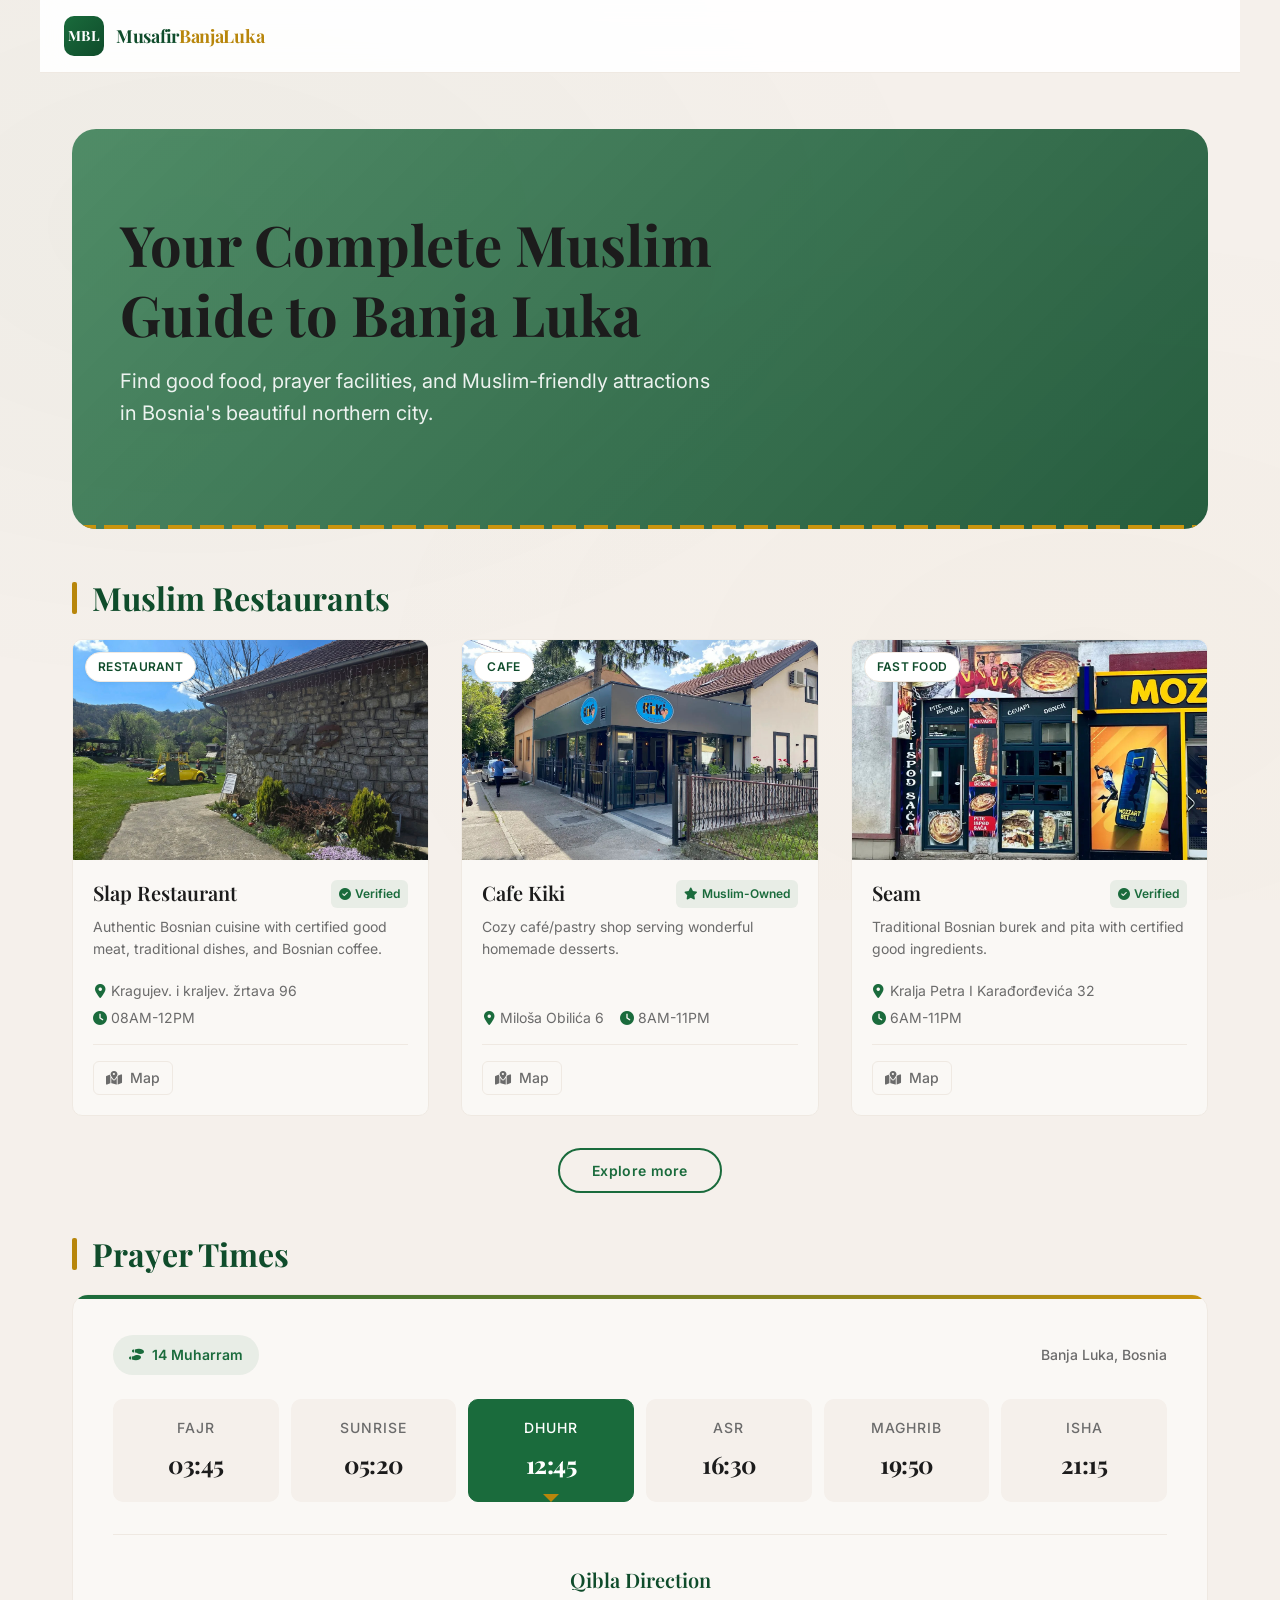
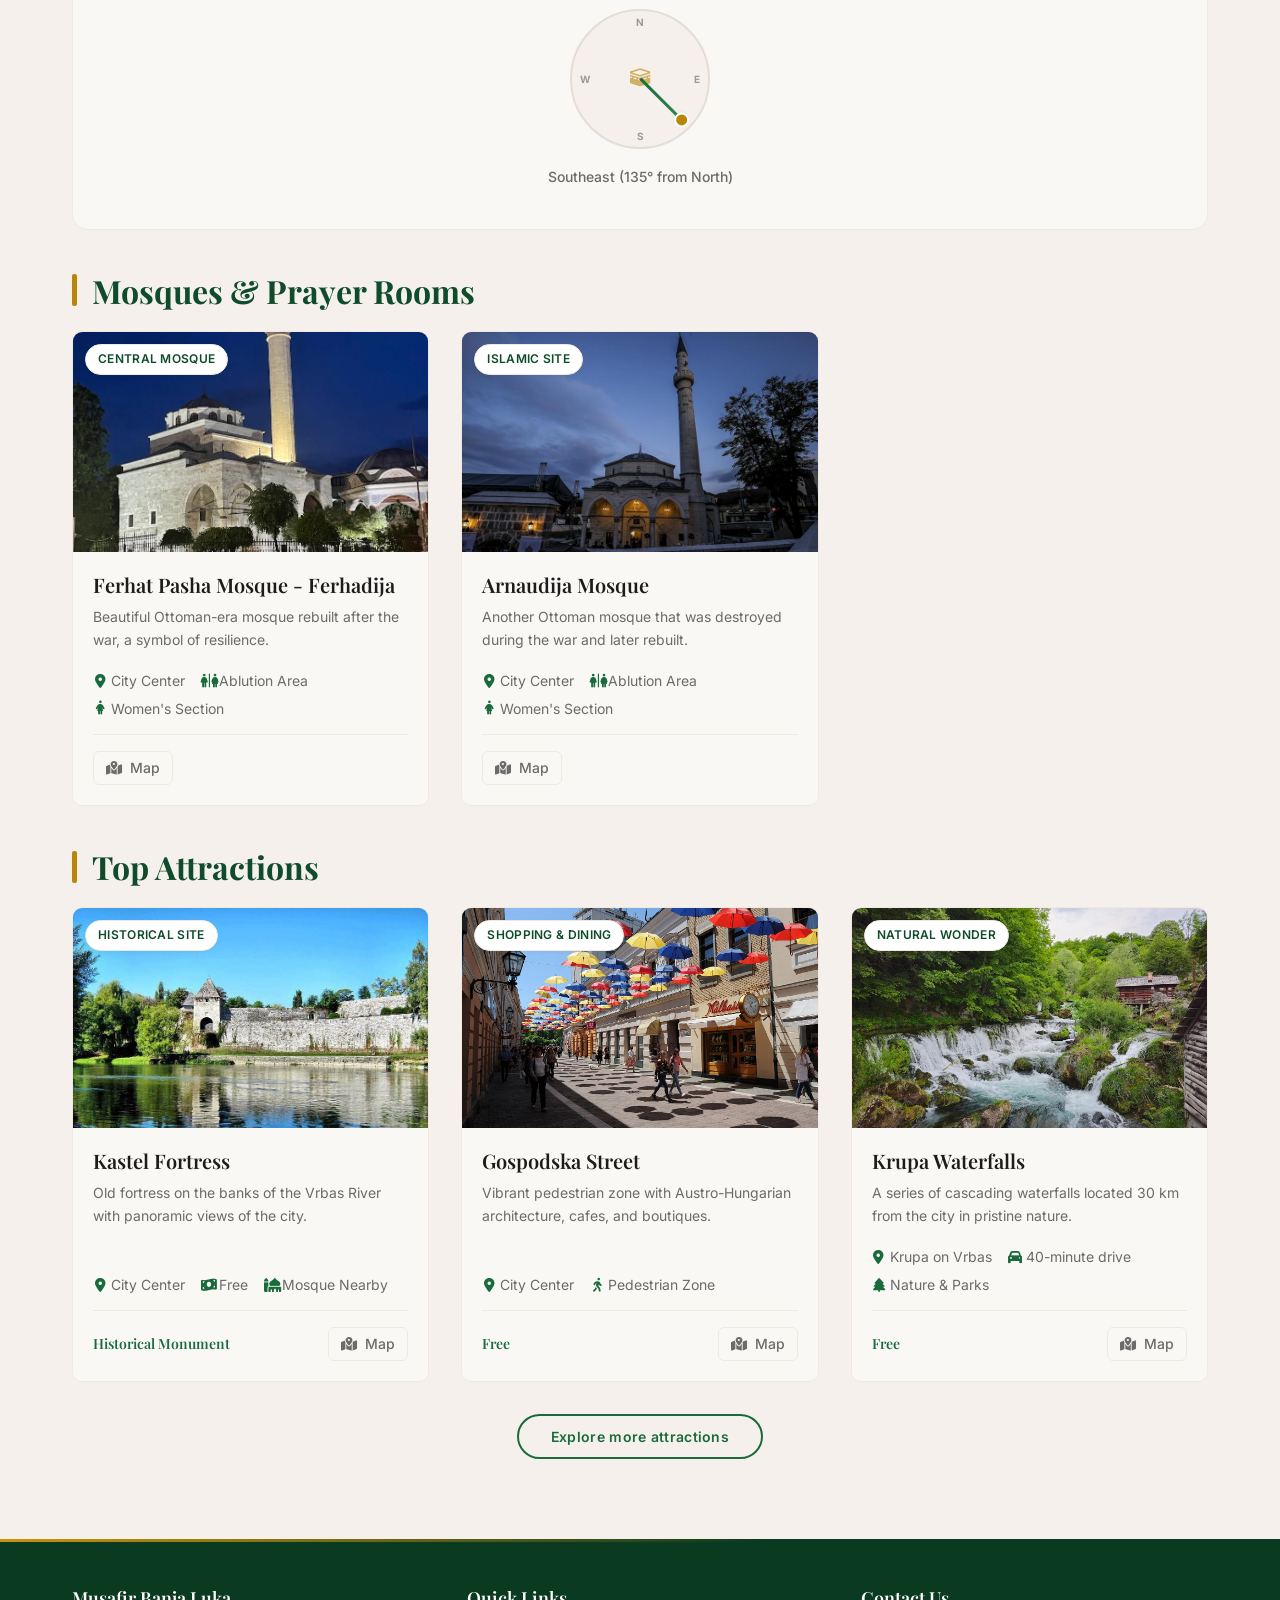
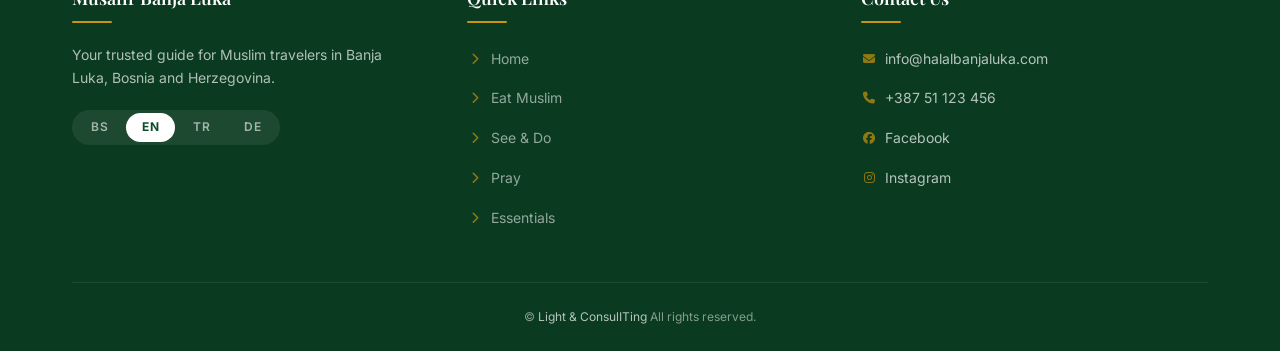
==== commit 5118f912: "improved seo" ====
--- a/index.html
+++ b/index.html
@@ -4,7 +4,47 @@
 <head>
     <meta charset="UTF-8" />
     <meta name="viewport" content="width=device-width, initial-scale=1.0" />
-    <title>Musafir Banja Luka - Guide for Muslim Travelers</title>
+
+    <!-- === PRIMARY META TAGS === -->
+    <title>Musafir Banja Luka - Muslim Travel Guide to Banja Luka, Bosnia</title>
+    <meta name="description"
+        content="Your complete Muslim travel guide to Banja Luka, Bosnia. Discover halal restaurants, mosques, prayer times, Muslim-friendly attractions and essential travel tips for Muslim visitors." />
+    <meta name="keywords"
+        content="Banja Luka, Muslim travel, halal food Banja Luka, mosques Banja Luka, prayer times Bosnia, Muslim-friendly Bosnia, halal travel Bosnia, Muslim guide Banja Luka" />
+    <meta name="author" content="Musafir Banja Luka" />
+    <meta name="robots" content="index, follow" />
+    <meta name="revisit-after" content="7 days" />
+    <meta name="language" content="English" />
+
+    <!-- === OPEN GRAPH (Facebook, LinkedIn, WhatsApp) === -->
+    <meta property="og:title" content="Musafir Banja Luka - Muslim Travel Guide to Banja Luka, Bosnia" />
+    <meta property="og:description"
+        content="Your complete Muslim travel guide to Banja Luka. Halal food, mosques, prayer times & Muslim-friendly attractions in Bosnia." />
+    <meta property="og:type" content="website" />
+    <meta property="og:url" content="https://halalbanjaluka.com/" />
+    <meta property="og:image" content="https://halalbanjaluka.com/images/ferhadija-mosque-banja-luka.jpg" />
+    <meta property="og:image:width" content="1200" />
+    <meta property="og:image:height" content="630" />
+    <meta property="og:locale" content="en_US" />
+    <meta property="og:site_name" content="Musafir Banja Luka" />
+
+    <!-- === TWITTER CARD === -->
+    <meta name="twitter:card" content="summary_large_image" />
+    <meta name="twitter:title" content="Musafir Banja Luka - Muslim Travel Guide to Banja Luka, Bosnia" />
+    <meta name="twitter:description"
+        content="Your complete Muslim travel guide to Banja Luka. Halal food, mosques, prayer times & Muslim-friendly attractions." />
+    <meta name="twitter:image" content="https://halalbanjaluka.com/images/ferhadija-mosque-banja-luka.jpg" />
+
+    <!-- === HREFLANG (Multilingual) === -->
+    <link rel="alternate" hreflang="en" href="https://halalbanjaluka.com/?lang=en" />
+    <link rel="alternate" hreflang="bs" href="https://halalbanjaluka.com/?lang=bs" />
+    <link rel="alternate" hreflang="tr" href="https://halalbanjaluka.com/?lang=tr" />
+    <link rel="alternate" hreflang="de" href="https://halalbanjaluka.com/?lang=de" />
+    <link rel="alternate" hreflang="x-default" href="https://halalbanjaluka.com/" />
+
+    <!-- === CANONICAL URL === -->
+    <link rel="canonical" href="https://halalbanjaluka.com/" />
+
     <link rel="stylesheet" href="https://cdnjs.cloudflare.com/ajax/libs/font-awesome/6.4.0/css/all.min.css" />
     <link rel="preconnect" href="https://fonts.googleapis.com" />
     <link rel="preconnect" href="https://fonts.gstatic.com" crossorigin />
@@ -12,6 +52,136 @@
         href="https://fonts.googleapis.com/css2?family=Playfair+Display:ital,wght@0,400;0,600;0,700;1,400&family=Inter:wght@300;400;500;600;700&display=swap"
         rel="stylesheet" />
     <link rel="stylesheet" href="style.css" />
+
+    <!-- === JSON-LD STRUCTURED DATA === -->
+    <script type="application/ld+json">
+    {
+        "@context": "https://schema.org",
+        "@type": "TravelAgency",
+        "name": "Musafir Banja Luka",
+        "description": "Muslim travel guide for Banja Luka, Bosnia - halal restaurants, mosques, prayer times, and Muslim-friendly attractions",
+        "url": "https://halalbanjaluka.com/",
+        "logo": "https://halalbanjaluka.com/images/ferhadija-mosque-banja-luka.jpg",
+        "address": {
+            "@type": "PostalAddress",
+            "addressLocality": "Banja Luka",
+            "addressCountry": "BA"
+        },
+        "knowsLanguage": ["en", "bs", "tr", "de"],
+        "sameAs": [
+            "https://facebook.com/halalbanjaluka",
+            "https://instagram.com/halalbanjaluka"
+        ]
+    }
+    </script>
+
+    <script type="application/ld+json">
+    {
+        "@context": "https://schema.org",
+        "@type": "BreadcrumbList",
+        "itemListElement": [
+            { "@type": "ListItem", "position": 1, "name": "Home", "item": "https://halalbanjaluka.com/" },
+            { "@type": "ListItem", "position": 2, "name": "Halal Restaurants", "item": "https://halalbanjaluka.com/?page=eat" },
+            { "@type": "ListItem", "position": 3, "name": "Attractions", "item": "https://halalbanjaluka.com/?page=see" },
+            { "@type": "ListItem", "position": 4, "name": "Mosques & Prayer", "item": "https://halalbanjaluka.com/?page=pray" },
+            { "@type": "ListItem", "position": 5, "name": "Travel Essentials", "item": "https://halalbanjaluka.com/?page=essentials" }
+        ]
+    }
+    </script>
+
+    <script type="application/ld+json">
+    {
+        "@context": "https://schema.org",
+        "@type": "ItemList",
+        "name": "Halal Restaurants in Banja Luka",
+        "description": "Certified halal restaurants and Muslim-friendly dining options in Banja Luka, Bosnia",
+        "itemListElement": [
+            {
+                "@type": "Restaurant",
+                "position": 1,
+                "name": "Slap Restaurant",
+                "description": "Authentic Bosnian cuisine with certified halal meat, traditional dishes and Bosnian coffee.",
+                "servesCuisine": ["Bosnian", "Halal", "Traditional"],
+                "address": { "@type": "PostalAddress", "streetAddress": "Kragujev. i kraljev. žrtava 96", "addressLocality": "Banja Luka", "addressCountry": "BA" }
+            },
+            {
+                "@type": "Restaurant",
+                "position": 2,
+                "name": "Cafe Kiki",
+                "description": "Cozy cafe serving good pastries, Bosnian coffee, and light meals. Muslim-owned.",
+                "servesCuisine": ["Coffee", "Pastries", "Halal"],
+                "address": { "@type": "PostalAddress", "streetAddress": "Miloša Obilića 6", "addressLocality": "Banja Luka", "addressCountry": "BA" }
+            },
+            {
+                "@type": "Restaurant",
+                "position": 3,
+                "name": "Seam",
+                "description": "Traditional Bosnian burek and pita with certified halal ingredients.",
+                "servesCuisine": ["Bosnian", "Burek", "Halal", "Fast Food"],
+                "address": { "@type": "PostalAddress", "streetAddress": "Kralja Petra I Karađorđevića 32", "addressLocality": "Banja Luka", "addressCountry": "BA" }
+            }
+        ]
+    }
+    </script>
+
+    <script type="application/ld+json">
+    {
+        "@context": "https://schema.org",
+        "@type": "ItemList",
+        "name": "Mosques in Banja Luka",
+        "description": "Islamic places of worship and prayer facilities in Banja Luka, Bosnia",
+        "itemListElement": [
+            {
+                "@type": "PlaceOfWorship",
+                "position": 1,
+                "name": "Ferhat Pasha Mosque (Ferhadija)",
+                "description": "Beautiful Ottoman-era mosque rebuilt after the war, a symbol of resilience.",
+                "religiousAffiliation": "Islam",
+                "address": { "@type": "PostalAddress", "addressLocality": "Banja Luka", "addressCountry": "BA" }
+            },
+            {
+                "@type": "PlaceOfWorship",
+                "position": 2,
+                "name": "Arnaudija Mosque",
+                "description": "Ottoman-era mosque that was destroyed during war and rebuilt later.",
+                "religiousAffiliation": "Islam",
+                "address": { "@type": "PostalAddress", "addressLocality": "Banja Luka", "addressCountry": "BA" }
+            }
+        ]
+    }
+    </script>
+
+    <script type="application/ld+json">
+    {
+        "@context": "https://schema.org",
+        "@type": "ItemList",
+        "name": "Tourist Attractions in Banja Luka",
+        "description": "Top Muslim-friendly attractions and landmarks in Banja Luka, Bosnia",
+        "itemListElement": [
+            {
+                "@type": "TouristAttraction",
+                "position": 1,
+                "name": "Kastel Fortress",
+                "description": "Ancient fortress on the banks of Vrbas river with panoramic city views.",
+                "address": { "@type": "PostalAddress", "addressLocality": "Banja Luka", "addressCountry": "BA" }
+            },
+            {
+                "@type": "TouristAttraction",
+                "position": 2,
+                "name": "Krupa Waterfalls",
+                "description": "Series of cascading emerald waterfalls 30km from Banja Luka in pristine natural setting.",
+                "address": { "@type": "PostalAddress", "addressLocality": "Krupa na Vrbasu", "addressCountry": "BA" }
+            },
+            {
+                "@type": "TouristAttraction",
+                "position": 3,
+                "name": "Banj Brdo",
+                "description": "Iconic hilltop viewpoint with 360° city panoramas, walking trails, and historic Partisan monument.",
+                "address": { "@type": "PostalAddress", "addressLocality": "Banja Luka", "addressCountry": "BA" }
+            }
+        ]
+    }
+    </script>
 
 </head>
 
@@ -33,17 +203,17 @@
         </header>
 
         <!-- Navigation -->
-        <nav id="mainNav">
+        <nav id="mainNav" aria-label="Main navigation">
             <ul class="nav-links">
-                <li><a href="#" class="nav-link active" data-page="home"><i class="fas fa-home"></i> Home</a>
+                <li><a href="index.html" class="nav-link active" data-page="home"><i class="fas fa-home"></i> Home</a>
                 </li>
-                <li><a href="#" class="nav-link" data-page="eat"><i class="fas fa-utensils"></i> Eat Good
+                <li><a href="eat.html" class="nav-link" data-page="eat"><i class="fas fa-utensils"></i> Eat Good
                         Food</a>
                 </li>
-                <li><a href="#" class="nav-link" data-page="see"><i class="fas fa-binoculars"></i> See & Do</a>
+                <li><a href="see.html" class="nav-link" data-page="see"><i class="fas fa-binoculars"></i> See & Do</a>
                 </li>
-                <li><a href="#" class="nav-link" data-page="pray"><i class="fas fa-mosque"></i> Pray</a></li>
-                <li><a href="#" class="nav-link" data-page="essentials"><i class="fas fa-info-circle"></i>
+                <li><a href="pray.html" class="nav-link" data-page="pray"><i class="fas fa-mosque"></i> Pray</a></li>
+                <li><a href="essentials.html" class="nav-link" data-page="essentials"><i class="fas fa-info-circle"></i>
                         Essentials</a></li>
             </ul>
         </nav>
@@ -69,7 +239,10 @@
                 <div class="card-grid">
                     <!-- Restaurant 1 -->
                     <div class="card">
-                        <div class="card-img" style="background-image: url('images/slap.jpg');">
+                        <div class="card-img">
+                            <img src="images/slap.jpg"
+                                alt="Slap Restaurant - halal restaurant in Banja Luka serving traditional Bosnian cuisine"
+                                loading="lazy" width="400" height="300" />
                             <div class="card-badge">Restaurant</div>
                         </div>
                         <div class="card-content">
@@ -96,7 +269,10 @@
 
                     <!-- Restaurant 2 -->
                     <div class="card">
-                        <div class="card-img" style="background-image: url('images/kiki.jpg');">
+                        <div class="card-img">
+                            <img src="images/kiki.jpg"
+                                alt="Cafe Kiki - Muslim-owned cafe in Banja Luka serving pastries and Bosnian coffee"
+                                loading="lazy" width="400" height="300" />
                             <div class="card-badge">Cafe</div>
                         </div>
                         <div class="card-content">
@@ -120,7 +296,10 @@
 
                     <!-- Restaurant 3 -->
                     <div class="card">
-                        <div class="card-img" style="background-image: url('images/seam.jpg');">
+                        <div class="card-img">
+                            <img src="images/seam.jpg"
+                                alt="Seam - traditional Bosnian burek and pita in Banja Luka with halal ingredients"
+                                loading="lazy" width="400" height="300" />
                             <div class="card-badge">Fast Food</div>
                         </div>
                         <div class="card-content">
@@ -210,7 +389,10 @@
                 <div class="card-grid">
                     <!-- Mosque 1 -->
                     <div class="card">
-                        <div class="card-img" style="background-image: url('images/ferhadija.jpg');">
+                        <div class="card-img">
+                            <img src="images/ferhadija.jpg"
+                                alt="Ferhat Pasha Mosque (Ferhadija) - main mosque in Banja Luka, Bosnia" loading="lazy"
+                                width="400" height="300" />
                             <div class="card-badge" data-i18n="main_mosque">Main Mosque</div>
                         </div>
                         <div class="card-content">
@@ -240,7 +422,10 @@
 
                     <!-- Mosque 2 -->
                     <div class="card">
-                        <div class="card-img" style="background-image: url('images/arnaudija-mosque.jpg');">
+                        <div class="card-img">
+                            <img src="images/arnaudija-mosque.jpg"
+                                alt="Arnaudija Mosque - Ottoman-era mosque in Banja Luka, Bosnia" loading="lazy"
+                                width="400" height="300" />
                             <div class="card-badge">Islamic Site</div>
                         </div>
                         <div class="card-content">
@@ -280,7 +465,10 @@
                 <div class="card-grid">
                     <!-- Attraction 1 -->
                     <div class="card">
-                        <div class="card-img" style="background-image: url('images/kastel.jpg');">
+                        <div class="card-img">
+                            <img src="images/kastel.jpg"
+                                alt="Kastel Fortress - ancient fortress on Vrbas river in Banja Luka" loading="lazy"
+                                width="400" height="300" />
                             <div class="card-badge">Historical Site</div>
                         </div>
                         <div class="card-content">
@@ -310,7 +498,10 @@
 
                     <!-- Attraction 2 -->
                     <div class="card">
-                        <div class="card-img" style="background-image: url('images/gospodska-street.jpg');">
+                        <div class="card-img">
+                            <img src="images/gospodska-street.jpg"
+                                alt="Gospodska Street - pedestrian zone in Banja Luka with Austro-Hungarian architecture"
+                                loading="lazy" width="400" height="300" />
                             <div class="card-badge">Shopping & Dining</div>
                         </div>
                         <div class="card-content">
@@ -334,7 +525,10 @@
 
                     <!-- Attraction 3 -->
                     <div class="card">
-                        <div class="card-img" style="background-image: url('images/krupa.jpg');">
+                        <div class="card-img">
+                            <img src="images/krupa.jpg"
+                                alt="Krupa Waterfalls - emerald waterfalls near Banja Luka, Bosnia" loading="lazy"
+                                width="400" height="300" />
                             <div class="card-badge">Natural Wonder</div>
                         </div>
                         <div class="card-content">
@@ -374,18 +568,22 @@
             <div class="container">
                 <div class="hero"
                     style="background-image: linear-gradient(135deg, rgba(26,107,60,0.75) 0%, rgba(15,76,43,0.9) 100%), url('images/hero-eat.jpg');">
-                    <h1>Muslim Dining in Banja Luka</h1>
-                    <p>Discover certified good restaurants, cafes and food stores across the city</p>
+                    <h1 data-i18n="eat_title">Muslim Dining in Banja Luka</h1>
+                    <p data-i18n="eat_subtitle">Discover certified good restaurants, cafes and food stores across the
+                        city</p>
                 </div>
 
                 <div class="section-header">
-                    <h2>Muslim Food Places</h2>
+                    <h2 data-i18n="muslim_food_places">Muslim Food Places</h2>
                 </div>
 
                 <div class="card-grid">
                     <!-- Restaurant 1 -->
                     <div class="card">
-                        <div class="card-img" style="background-image: url('images/slap.jpg');">
+                        <div class="card-img">
+                            <img src="images/slap.jpg"
+                                alt="Slap Restaurant - halal restaurant in Banja Luka serving traditional Bosnian cuisine"
+                                loading="lazy" width="400" height="300" />
                             <div class="card-badge">Restaurant</div>
                         </div>
                         <div class="card-content">
@@ -413,7 +611,9 @@
 
                     <!-- Restaurant 2 -->
                     <div class="card">
-                        <div class="card-img" style="background-image: url('images/kiki.jpg');">
+                        <div class="card-img">
+                            <img src="images/kiki.jpg" alt="Cafe Kiki - Muslim-owned cafe in Banja Luka" loading="lazy"
+                                width="400" height="300" />
                             <div class="card-badge">Cafe</div>
                         </div>
                         <div class="card-content">
@@ -438,7 +638,9 @@
 
                     <!-- Restaurant 3 -->
                     <div class="card">
-                        <div class="card-img" style="background-image: url('images/seam.jpg');">
+                        <div class="card-img">
+                            <img src="images/seam.jpg" alt="Seam - traditional Bosnian burek in Banja Luka"
+                                loading="lazy" width="400" height="300" />
                             <div class="card-badge">Fast Food</div>
                         </div>
                         <div class="card-content">
@@ -465,7 +667,9 @@
 
                 <!-- Restaurant 4 -->
                 <div class="card">
-                    <div class="card-img" style="background-image: url('images/iriskic.jpg');">
+                    <div class="card-img">
+                        <img src="images/iriskic.jpg" alt="Mesnica Iriskic - Muslim-owned butcher shop in Banja Luka"
+                            loading="lazy" width="400" height="300" />
                         <div class="card-badge">Butcher</div>
                     </div>
                     <div class="card-content">
@@ -493,7 +697,9 @@
 
                 <!-- Restaurant 5 -->
                 <div class="card">
-                    <div class="card-img" style="background-image: url('images/daninoc.jpg');">
+                    <div class="card-img">
+                        <img src="images/daninoc.jpg" alt="Pekara Dan i Noć - Muslim-owned bakery in Banja Luka"
+                            loading="lazy" width="400" height="300" />
                         <div class="card-badge">Bakery</div>
                     </div>
                     <div class="card-content">
@@ -521,7 +727,9 @@
 
                 <!-- Restaurant 6 -->
                 <div class="card">
-                    <div class="card-img" style="background-image: url('images/banjalucanka.jpg');">
+                    <div class="card-img">
+                        <img src="images/banjalucanka.jpg" alt="Banjalučanka B - bakery and sweets shop in Banja Luka"
+                            loading="lazy" width="400" height="300" />
                         <div class="card-badge">Bakery & Sweets</div>
                     </div>
                     <div class="card-content">
@@ -548,7 +756,10 @@
 
                 <!-- Restaurant 7 -->
                 <div class="card">
-                    <div class="card-img" style="background-image: url('images/pod-lipom.jpg');">
+                    <div class="card-img">
+                        <img src="images/pod-lipom.jpg"
+                            alt="Pod Lipom - grill restaurant in Banja Luka with verified halal meat" loading="lazy"
+                            width="400" height="300" />
                         <div class="card-badge">Grill</div>
                     </div>
                     <div class="card-content">
@@ -577,7 +788,9 @@
 
                 <!-- Restaurant 8 -->
                 <div class="card">
-                    <div class="card-img" style="background-image: url('images/tesnjak.jpg');">
+                    <div class="card-img">
+                        <img src="images/tesnjak.jpg" alt="Mesnica Tesnjak - butcher and grill in Banja Luka"
+                            loading="lazy" width="400" height="300" />
                         <div class="card-badge">Butcher & Grill</div>
                     </div>
                     <div class="card-content">
@@ -604,7 +817,9 @@
 
                 <!-- Restaurant 9 -->
                 <div class="card">
-                    <div class="card-img" style="background-image: url('images/biser.jpg');">
+                    <div class="card-img">
+                        <img src="images/biser.jpg" alt="Pekara Biser - 24/7 bakery in Banja Luka" loading="lazy"
+                            width="400" height="300" />
                         <div class="card-badge">Bakery</div>
                     </div>
                     <div class="card-content">
@@ -637,18 +852,22 @@
             <div class="container">
                 <div class="hero"
                     style="background-image: linear-gradient(135deg, rgba(26,107,60,0.75) 0%, rgba(15,76,43,0.9) 100%), url('images/hero-see.jpg');">
-                    <h1>Explore Banja Luka</h1>
-                    <p>Discover Islamic sites, historical landmarks, and natural attractions</p>
+                    <h1 data-i18n="see_title">Explore Banja Luka</h1>
+                    <p data-i18n="see_subtitle">Discover Islamic sites, historical landmarks, and natural attractions
+                    </p>
                 </div>
 
                 <div class="section-header">
-                    <h2>Attractions & Activities</h2>
+                    <h2 data-i18n="attractions_activities">Attractions & Activities</h2>
                 </div>
 
                 <div class="card-grid">
                     <!-- Attraction 1 -->
                     <div class="card">
-                        <div class="card-img" style="background-image: url('images/kastel.jpg');">
+                        <div class="card-img">
+                            <img src="images/kastel.jpg"
+                                alt="Kastel Fortress - historic fortress on Vrbas river in Banja Luka" loading="lazy"
+                                width="400" height="300" />
                             <div class="card-badge" data-i18n="historical_site">Historical Site</div>
                         </div>
                         <div class="card-content">
@@ -679,7 +898,10 @@
 
                     <!-- Attraction 2 -->
                     <div class="card">
-                        <div class="card-img" style="background-image: url('images/gospodska-street.jpg');">
+                        <div class="card-img">
+                            <img src="images/gospodska-street.jpg"
+                                alt="Gospodska Street - pedestrian shopping street in Banja Luka" loading="lazy"
+                                width="400" height="300" />
                             <div class="card-badge" data-i18n="shopping_dining">Shopping & Dining</div>
                         </div>
                         <div class="card-content">
@@ -708,7 +930,10 @@
 
                     <!-- Attraction 3 -->
                     <div class="card">
-                        <div class="card-img" style="background-image: url('images/krupa.jpg');">
+                        <div class="card-img">
+                            <img src="images/krupa.jpg"
+                                alt="Krupa Waterfalls - emerald waterfalls near Banja Luka, Bosnia" loading="lazy"
+                                width="400" height="300" />
                             <div class="card-badge" data-i18n="natural_wonder">Natural Wonder</div>
                         </div>
                         <div class="card-content">
@@ -739,7 +964,10 @@
 
                     <!-- Attraction 4 -->
                     <div class="card">
-                        <div class="card-img" style="background-image: url('images/park-mladen.jpg');">
+                        <div class="card-img">
+                            <img src="images/park-mladen.jpg"
+                                alt="Park Mladen Stojanović - urban park in Banja Luka city center" loading="lazy"
+                                width="400" height="300" />
                             <div class="card-badge" data-i18n="urban_park">Urban Park</div>
                         </div>
                         <div class="card-content">
@@ -768,7 +996,10 @@
 
                     <!-- Attraction 5 -->
                     <div class="card">
-                        <div class="card-img" style="background-image: url('images/kanjon_tijesno.jpg');">
+                        <div class="card-img">
+                            <img src="images/kanjon_tijesno.jpg"
+                                alt="Vrbas River and Tijesno Canyon - rafting destination near Banja Luka"
+                                loading="lazy" width="400" height="300" />
                             <div class="card-badge" data-i18n="natural_adventure">Natural Adventure</div>
                         </div>
                         <div class="card-content">
@@ -800,7 +1031,9 @@
 
                     <!-- Attraction 6 -->
                     <div class="card">
-                        <div class="card-img" style="background-image: url('images/banj-brdo.jpg');">
+                        <div class="card-img">
+                            <img src="images/banj-brdo.jpg" alt="Banj Brdo - panoramic viewpoint overlooking Banja Luka"
+                                loading="lazy" width="400" height="300" />
                             <div class="card-badge" data-i18n="panoramic_viewpoint">Panoramic Viewpoint</div>
                         </div>
                         <div class="card-content">
@@ -836,8 +1069,8 @@
             <div class="container">
                 <div class="hero"
                     style="background-image: linear-gradient(135deg, rgba(26,107,60,0.75) 0%, rgba(15,76,43,0.9) 100%);">
-                    <h1>Prayer in Banja Luka</h1>
-                    <p>Find prayer times, mosques, and prayer facilities across the city</p>
+                    <h1 data-i18n="pray_title">Prayer in Banja Luka</h1>
+                    <p data-i18n="pray_subtitle">Find prayer times, mosques, and prayer facilities across the city</p>
                 </div>
 
                 <div class="prayer-container">
@@ -890,12 +1123,15 @@
                 </div>
 
                 <div class="section-header">
-                    <h2>Mosques & Prayer Rooms</h2>
+                    <h2 data-i18n="mosques_prayer_rooms">Mosques & Prayer Rooms</h2>
                 </div>
 
                 <div class="card-grid">
                     <div class="card">
-                        <div class="card-img" style="background-image: url('images/ferhadija.jpg');">
+                        <div class="card-img">
+                            <img src="images/ferhadija.jpg"
+                                alt="Ferhat Pasha Mosque (Ferhadija) - main mosque in Banja Luka, Bosnia" loading="lazy"
+                                width="400" height="300" />
                             <div class="card-badge" data-i18n="main_mosque">Main Mosque</div>
                         </div>
                         <div class="card-content">
@@ -925,7 +1161,10 @@
 
                     <!-- Mosque 2 -->
                     <div class="card">
-                        <div class="card-img" style="background-image: url('images/arnaudija-mosque.jpg');">
+                        <div class="card-img">
+                            <img src="images/arnaudija-mosque.jpg"
+                                alt="Arnaudija Mosque - Ottoman mosque in Banja Luka, Bosnia" loading="lazy" width="400"
+                                height="300" />
                             <div class="card-badge">Islamic Site</div>
                         </div>
                         <div class="card-content">
@@ -1102,19 +1341,19 @@
                 <div class="footer-section">
                     <h3 data-i18n="footer_links">Quick Links</h3>
                     <ul class="footer-links">
-                        <li><a href="#" data-page="home"><i class="fas fa-chevron-right"></i>
+                        <li><a href="index.html" data-page="home"><i class="fas fa-chevron-right"></i>
                                 <p data-i18n="nav_home">Home</p>
                             </a></li>
-                        <li><a href="#" data-page="eat"><i class="fas fa-chevron-right"></i>
+                        <li><a href="eat.html" data-page="eat"><i class="fas fa-chevron-right"></i>
                                 <p data-i18n="nav_eat">Eat</p>
                             </a></li>
-                        <li><a href="#" data-page="see"><i class="fas fa-chevron-right"></i>
+                        <li><a href="see.html" data-page="see"><i class="fas fa-chevron-right"></i>
                                 <p data-i18n="nav_see">See & Do</p>
                             </a></li>
-                        <li><a href="#" data-page="pray"><i class="fas fa-chevron-right"></i>
+                        <li><a href="pray.html" data-page="pray"><i class="fas fa-chevron-right"></i>
                                 <p data-i18n="nav_pray">Pray</p>
                             </a></li>
-                        <li><a href="#" data-page="essentials"><i class="fas fa-chevron-right"></i>
+                        <li><a href="essentials.html" data-page="essentials"><i class="fas fa-chevron-right"></i>
                                 <p data-i18n="nav_essentials">Essentials</p>
                             </a></li>
                     </ul>
@@ -1135,8 +1374,8 @@
         </div>
     </footer>
 
-    <!-- JavaScript -->
-    <script src="/script.js">
+    <!-- JavaScript (deferred for performance) -->
+    <script src="/script.js" defer>
     </script>
 
 </body>
--- a/style.css
+++ b/style.css
@@ -557,10 +557,21 @@
 .card-img {
   position: relative;
   height: 200px;
-  background-size: cover;
-  background-position: center;
   overflow: hidden;
   flex-shrink: 0;
+  background-color: var(--bg);
+}
+
+.card-img img {
+  display: block;
+  width: 100%;
+  height: 100%;
+  object-fit: cover;
+  transition: transform var(--duration-slow) var(--ease-out);
+}
+
+.card:hover .card-img img {
+  transform: scale(1.05);
 }
 
 .card-img::after {
@@ -574,17 +585,6 @@
 
 .card:hover .card-img::after {
   background: linear-gradient(to top, rgba(0, 0, 0, 0.15) 0%, transparent 50%);
-}
-
-.card-img img {
-  width: 100%;
-  height: 100%;
-  object-fit: cover;
-  transition: transform var(--duration-slow) var(--ease-out);
-}
-
-.card:hover .card-img img {
-  transform: scale(1.05);
 }
 
 /* Card badge */
